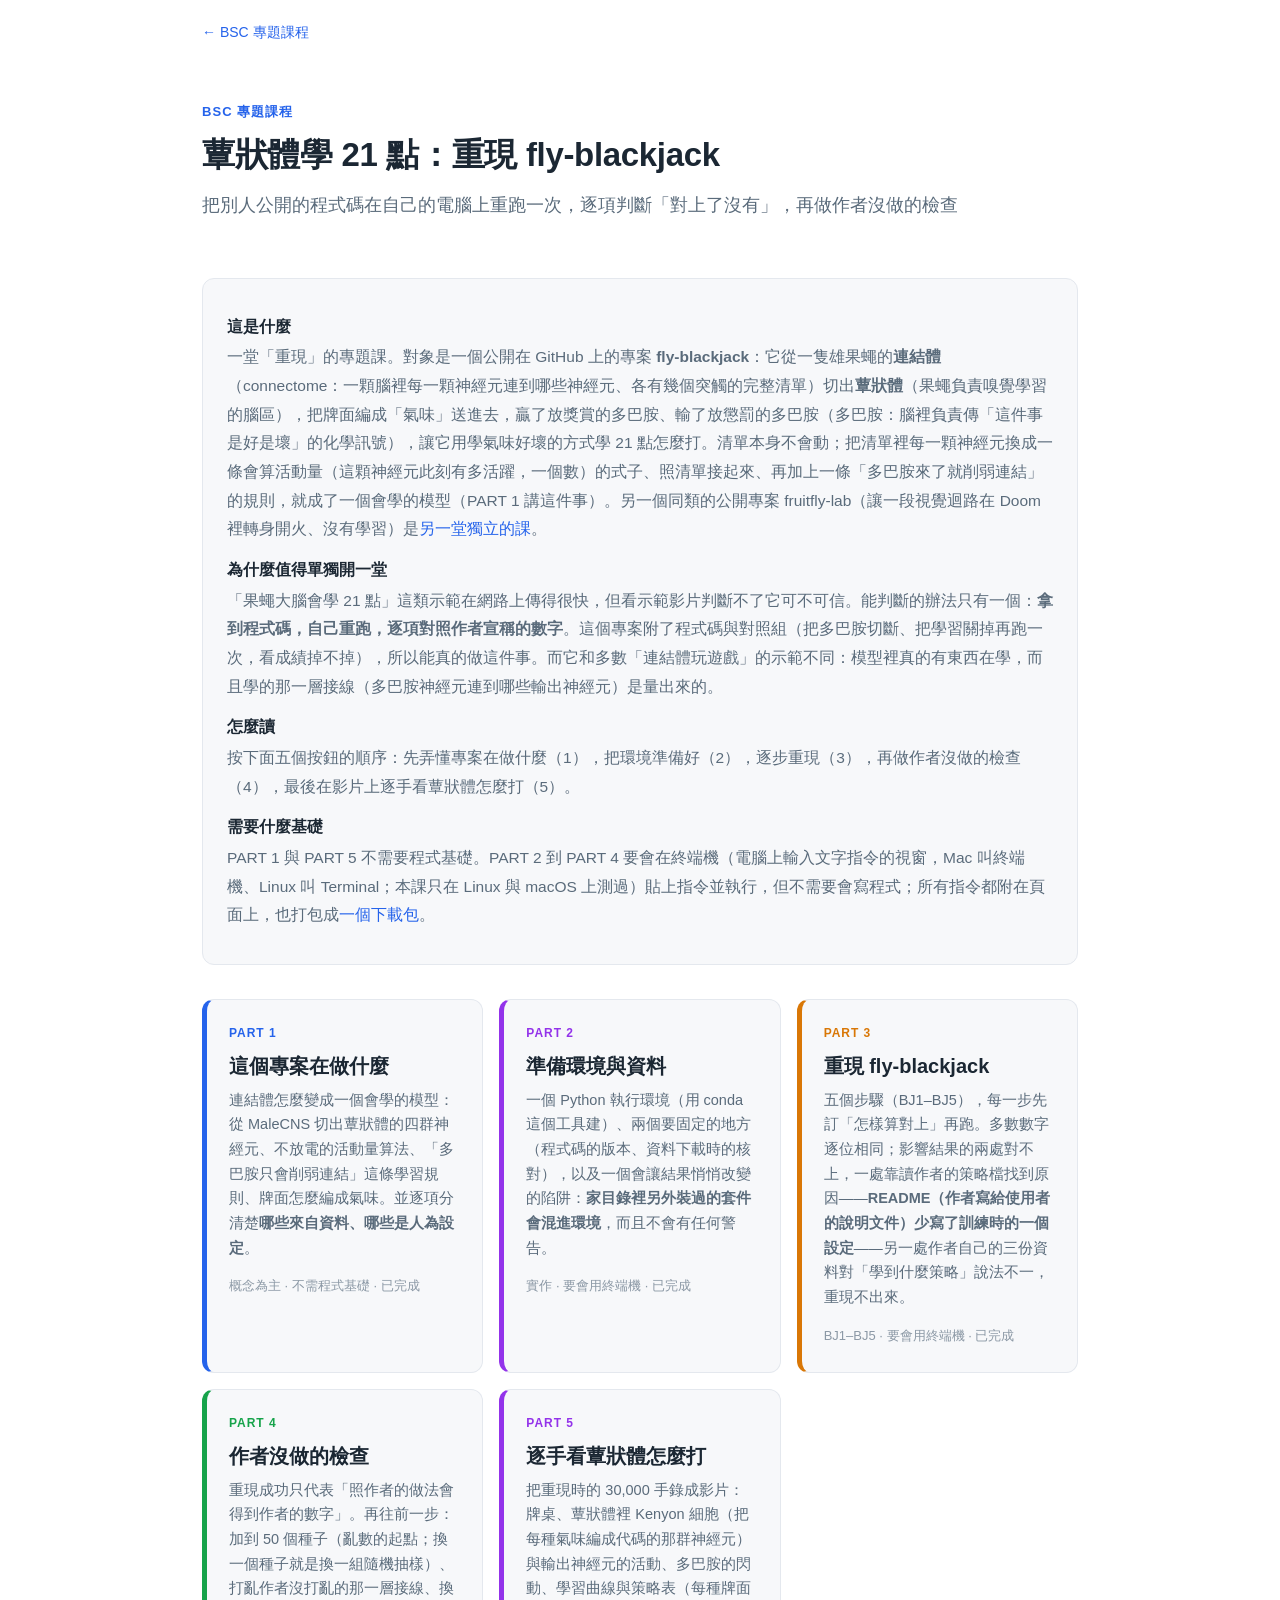
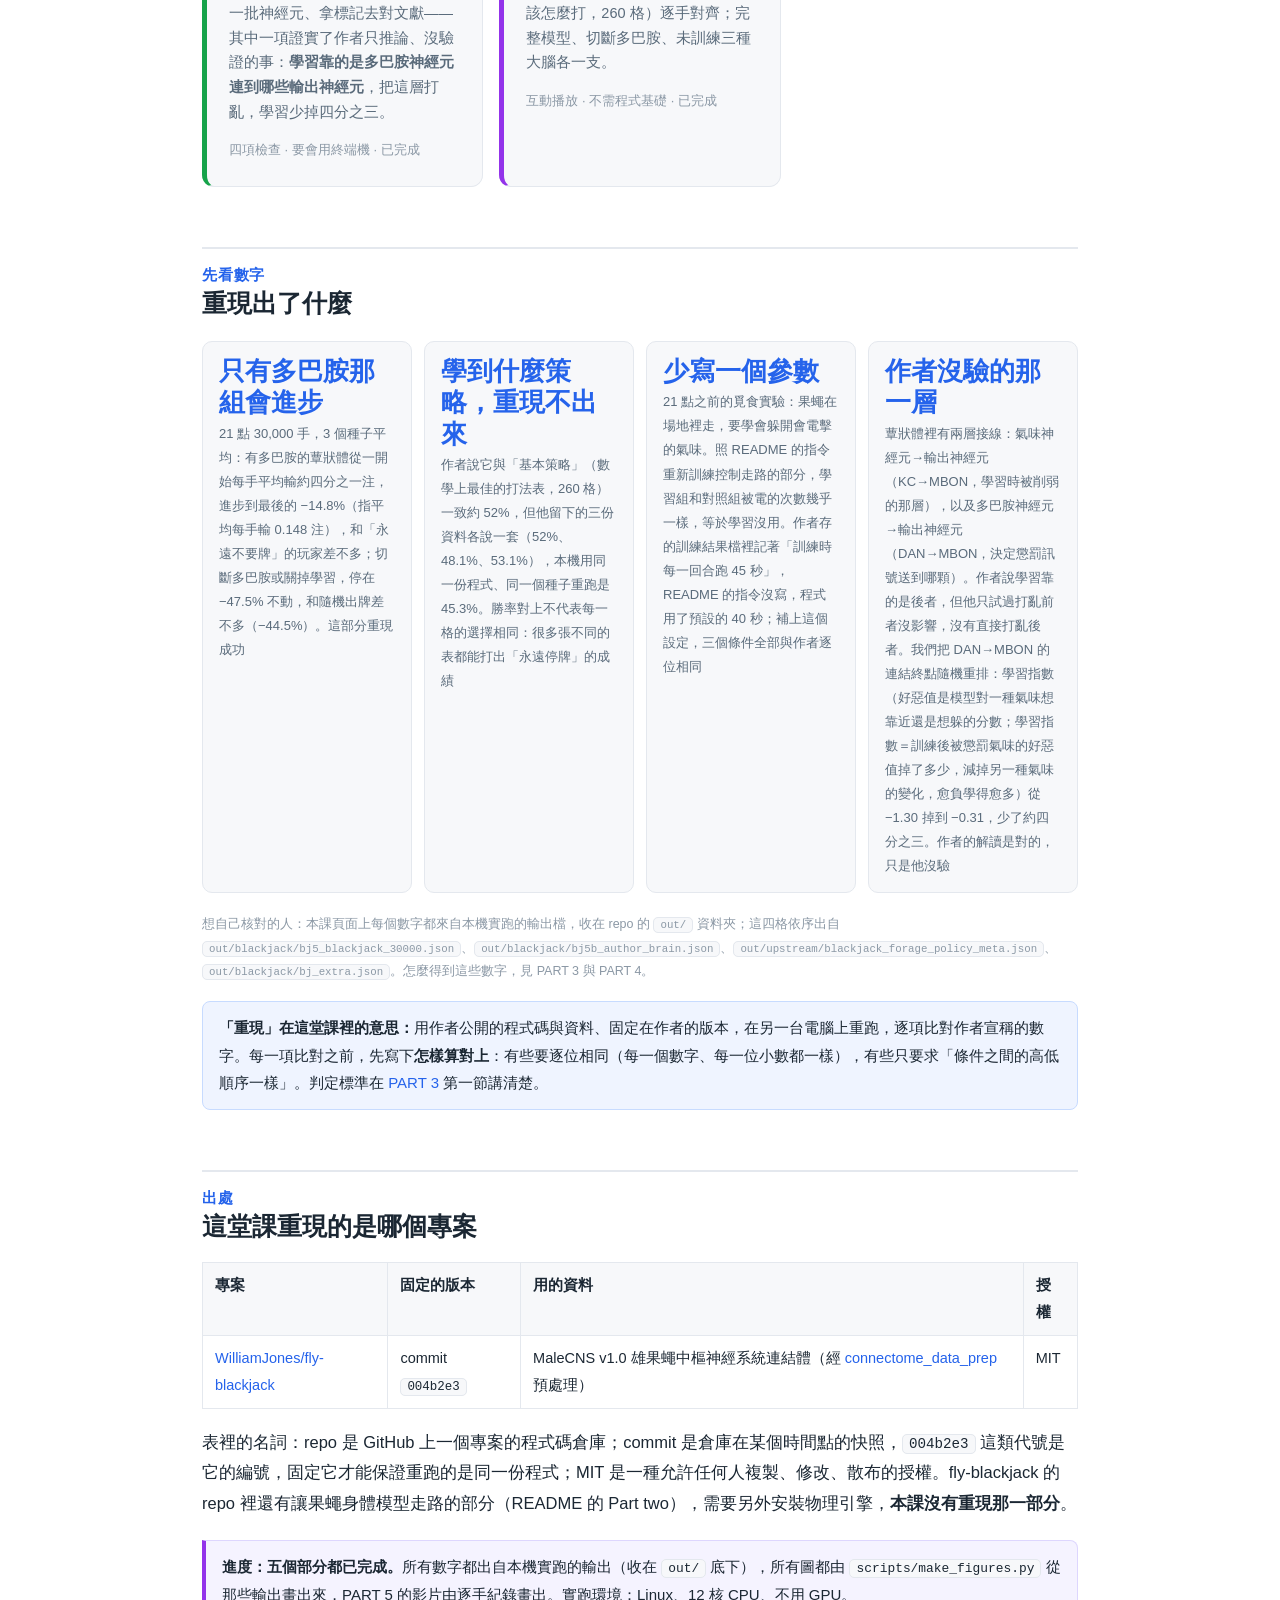
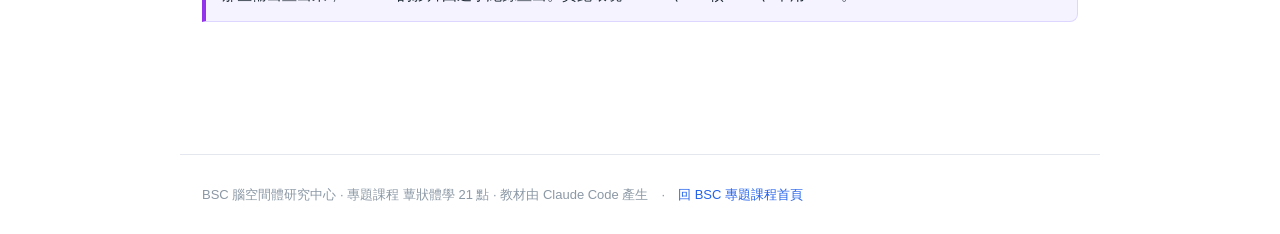
==== index.html @ 907fc1f9 "蕈狀體學 21 點：重現 fly-blackjack（從 bsc-flysimu 拆出的獨立課程，五個 PART、三支影片、下載包與可攜測試） Co-Authored-By: Claude Fable" ====
<!doctype html>
<html lang="zh-Hant">
<head>
<meta charset="utf-8">
<meta name="viewport" content="width=device-width, initial-scale=1">
<title>蕈狀體學 21 點：重現 fly-blackjack｜BSC 專題課程</title>
<link rel="stylesheet" href="assets/flybj.css">
</head>
<body>
<div class="crumb"><a href="https://marginli.github.io/bsc-topics/">← BSC 專題課程</a></div>
<header class="hero">
  <p class="eyebrow">BSC 專題課程</p>
  <h1>蕈狀體學 21 點：重現 fly-blackjack</h1>
  <p class="subtitle">把別人公開的程式碼在自己的電腦上重跑一次，逐項判斷「對上了沒有」，再做作者沒做的檢查</p>
</header>

<div class="wrap">

  <div class="intro"><dl>
    <dt>這是什麼</dt>
    <dd>一堂「重現」的專題課。對象是一個公開在 GitHub 上的專案 <b>fly-blackjack</b>：它從一隻雄果蠅的<b>連結體</b>（connectome：一顆腦裡每一顆神經元連到哪些神經元、各有幾個突觸的完整清單）切出<b>蕈狀體</b>（果蠅負責嗅覺學習的腦區），把牌面編成「氣味」送進去，贏了放獎賞的多巴胺、輸了放懲罰的多巴胺（多巴胺：腦裡負責傳「這件事是好是壞」的化學訊號），讓它用學氣味好壞的方式學 21 點怎麼打。清單本身不會動；把清單裡每一顆神經元換成一條會算活動量（這顆神經元此刻有多活躍，一個數）的式子、照清單接起來、再加上一條「多巴胺來了就削弱連結」的規則，就成了一個會學的模型（PART 1 講這件事）。另一個同類的公開專案 fruitfly-lab（讓一段視覺迴路在 Doom 裡轉身開火、沒有學習）是<a href="https://marginli.github.io/bsc-flysimu/">另一堂獨立的課</a>。</dd>
    <dt>為什麼值得單獨開一堂</dt>
    <dd>「果蠅大腦會學 21 點」這類示範在網路上傳得很快，但看示範影片判斷不了它可不可信。能判斷的辦法只有一個：<b>拿到程式碼，自己重跑，逐項對照作者宣稱的數字</b>。這個專案附了程式碼與對照組（把多巴胺切斷、把學習關掉再跑一次，看成績掉不掉），所以能真的做這件事。而它和多數「連結體玩遊戲」的示範不同：模型裡真的有東西在學，而且學的那一層接線（多巴胺神經元連到哪些輸出神經元）是量出來的。</dd>
    <dt>怎麼讀</dt>
    <dd>按下面五個按鈕的順序：先弄懂專案在做什麼（1），把環境準備好（2），逐步重現（3），再做作者沒做的檢查（4），最後在影片上逐手看蕈狀體怎麼打（5）。</dd>
    <dt>需要什麼基礎</dt>
    <dd>PART 1 與 PART 5 不需要程式基礎。PART 2 到 PART 4 要會在終端機（電腦上輸入文字指令的視窗，Mac 叫終端機、Linux 叫 Terminal；本課只在 Linux 與 macOS 上測過）貼上指令並執行，但不需要會寫程式；所有指令都附在頁面上，也打包成<a href="downloads/flyblackjack-code.zip">一個下載包</a>。</dd>
  </dl></div>

  <div class="btns">
    <a class="btn c1" href="part1-what.html">
      <span class="no">PART 1</span>
      <span class="t">這個專案在做什麼</span>
      <p class="s">連結體怎麼變成一個會學的模型：從 MaleCNS 切出蕈狀體的四群神經元、不放電的活動量算法、「多巴胺只會削弱連結」這條學習規則、牌面怎麼編成氣味。並逐項分清楚<b>哪些來自資料、哪些是人為設定</b>。</p>
      <p class="m">概念為主 · 不需程式基礎 · 已完成</p>
    </a>
    <a class="btn c2" href="part2-setup.html">
      <span class="no">PART 2</span>
      <span class="t">準備環境與資料</span>
      <p class="s">一個 Python 執行環境（用 conda 這個工具建）、兩個要固定的地方（程式碼的版本、資料下載時的核對），以及一個會讓結果悄悄改變的陷阱：<b>家目錄裡另外裝過的套件會混進環境</b>，而且不會有任何警告。</p>
      <p class="m">實作 · 要會用終端機 · 已完成</p>
    </a>
    <a class="btn c4" href="part3-repro.html">
      <span class="no">PART 3</span>
      <span class="t">重現 fly-blackjack</span>
      <p class="s">五個步驟（BJ1–BJ5），每一步先訂「怎樣算對上」再跑。多數數字逐位相同；影響結果的兩處對不上，一處靠讀作者的策略檔找到原因——<b>README（作者寫給使用者的說明文件）少寫了訓練時的一個設定</b>——另一處作者自己的三份資料對「學到什麼策略」說法不一，重現不出來。</p>
      <p class="m">BJ1–BJ5 · 要會用終端機 · 已完成</p>
    </a>
    <a class="btn c3" href="part4-checks.html">
      <span class="no">PART 4</span>
      <span class="t">作者沒做的檢查</span>
      <p class="s">重現成功只代表「照作者的做法會得到作者的數字」。再往前一步：加到 50 個種子（亂數的起點；換一個種子就是換一組隨機抽樣）、打亂作者沒打亂的那一層接線、換一批神經元、拿標記去對文獻——其中一項證實了作者只推論、沒驗證的事：<b>學習靠的是多巴胺神經元連到哪些輸出神經元</b>，把這層打亂，學習少掉四分之三。</p>
      <p class="m">四項檢查 · 要會用終端機 · 已完成</p>
    </a>
    <a class="btn c2" href="part5-demo.html">
      <span class="no">PART 5</span>
      <span class="t">逐手看蕈狀體怎麼打</span>
      <p class="s">把重現時的 30,000 手錄成影片：牌桌、蕈狀體裡 Kenyon 細胞（把每種氣味編成代碼的那群神經元）與輸出神經元的活動、多巴胺的閃動、學習曲線與策略表（每種牌面該怎麼打，260 格）逐手對齊；完整模型、切斷多巴胺、未訓練三種大腦各一支。</p>
      <p class="m">互動播放 · 不需程式基礎 · 已完成</p>
    </a>
  </div>

  <h2><span class="pt">先看數字</span>重現出了什麼</h2>
  <div class="statgrid">
    <div class="stat"><div class="v">只有多巴胺那組會進步</div><div class="k">21 點 30,000 手，3 個種子平均：有多巴胺的蕈狀體從一開始每手平均輸約四分之一注，進步到最後的 −14.8%（指平均每手輸 0.148 注），和「永遠不要牌」的玩家差不多；切斷多巴胺或關掉學習，停在 −47.5% 不動，和隨機出牌差不多（−44.5%）。這部分重現成功</div></div>
    <div class="stat"><div class="v">學到什麼策略，重現不出來</div><div class="k">作者說它與「基本策略」（數學上最佳的打法表，260 格）一致約 52%，但他留下的三份資料各說一套（52%、48.1%、53.1%），本機用同一份程式、同一個種子重跑是 45.3%。勝率對上不代表每一格的選擇相同：很多張不同的表都能打出「永遠停牌」的成績</div></div>
    <div class="stat"><div class="v">少寫一個參數</div><div class="k">21 點之前的覓食實驗：果蠅在場地裡走，要學會躲開會電擊的氣味。照 README 的指令重新訓練控制走路的部分，學習組和對照組被電的次數幾乎一樣，等於學習沒用。作者存的訓練結果檔裡記著「訓練時每一回合跑 45 秒」，README 的指令沒寫，程式用了預設的 40 秒；補上這個設定，三個條件全部與作者逐位相同</div></div>
    <div class="stat"><div class="v">作者沒驗的那一層</div><div class="k">蕈狀體裡有兩層接線：氣味神經元→輸出神經元（KC→MBON，學習時被削弱的那層），以及多巴胺神經元→輸出神經元（DAN→MBON，決定懲罰訊號送到哪顆）。作者說學習靠的是後者，但他只試過打亂前者沒影響，沒有直接打亂後者。我們把 DAN→MBON 的連結終點隨機重排：學習指數（好惡值是模型對一種氣味想靠近還是想躲的分數；學習指數＝訓練後被懲罰氣味的好惡值掉了多少，減掉另一種氣味的變化，愈負學得愈多）從 −1.30 掉到 −0.31，少了約四分之三。作者的解讀是對的，只是他沒驗</div></div>
  </div>

  <p class="figsrc">想自己核對的人：本課頁面上每個數字都來自本機實跑的輸出檔，收在 repo 的 <code>out/</code> 資料夾；這四格依序出自 <code>out/blackjack/bj5_blackjack_30000.json</code>、<code>out/blackjack/bj5b_author_brain.json</code>、<code>out/upstream/blackjack_forage_policy_meta.json</code>、<code>out/blackjack/bj_extra.json</code>。怎麼得到這些數字，見 PART 3 與 PART 4。</p>

  <div class="note">
    <b>「重現」在這堂課裡的意思：</b>用作者公開的程式碼與資料、固定在作者的版本，在另一台電腦上重跑，逐項比對作者宣稱的數字。每一項比對之前，先寫下<b>怎樣算對上</b>：有些要逐位相同（每一個數字、每一位小數都一樣），有些只要求「條件之間的高低順序一樣」。判定標準在 <a href="part3-repro.html#s1">PART 3</a> 第一節講清楚。
  </div>

  <h2><span class="pt">出處</span>這堂課重現的是哪個專案</h2>
  <div class="tblwrap">
  <table>
    <tr><th>專案</th><th>固定的版本</th><th>用的資料</th><th>授權</th></tr>
    <tr><td><a href="https://github.com/WilliamJones/fly-blackjack">WilliamJones/fly-blackjack</a></td><td>commit <code>004b2e3</code></td><td>MaleCNS v1.0 雄果蠅中樞神經系統連結體（經 <a href="https://github.com/YijieYin/connectome_data_prep">connectome_data_prep</a> 預處理）</td><td>MIT</td></tr>
  </table>
  </div>
  <p>表裡的名詞：repo 是 GitHub 上一個專案的程式碼倉庫；commit 是倉庫在某個時間點的快照，<code>004b2e3</code> 這類代號是它的編號，固定它才能保證重跑的是同一份程式；MIT 是一種允許任何人複製、修改、散布的授權。fly-blackjack 的 repo 裡還有讓果蠅身體模型走路的部分（README 的 Part two），需要另外安裝物理引擎，<b>本課沒有重現那一部分</b>。</p>

  <div class="draft">
    <b>進度：五個部分都已完成。</b>所有數字都出自本機實跑的輸出（收在 <code>out/</code> 底下），所有圖都由 <code>scripts/make_figures.py</code> 從那些輸出畫出來，PART 5 的影片由逐手紀錄畫出。實跑環境：Linux、12 核 CPU、不用 GPU。
  </div>

</div>
<div class="foot">BSC 腦空間體研究中心 · 專題課程 蕈狀體學 21 點 · 教材由 Claude Code 產生　·　<a href="https://marginli.github.io/bsc-topics/">回 BSC 專題課程首頁</a></div>
</body>
</html>
---- assets/flybj.css ----
/* 果蠅模擬重現專題共用樣式 — 沿用 VFB／LPU 專題的同一組設計變數（改視覺時三站要一起改，見 hub/README.md） */
:root{
  --ink:#1b2733; --soft:#5a6b7b; --faint:#8b98a5;
  --bg:#ffffff; --panel:#f7f8fa; --border:#e4e8ee;
  --accent:#2563eb; --accent-soft:#eff4ff;
  --maxw:920px; --radius:12px;
  --green:#16a34a; --blue:#2563eb; --purple:#9333ea; --amber:#d97706; --red:#dc2626;
}
*{box-sizing:border-box}
html{scroll-behavior:smooth}
body{
  margin:0; background:var(--bg); color:var(--ink);
  font-family:-apple-system,"Segoe UI","Noto Sans TC","Microsoft JhengHei","PingFang TC",Roboto,Helvetica,Arial,sans-serif;
  line-height:1.85; font-size:16.5px; -webkit-font-smoothing:antialiased;
}
.wrap{max-width:var(--maxw); margin:0 auto; padding:0 22px 110px}
header.hero{max-width:var(--maxw); margin:0 auto; padding:54px 22px 22px}
.eyebrow{color:var(--accent); font-weight:700; font-size:13px; letter-spacing:.08em; text-transform:uppercase; margin:0 0 10px}
h1{font-size:33px; line-height:1.3; margin:0 0 12px; letter-spacing:-.01em; text-wrap:balance}
.subtitle{font-size:18px; color:var(--soft); margin:0 0 8px}
h2{font-size:25px; margin:60px 0 8px; padding-top:16px; border-top:2px solid var(--border); line-height:1.35; text-wrap:balance}
h2 .pt{color:var(--accent); font-size:15px; display:block; font-weight:700; letter-spacing:.05em; margin-bottom:2px}
h3{font-size:19px; margin:36px 0 10px; text-wrap:balance}
h4{font-size:16px; margin:22px 0 6px}
p{margin:12px 0}
a{color:var(--accent); text-decoration:none}
a:hover{text-decoration:underline}
a:focus-visible,summary:focus-visible{outline:2px solid var(--accent); outline-offset:3px; border-radius:4px}
code{background:var(--panel); border:1px solid var(--border); border-radius:5px; padding:1px 6px; font-family:"Cascadia Code",Consolas,Menlo,monospace; font-size:.86em}
pre{background:#0f1622; color:#e6edf3; border-radius:10px; padding:16px 18px; overflow-x:auto; font-size:13.5px; line-height:1.6}
pre code{background:none; border:none; color:inherit; padding:0}
ul,ol{padding-left:22px}
li{margin:7px 0}
blockquote{margin:16px 0; padding:10px 18px; border-left:4px solid var(--accent); background:var(--accent-soft); border-radius:0 8px 8px 0}

/* ── 首頁：三個按鈕 ── */
.intro{background:var(--panel); border:1px solid var(--border); border-radius:var(--radius); padding:18px 24px; font-size:15.5px; margin:26px 0}
.intro dt{font-weight:700; margin-top:12px}
.intro dt:first-child{margin-top:0}
.intro dd{margin:2px 0 0; color:var(--soft)}
.btns{display:grid; gap:16px; margin:34px 0 10px}
@media(min-width:640px){.btns{grid-template-columns:repeat(2,1fr)}}
@media(min-width:940px){.btns{grid-template-columns:repeat(3,1fr)}}
a.btn{
  display:flex; flex-direction:column; gap:8px;
  border:1px solid var(--border); border-left:5px solid var(--accent);
  border-radius:var(--radius); background:var(--panel);
  padding:22px 22px 24px; color:var(--ink); text-decoration:none;
  transition:box-shadow .15s ease, transform .15s ease, background .15s ease;
}
a.btn:hover{background:#fff; box-shadow:0 10px 28px rgba(16,24,40,.10); transform:translateY(-2px); text-decoration:none}
a.btn .no{font-size:12px; font-weight:700; letter-spacing:.08em; color:var(--accent)}
a.btn .t{font-size:20px; font-weight:700; line-height:1.4}
a.btn .s{font-size:14.5px; color:var(--soft); line-height:1.7; margin:0}
a.btn .m{font-size:13px; color:var(--faint); margin:6px 0 0}
a.btn.c2{border-left-color:var(--purple)}
a.btn.c2 .no{color:var(--purple)}
a.btn.c3{border-left-color:var(--green)}
a.btn.c3 .no{color:var(--green)}
a.btn.c4{border-left-color:var(--amber)}
a.btn.c4 .no{color:var(--amber)}
a.btn.c5{border-left-color:var(--red)}
a.btn.c5 .no{color:var(--red)}
a.btn.soon{background:#fbfbfc; border-style:dashed}
a.btn.soon .t{color:var(--soft)}

.statgrid{display:grid; grid-template-columns:repeat(auto-fit,minmax(150px,1fr)); gap:12px; margin:20px 0}
.stat{border:1px solid var(--border); border-radius:10px; padding:14px 16px; background:var(--panel)}
.stat .v{font-size:26px; font-weight:700; color:var(--accent); font-variant-numeric:tabular-nums; line-height:1.2}
.stat .k{font-size:13px; color:var(--soft); margin-top:3px}

.tblwrap{overflow-x:auto; margin:18px 0}
table{border-collapse:collapse; width:100%; font-size:14.5px}
th,td{border:1px solid var(--border); padding:9px 12px; text-align:left; vertical-align:top}
th{background:var(--panel); font-weight:700}

.callout{background:#fffbeb; border:1px solid #fde68a; border-left:4px solid var(--amber); border-radius:0 8px 8px 0; padding:12px 16px; margin:18px 0; font-size:15px}
.note{background:var(--accent-soft); border:1px solid #c7dbff; border-radius:8px; padding:12px 16px; margin:18px 0; font-size:15px}
.danger{background:#fef2f2; border:1px solid #fecaca; border-left:4px solid var(--red); border-radius:0 8px 8px 0; padding:12px 16px; margin:18px 0; font-size:15px}
.fixed{background:rgba(34,197,94,.07); border:1px solid #bbf7d0; border-left:4px solid var(--green); border-radius:0 8px 8px 0; padding:12px 16px; margin:18px 0; font-size:15px}
.fixed b{color:#15803d}
.draft{background:#f5f3ff; border:1px solid #ddd6fe; border-left:4px solid var(--purple); border-radius:0 8px 8px 0; padding:12px 16px; margin:22px 0; font-size:15px}

.crumb{max-width:var(--maxw); margin:0 auto; padding:20px 22px 0; font-size:14px; color:var(--faint)}
.foot{max-width:var(--maxw); margin:0 auto; padding:28px 22px; color:var(--faint); font-size:13px; border-top:1px solid var(--border)}
.pager{display:flex; justify-content:space-between; gap:14px; flex-wrap:wrap; margin:56px 0 0; padding-top:20px; border-top:1px solid var(--border); font-size:15px}

/* 待填內容的佔位段落 */
.todo{border:1px dashed var(--border); border-radius:10px; padding:14px 18px; margin:14px 0; background:#fcfcfd; color:var(--soft); font-size:14.5px}
.todo b{color:var(--ink)}
.todo ul{margin:8px 0 0}
nav.toc{background:var(--panel); border:1px solid var(--border); border-radius:var(--radius); padding:18px 26px; margin:28px 0}
nav.toc h2{border:none; margin:0 0 8px; padding:0; font-size:18px}
nav.toc ol{margin:6px 0 0}
nav.toc a{color:var(--ink)}
@media(prefers-reduced-motion:reduce){html{scroll-behavior:auto} a.btn:hover{transform:none}}

/* ── 圖 ── */
.fig{margin:26px 0}
.fig img{display:block; width:100%; height:auto; border:1px solid var(--border); border-radius:10px; background:#fff}
.fig.narrow img{max-width:330px; margin:0 auto}
.fig figcaption{font-size:14px; color:var(--soft); line-height:1.7; margin-top:11px}
.fig figcaption b{color:var(--ink)}
.figsrc{display:block; margin-top:7px; color:var(--faint); font-size:12.5px}
/* 並排的兩張圖：各自帶說明，窄螢幕自動上下堆疊 */
.figpair{display:grid; gap:18px; margin:26px 0}
@media(min-width:680px){.figpair{grid-template-columns:1fr 1fr}}
.figpair figure{margin:0}
.figpair img{display:block; width:100%; height:auto; border:1px solid var(--border);
  border-radius:10px; background:#fff}
.figpair figcaption{margin-top:10px; font-size:14px; line-height:1.7; color:var(--soft)}
.figpair figcaption b{display:block; color:var(--ink); font-size:15px; margin-bottom:1px}
.figpair .ab{display:inline-block; font-size:11.5px; font-weight:700; letter-spacing:.06em;
  color:var(--accent); background:var(--accent-soft); border-radius:5px;
  padding:1px 8px; margin-bottom:7px}
/* 色塊圖例 */
.key{display:flex; flex-wrap:wrap; gap:9px 20px; margin:16px 0 0; padding:13px 16px;
  list-style:none; font-size:14px; background:var(--panel); border:1px solid var(--border);
  border-radius:9px}
.key li{display:flex; align-items:center; gap:7px; margin:0}
.key i{width:13px; height:13px; border-radius:3px; flex:none}
/* 定義卡 */
.defcard{border:1px solid #c7dbff; background:var(--accent-soft); border-radius:12px; padding:6px 24px 18px; margin:24px 0}
.defcard h4{color:var(--accent); font-size:14px; letter-spacing:.04em; margin:16px 0 4px}
.defcard p{margin:4px 0}
/* 名詞卡 */
.terms{display:grid; gap:12px; margin:20px 0}
@media(min-width:700px){.terms{grid-template-columns:1fr 1fr}}
.term{border:1px solid var(--border); border-radius:10px; padding:13px 17px; background:var(--panel)}
.term .w{font-weight:700; font-size:15.5px}
.term .en{color:var(--faint); font-weight:400; font-size:13.5px; margin-left:5px}
.term p{margin:5px 0 0; font-size:14.5px; color:var(--soft); line-height:1.7}
/* 案例列 */
.cases{display:grid; gap:12px; margin:20px 0}
.case{display:flex; gap:14px; border:1px solid var(--border); border-radius:10px; padding:13px 16px; background:#fff}
.case .badge{flex:none; font-size:12px; font-weight:700; border-radius:999px; padding:3px 11px; height:fit-content; white-space:nowrap}
.case .badge.one{background:rgba(37,99,235,.12); color:#1d4ed8}
.case .badge.two{background:rgba(147,51,234,.12); color:#7e22ce}
.case .badge.hub{background:rgba(217,119,6,.16); color:#b45309}
.case .bd{font-size:14.5px; line-height:1.75}
.case .bd b{display:block; margin-bottom:2px; font-size:15.5px}

/* ── PART 2：流程圖、公式、步驟 ── */
.fig svg{display:block; width:100%; height:auto; border:1px solid var(--border);
  border-radius:10px; background:#fff}
.formula{background:var(--panel); border:1px solid var(--border); border-radius:10px;
  padding:14px 20px; margin:16px 0; font-size:16px; text-align:center;
  font-family:"Cambria Math",Cambria,Georgia,serif; overflow-x:auto}
.formula .sub{font-size:13px; color:var(--soft); font-family:inherit;
  display:block; margin-top:8px; text-align:left}
.plain{border-left:3px solid var(--green); background:rgba(34,197,94,.06);
  border-radius:0 8px 8px 0; padding:11px 16px; margin:16px 0; font-size:15.5px}
.plain b{color:#15803d}
.stepmeta{display:flex; flex-wrap:wrap; gap:8px 20px; margin:6px 0 0; padding:0;
  list-style:none; font-size:13.5px; color:var(--faint)}
.gap{border:1px solid #fde68a; background:#fffbeb; border-radius:10px;
  padding:6px 20px 14px; margin:22px 0}
.gap h4{color:#b45309; margin:14px 0 4px; font-size:15px}
.gap p{margin:4px 0; font-size:15px}
svg text{font-family:-apple-system,"Segoe UI","Noto Sans TC","Microsoft JhengHei",
  "PingFang TC",Roboto,Helvetica,Arial,sans-serif}

/* PART 3：可直接複製的指令框 */
.prompt{border:1px solid #cbd5e1; border-left:5px solid #334155; background:#f8fafc;
  border-radius:10px; padding:16px 20px 18px; margin:14px 0 18px}
.prompt .lbl{font-size:12px; font-weight:700; letter-spacing:.06em; color:#475569; margin:0 0 8px}
.prompt pre{margin:0; padding:0; background:none; border-radius:0; overflow:visible;
  white-space:pre-wrap; word-break:break-word;
  font-family:ui-monospace,SFMono-Regular,Menlo,Consolas,"Noto Sans TC",monospace;
  font-size:14.5px; line-height:1.9; color:#0f172a}
.cmd{border-top:2px solid var(--border); margin:44px 0 0; padding-top:22px}
.cmd h3{margin:0 0 4px}
.cmd .meta{font-size:13px; color:var(--faint); margin:0 0 14px}
.cmd h4{font-size:15px; margin:18px 0 6px; color:var(--ink)}

/* ── PART 5：讀程式 ── */
pre .cm{color:#7f93a8}                                    /* 註解 */
pre .hl{display:block; margin:0 -18px; padding:0 18px 0 15px;
  background:rgba(96,165,250,.20); box-shadow:inset 3px 0 0 #60a5fa}
pre b{color:#fff}
.filecard{display:grid; gap:12px; margin:22px 0}
@media(min-width:760px){.filecard{grid-template-columns:repeat(3,1fr)}}
.filecard .f{border:1px solid var(--border); border-radius:10px; padding:13px 16px; background:var(--panel)}
.filecard .f .nm{font-family:"Cascadia Code",Consolas,Menlo,monospace; font-size:14.5px; font-weight:700}
.filecard .f .role{display:block; font-size:12px; letter-spacing:.06em; color:var(--accent); font-weight:700; margin:7px 0 3px}
.filecard .f p{margin:0; font-size:14px; color:var(--soft); line-height:1.7}
.ask{border:1px solid var(--border); border-left:4px solid var(--accent); background:#fff;
  border-radius:0 10px 10px 0; padding:11px 18px; margin:20px 0}
.ask .q{font-weight:700; font-size:16px; margin:0 0 3px}
.ask p{margin:3px 0; font-size:14.5px; color:var(--soft)}
.lineno{font-family:"Cascadia Code",Consolas,Menlo,monospace; font-size:13px; color:var(--faint); white-space:nowrap}

/* 頁首的前後連結：跟頁尾同一組，只是線畫在下面 */
.pager.top{margin:26px 0 4px; padding:0 0 18px;
  border-top:none; border-bottom:1px solid var(--border); font-size:14.5px}

/* ── VFB 專題新增 ── */
/* 三張並排的視圖：窄螢幕一欄、中等兩欄、寬螢幕三欄 */
@media(min-width:680px){.figpair.three{grid-template-columns:1fr 1fr}}
@media(min-width:900px){.figpair.three{grid-template-columns:repeat(3,1fr)}}
/* 三張圖的長寬比差很多（正視圖扁、側視圖窄長、頂視圖很扁），
   所以給每張一個等高的框、圖在框裡置中——這樣三段圖說會從同一條線開始，
   讀者才不會以為某一張「比較重要」或漏看某一段。 */
.figpair.three figure{display:flex; flex-direction:column}
.figpair.three .imgbox{height:320px; display:flex; align-items:center;
  justify-content:center; border:1px solid var(--border); border-radius:10px;
  background:#fff; padding:8px}
.figpair.three .imgbox img{max-height:100%; width:auto; max-width:100%;
  border:none; border-radius:0}
/* 英文引文：跟中文段落拉開，讓讀者一眼認出這是原文 */
blockquote p[lang="en"]{font-size:15px; line-height:1.75; margin:4px 0}
blockquote .figsrc{margin-top:8px}
.danger p[lang="en"]{font-size:14.5px; line-height:1.7; color:var(--soft); margin:2px 0 8px}

/* .figpair 的圖說：只有開頭那個 <b> 當標題獨佔一行。
   原本的規則對所有 <b> 生效，句子中間一加粗體就會被硬斷行。 */
.figpair figcaption b{display:inline}
.figpair figcaption > b:first-child{display:block; color:var(--ink);
  font-size:15px; margin-bottom:1px}

/* ── PART 8：下載連結 ── */
a.dl{display:inline-block; border:1px solid var(--accent); border-radius:10px;
  padding:11px 20px; margin:6px 0 2px; text-decoration:none; color:var(--accent);
  background:var(--accent-soft); font-size:15px}
a.dl:hover{background:var(--accent); color:#fff}

/* 行內的長路徑（out/fruitfly/...）在手機上要能斷行，否則整頁會橫向捲動；pre 區塊仍然水平捲動 */
:not(pre) > code{overflow-wrap:anywhere}

/* ── 實況節錄：終端機輸出原文（出自 out/ 的 log）── */
.shot{margin:22px 0}
.shot pre{margin:0; font-size:12.8px; line-height:1.55}
.shot figcaption{font-size:14px; color:var(--soft); line-height:1.7; margin-top:9px}
.shot figcaption b{color:var(--ink)}
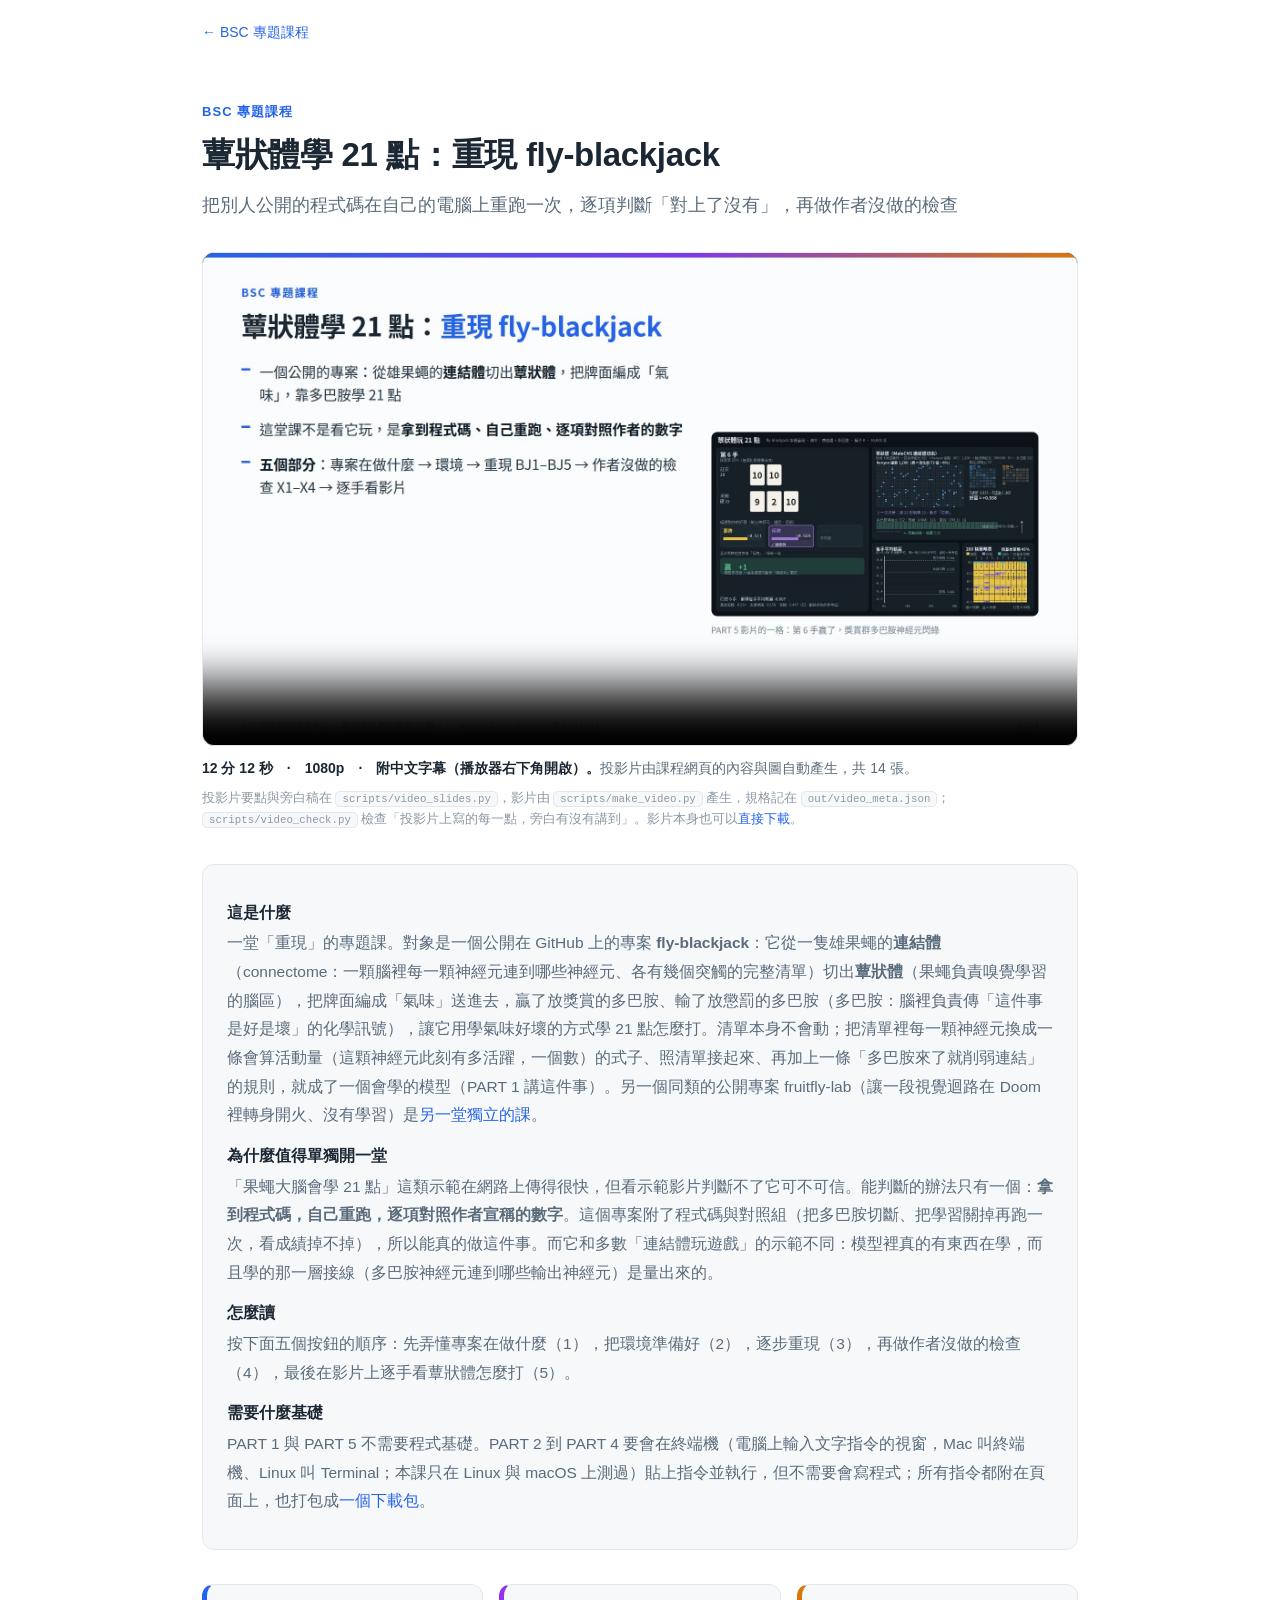
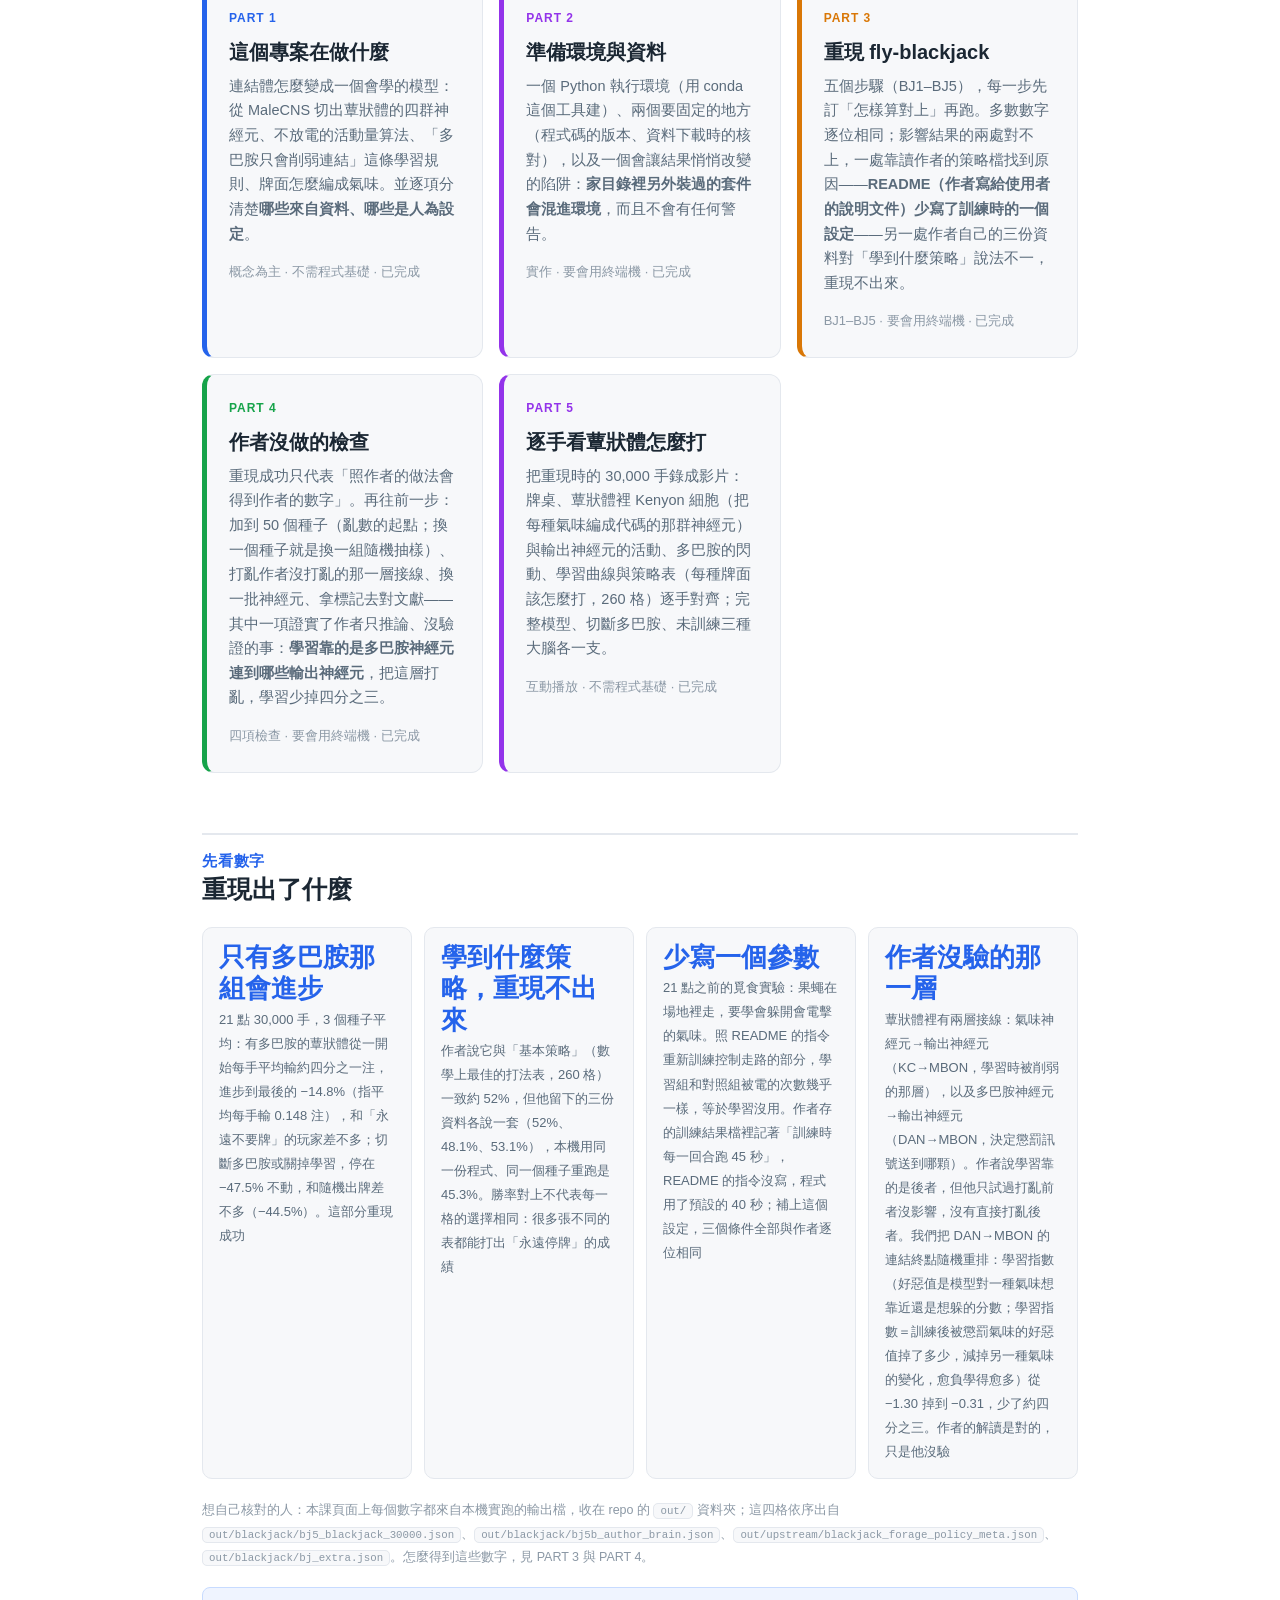
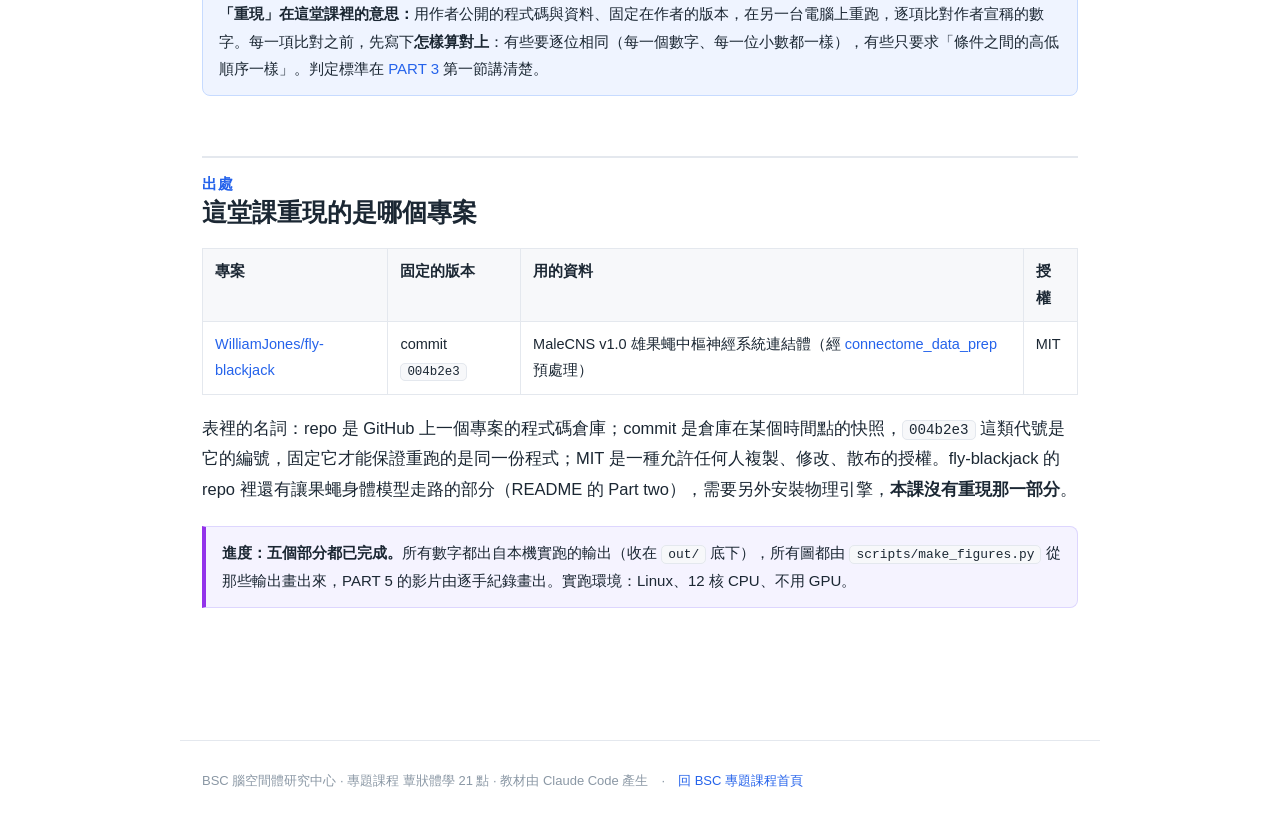
==== commit 31fe66dc: "首頁加 12 分 12 秒說明影片（14 張投影片、字幕、out/video_meta.json）與產生器 Co-Authored-By: Claude Fable 5.1 <noreply@anth" ====
--- a/index.html
+++ b/index.html
@@ -15,6 +15,17 @@
 </header>
 
 <div class="wrap">
+
+  <figure class="fig" style="margin:0 0 34px">
+    <video controls preload="metadata" poster="assets/poster.jpg"
+           style="display:block;width:100%;height:auto;border:1px solid var(--border);border-radius:12px;background:#000">
+      <source src="assets/flybj-overview.mp4" type="video/mp4">
+      <track kind="captions" src="assets/flybj-overview.vtt" srclang="zh-Hant" label="中文字幕" default>
+      你的瀏覽器不支援內嵌影片，<a href="assets/flybj-overview.mp4">可以直接下載這個 MP4</a>。
+    </video>
+    <figcaption><b>12 分 12 秒　·　1080p　·　附中文字幕（播放器右下角開啟）。</b>投影片由課程網頁的內容與圖自動產生，共 14 張。
+    <span class="figsrc">投影片要點與旁白稿在 <code>scripts/video_slides.py</code>，影片由 <code>scripts/make_video.py</code> 產生，規格記在 <code>out/video_meta.json</code>；<code>scripts/video_check.py</code> 檢查「投影片上寫的每一點，旁白有沒有講到」。影片本身也可以<a href="assets/flybj-overview.mp4">直接下載</a>。</span></figcaption>
+  </figure>
 
   <div class="intro"><dl>
     <dt>這是什麼</dt>
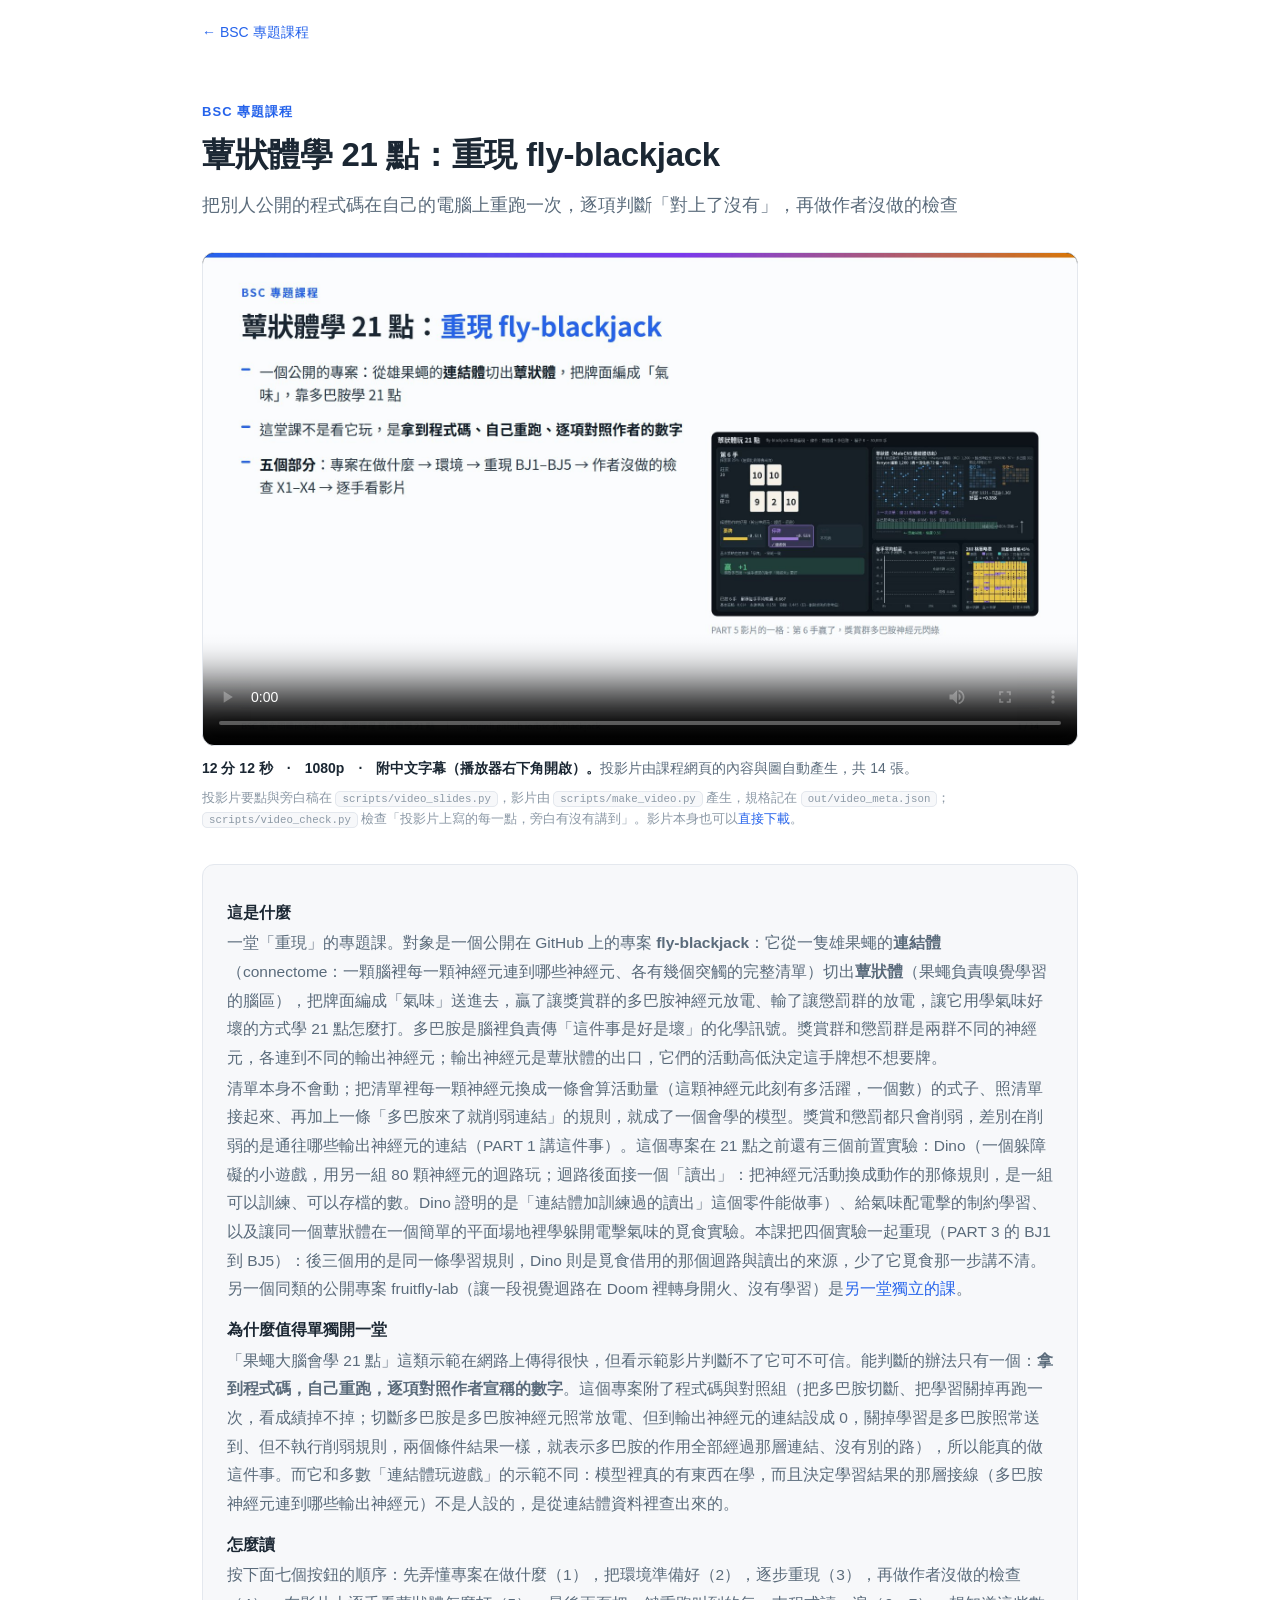
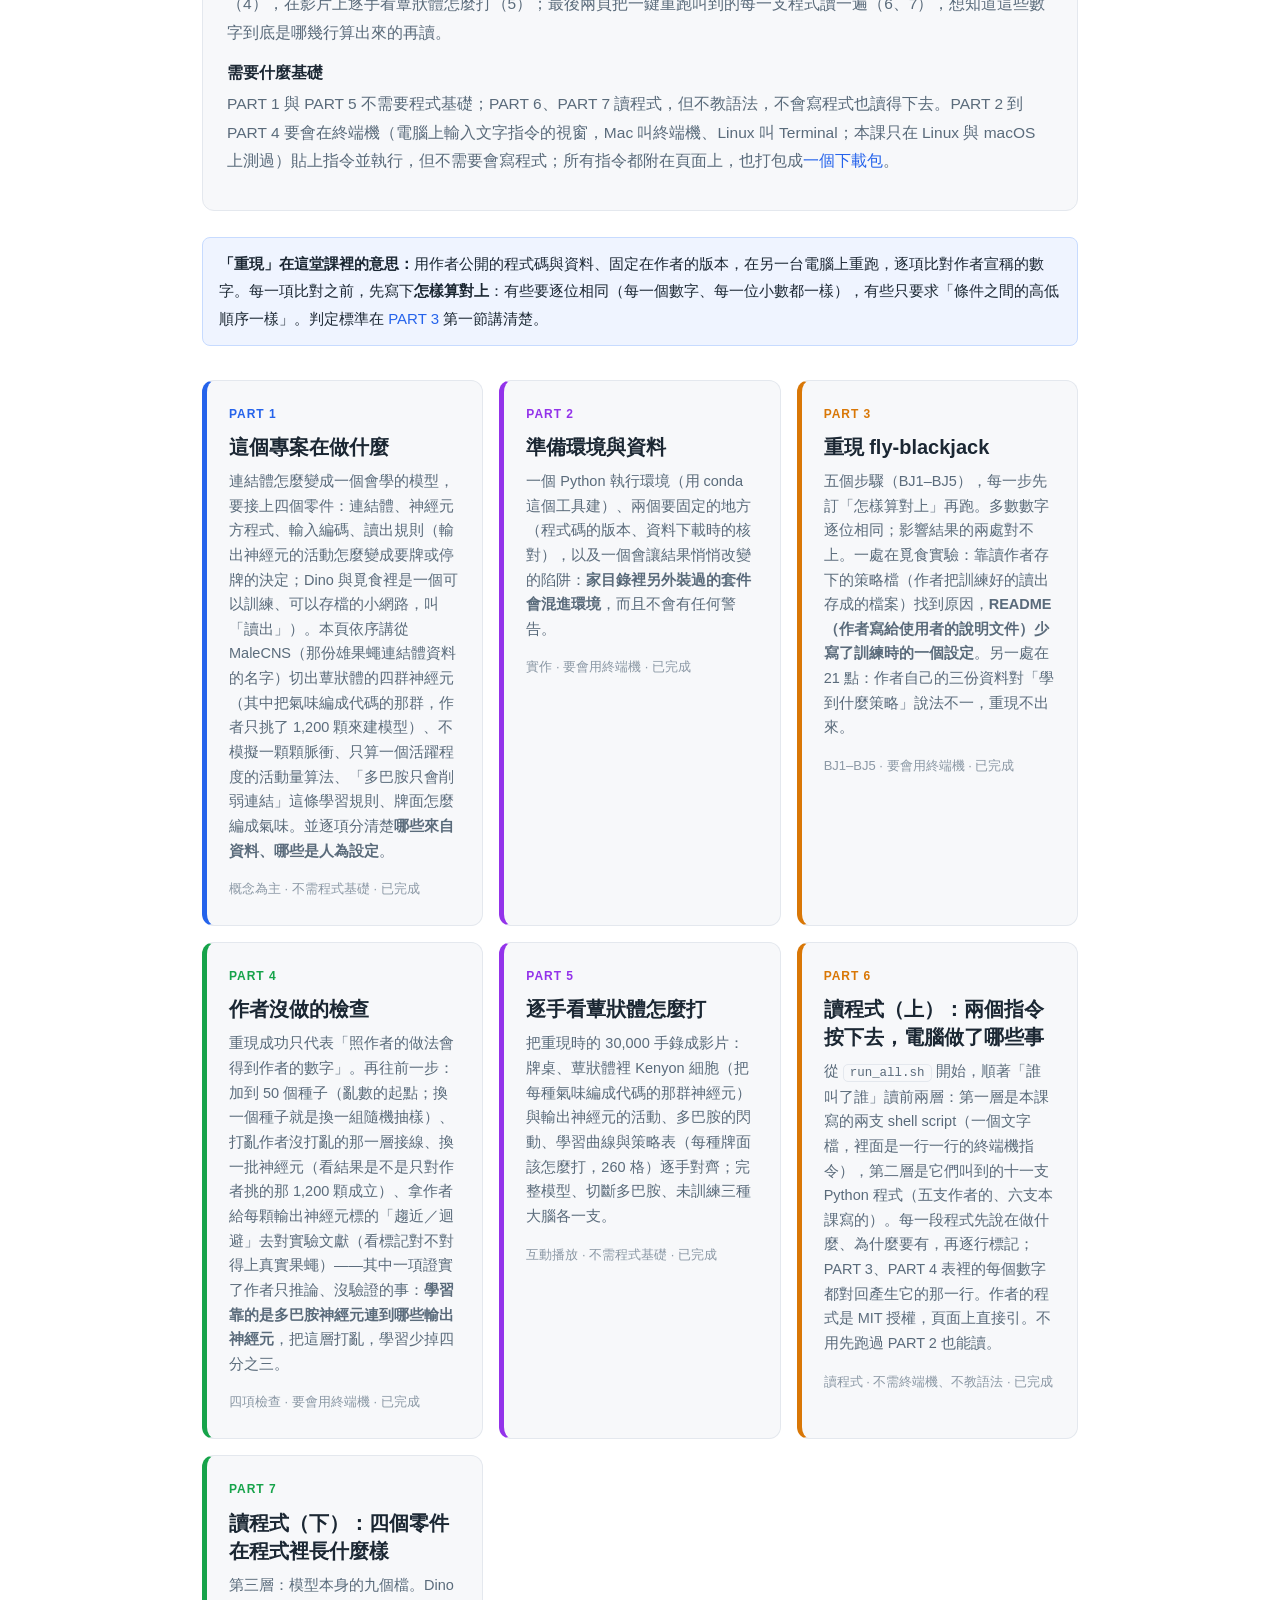
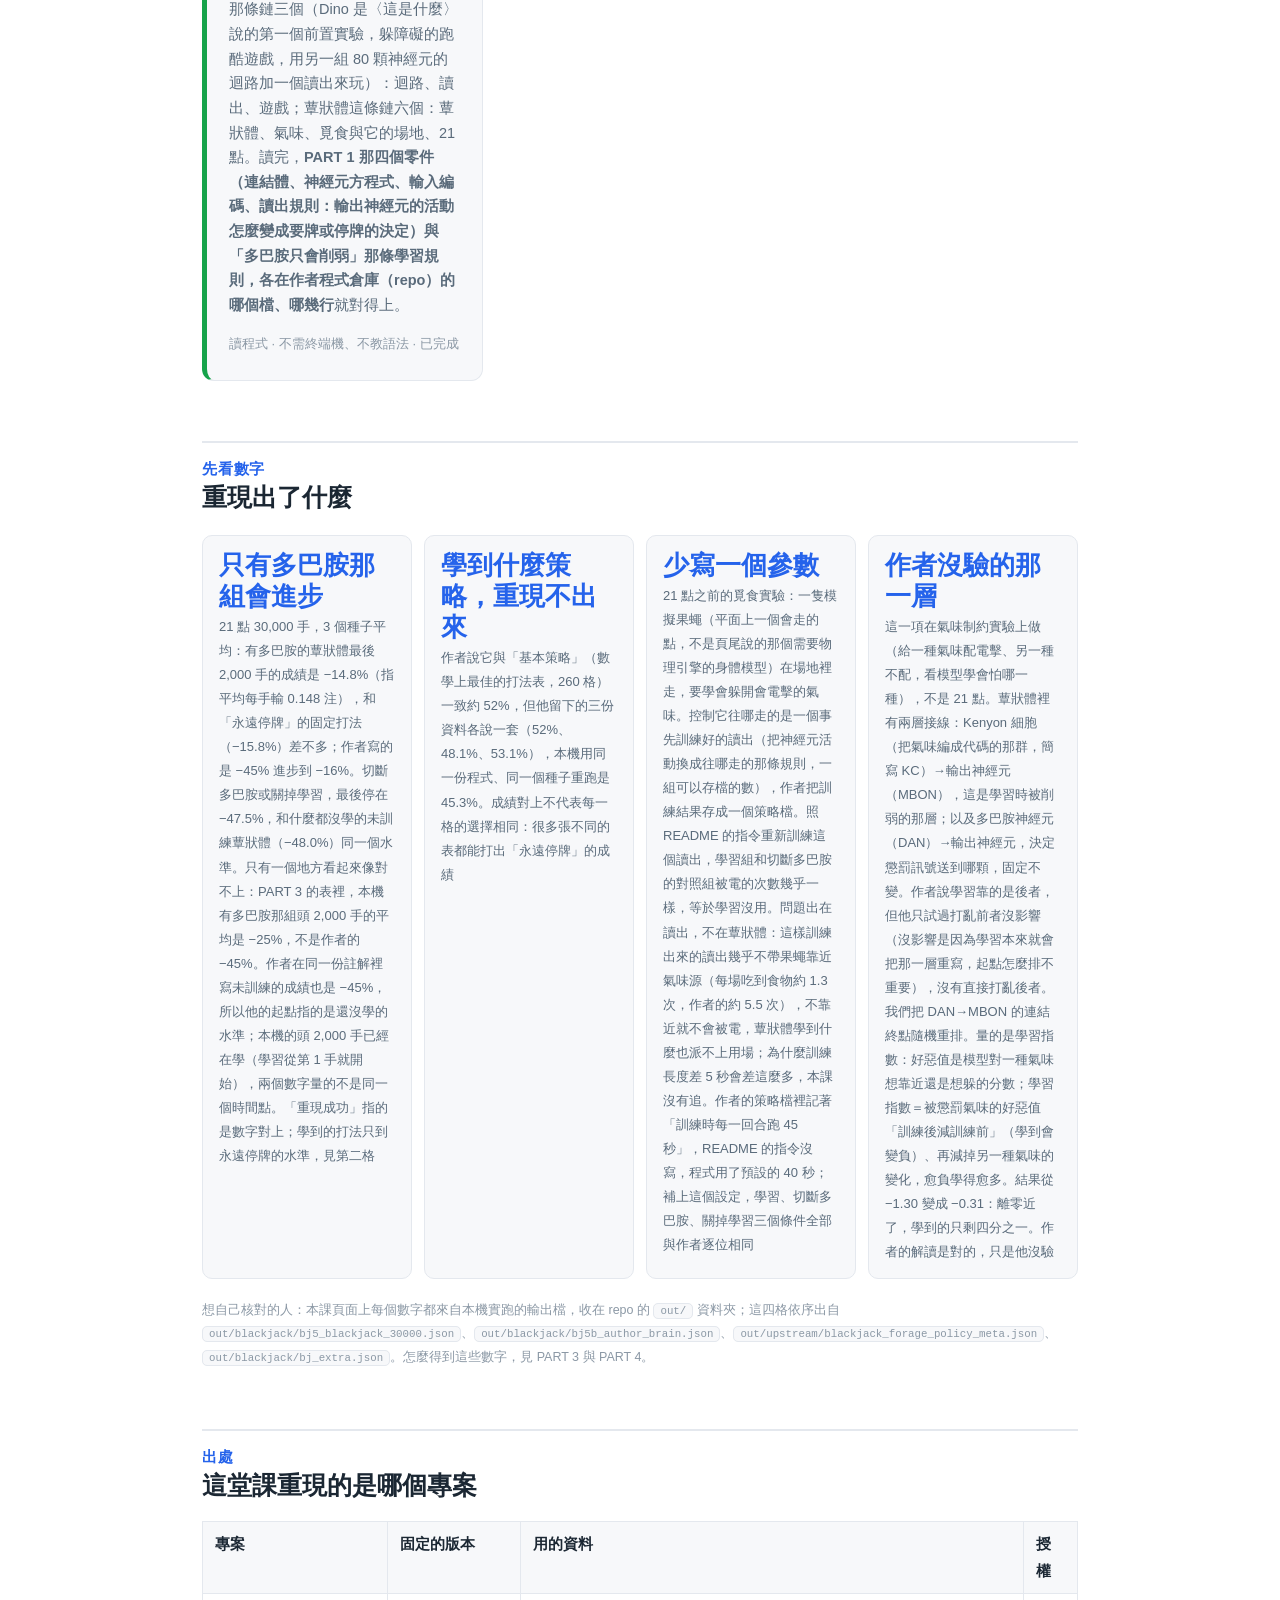
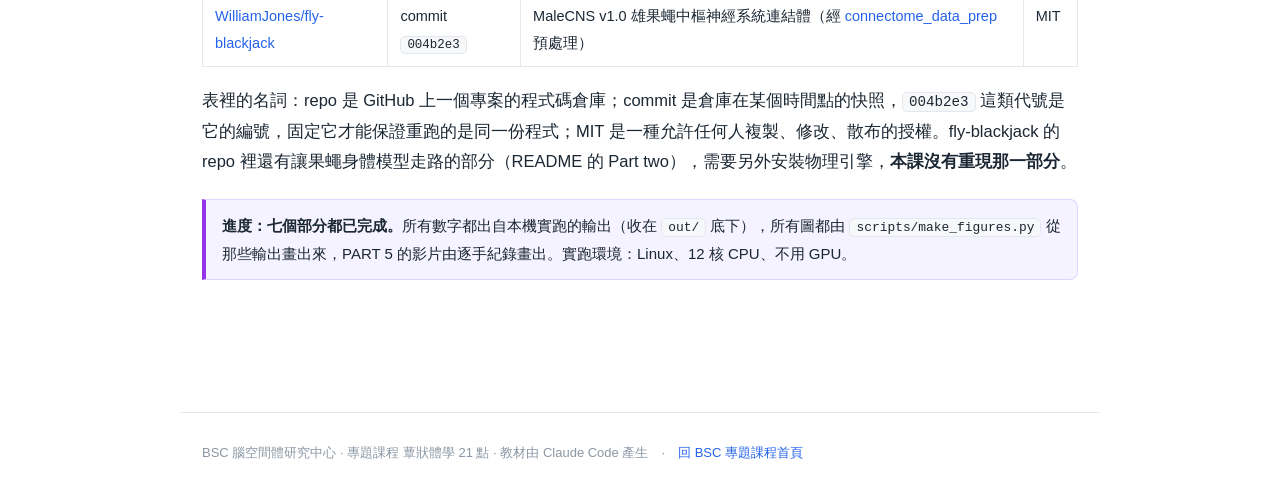
==== commit 008ba2f8: "新增 PART 6、7「讀程式」；首頁、PART 3、PART 5 整頁冷讀 - part6-code.html：第一層（setup_envs.sh、run_all.sh）與第二層（作者的 train" ====
--- a/index.html
+++ b/index.html
@@ -29,20 +29,25 @@
 
   <div class="intro"><dl>
     <dt>這是什麼</dt>
-    <dd>一堂「重現」的專題課。對象是一個公開在 GitHub 上的專案 <b>fly-blackjack</b>：它從一隻雄果蠅的<b>連結體</b>（connectome：一顆腦裡每一顆神經元連到哪些神經元、各有幾個突觸的完整清單）切出<b>蕈狀體</b>（果蠅負責嗅覺學習的腦區），把牌面編成「氣味」送進去，贏了放獎賞的多巴胺、輸了放懲罰的多巴胺（多巴胺：腦裡負責傳「這件事是好是壞」的化學訊號），讓它用學氣味好壞的方式學 21 點怎麼打。清單本身不會動；把清單裡每一顆神經元換成一條會算活動量（這顆神經元此刻有多活躍，一個數）的式子、照清單接起來、再加上一條「多巴胺來了就削弱連結」的規則，就成了一個會學的模型（PART 1 講這件事）。另一個同類的公開專案 fruitfly-lab（讓一段視覺迴路在 Doom 裡轉身開火、沒有學習）是<a href="https://marginli.github.io/bsc-flysimu/">另一堂獨立的課</a>。</dd>
+    <dd>一堂「重現」的專題課。對象是一個公開在 GitHub 上的專案 <b>fly-blackjack</b>：它從一隻雄果蠅的<b>連結體</b>（connectome：一顆腦裡每一顆神經元連到哪些神經元、各有幾個突觸的完整清單）切出<b>蕈狀體</b>（果蠅負責嗅覺學習的腦區），把牌面編成「氣味」送進去，贏了讓獎賞群的多巴胺神經元放電、輸了讓懲罰群的放電，讓它用學氣味好壞的方式學 21 點怎麼打。多巴胺是腦裡負責傳「這件事是好是壞」的化學訊號。獎賞群和懲罰群是兩群不同的神經元，各連到不同的輸出神經元；輸出神經元是蕈狀體的出口，它們的活動高低決定這手牌想不想要牌。</dd>
+    <dd>清單本身不會動；把清單裡每一顆神經元換成一條會算活動量（這顆神經元此刻有多活躍，一個數）的式子、照清單接起來、再加上一條「多巴胺來了就削弱連結」的規則，就成了一個會學的模型。獎賞和懲罰都只會削弱，差別在削弱的是通往哪些輸出神經元的連結（PART 1 講這件事）。這個專案在 21 點之前還有三個前置實驗：Dino（一個躲障礙的小遊戲，用另一組 80 顆神經元的迴路玩；迴路後面接一個「讀出」：把神經元活動換成動作的那條規則，是一組可以訓練、可以存檔的數。Dino 證明的是「連結體加訓練過的讀出」這個零件能做事）、給氣味配電擊的制約學習、以及讓同一個蕈狀體在一個簡單的平面場地裡學躲開電擊氣味的覓食實驗。本課把四個實驗一起重現（PART 3 的 BJ1 到 BJ5）：後三個用的是同一條學習規則，Dino 則是覓食借用的那個迴路與讀出的來源，少了它覓食那一步講不清。另一個同類的公開專案 fruitfly-lab（讓一段視覺迴路在 Doom 裡轉身開火、沒有學習）是<a href="https://marginli.github.io/bsc-flysimu/">另一堂獨立的課</a>。</dd>
     <dt>為什麼值得單獨開一堂</dt>
-    <dd>「果蠅大腦會學 21 點」這類示範在網路上傳得很快，但看示範影片判斷不了它可不可信。能判斷的辦法只有一個：<b>拿到程式碼，自己重跑，逐項對照作者宣稱的數字</b>。這個專案附了程式碼與對照組（把多巴胺切斷、把學習關掉再跑一次，看成績掉不掉），所以能真的做這件事。而它和多數「連結體玩遊戲」的示範不同：模型裡真的有東西在學，而且學的那一層接線（多巴胺神經元連到哪些輸出神經元）是量出來的。</dd>
+    <dd>「果蠅大腦會學 21 點」這類示範在網路上傳得很快，但看示範影片判斷不了它可不可信。能判斷的辦法只有一個：<b>拿到程式碼，自己重跑，逐項對照作者宣稱的數字</b>。這個專案附了程式碼與對照組（把多巴胺切斷、把學習關掉再跑一次，看成績掉不掉；切斷多巴胺是多巴胺神經元照常放電、但到輸出神經元的連結設成 0，關掉學習是多巴胺照常送到、但不執行削弱規則，兩個條件結果一樣，就表示多巴胺的作用全部經過那層連結、沒有別的路），所以能真的做這件事。而它和多數「連結體玩遊戲」的示範不同：模型裡真的有東西在學，而且決定學習結果的那層接線（多巴胺神經元連到哪些輸出神經元）不是人設的，是從連結體資料裡查出來的。</dd>
     <dt>怎麼讀</dt>
-    <dd>按下面五個按鈕的順序：先弄懂專案在做什麼（1），把環境準備好（2），逐步重現（3），再做作者沒做的檢查（4），最後在影片上逐手看蕈狀體怎麼打（5）。</dd>
+    <dd>按下面七個按鈕的順序：先弄懂專案在做什麼（1），把環境準備好（2），逐步重現（3），再做作者沒做的檢查（4），在影片上逐手看蕈狀體怎麼打（5）；最後兩頁把一鍵重跑叫到的每一支程式讀一遍（6、7），想知道這些數字到底是哪幾行算出來的再讀。</dd>
     <dt>需要什麼基礎</dt>
-    <dd>PART 1 與 PART 5 不需要程式基礎。PART 2 到 PART 4 要會在終端機（電腦上輸入文字指令的視窗，Mac 叫終端機、Linux 叫 Terminal；本課只在 Linux 與 macOS 上測過）貼上指令並執行，但不需要會寫程式；所有指令都附在頁面上，也打包成<a href="downloads/flyblackjack-code.zip">一個下載包</a>。</dd>
+    <dd>PART 1 與 PART 5 不需要程式基礎；PART 6、PART 7 讀程式，但不教語法，不會寫程式也讀得下去。PART 2 到 PART 4 要會在終端機（電腦上輸入文字指令的視窗，Mac 叫終端機、Linux 叫 Terminal；本課只在 Linux 與 macOS 上測過）貼上指令並執行，但不需要會寫程式；所有指令都附在頁面上，也打包成<a href="downloads/flyblackjack-code.zip">一個下載包</a>。</dd>
   </dl></div>
+
+  <div class="note">
+    <b>「重現」在這堂課裡的意思：</b>用作者公開的程式碼與資料、固定在作者的版本，在另一台電腦上重跑，逐項比對作者宣稱的數字。每一項比對之前，先寫下<b>怎樣算對上</b>：有些要逐位相同（每一個數字、每一位小數都一樣），有些只要求「條件之間的高低順序一樣」。判定標準在 <a href="part3-repro.html#s1">PART 3</a> 第一節講清楚。
+  </div>
 
   <div class="btns">
     <a class="btn c1" href="part1-what.html">
       <span class="no">PART 1</span>
       <span class="t">這個專案在做什麼</span>
-      <p class="s">連結體怎麼變成一個會學的模型：從 MaleCNS 切出蕈狀體的四群神經元、不放電的活動量算法、「多巴胺只會削弱連結」這條學習規則、牌面怎麼編成氣味。並逐項分清楚<b>哪些來自資料、哪些是人為設定</b>。</p>
+      <p class="s">連結體怎麼變成一個會學的模型，要接上四個零件：連結體、神經元方程式、輸入編碼、讀出規則（輸出神經元的活動怎麼變成要牌或停牌的決定；Dino 與覓食裡是一個可以訓練、可以存檔的小網路，叫「讀出」）。本頁依序講從 MaleCNS（那份雄果蠅連結體資料的名字）切出蕈狀體的四群神經元（其中把氣味編成代碼的那群，作者只挑了 1,200 顆來建模型）、不模擬一顆顆脈衝、只算一個活躍程度的活動量算法、「多巴胺只會削弱連結」這條學習規則、牌面怎麼編成氣味。並逐項分清楚<b>哪些來自資料、哪些是人為設定</b>。</p>
       <p class="m">概念為主 · 不需程式基礎 · 已完成</p>
     </a>
     <a class="btn c2" href="part2-setup.html">
@@ -54,13 +59,13 @@
     <a class="btn c4" href="part3-repro.html">
       <span class="no">PART 3</span>
       <span class="t">重現 fly-blackjack</span>
-      <p class="s">五個步驟（BJ1–BJ5），每一步先訂「怎樣算對上」再跑。多數數字逐位相同；影響結果的兩處對不上，一處靠讀作者的策略檔找到原因——<b>README（作者寫給使用者的說明文件）少寫了訓練時的一個設定</b>——另一處作者自己的三份資料對「學到什麼策略」說法不一，重現不出來。</p>
+      <p class="s">五個步驟（BJ1–BJ5），每一步先訂「怎樣算對上」再跑。多數數字逐位相同；影響結果的兩處對不上。一處在覓食實驗：靠讀作者存下的策略檔（作者把訓練好的讀出存成的檔案）找到原因，<b>README（作者寫給使用者的說明文件）少寫了訓練時的一個設定</b>。另一處在 21 點：作者自己的三份資料對「學到什麼策略」說法不一，重現不出來。</p>
       <p class="m">BJ1–BJ5 · 要會用終端機 · 已完成</p>
     </a>
     <a class="btn c3" href="part4-checks.html">
       <span class="no">PART 4</span>
       <span class="t">作者沒做的檢查</span>
-      <p class="s">重現成功只代表「照作者的做法會得到作者的數字」。再往前一步：加到 50 個種子（亂數的起點；換一個種子就是換一組隨機抽樣）、打亂作者沒打亂的那一層接線、換一批神經元、拿標記去對文獻——其中一項證實了作者只推論、沒驗證的事：<b>學習靠的是多巴胺神經元連到哪些輸出神經元</b>，把這層打亂，學習少掉四分之三。</p>
+      <p class="s">重現成功只代表「照作者的做法會得到作者的數字」。再往前一步：加到 50 個種子（亂數的起點；換一個種子就是換一組隨機抽樣）、打亂作者沒打亂的那一層接線、換一批神經元（看結果是不是只對作者挑的那 1,200 顆成立）、拿作者給每顆輸出神經元標的「趨近／迴避」去對實驗文獻（看標記對不對得上真實果蠅）——其中一項證實了作者只推論、沒驗證的事：<b>學習靠的是多巴胺神經元連到哪些輸出神經元</b>，把這層打亂，學習少掉四分之三。</p>
       <p class="m">四項檢查 · 要會用終端機 · 已完成</p>
     </a>
     <a class="btn c2" href="part5-demo.html">
@@ -69,21 +74,30 @@
       <p class="s">把重現時的 30,000 手錄成影片：牌桌、蕈狀體裡 Kenyon 細胞（把每種氣味編成代碼的那群神經元）與輸出神經元的活動、多巴胺的閃動、學習曲線與策略表（每種牌面該怎麼打，260 格）逐手對齊；完整模型、切斷多巴胺、未訓練三種大腦各一支。</p>
       <p class="m">互動播放 · 不需程式基礎 · 已完成</p>
     </a>
+    <a class="btn c4" href="part6-code.html">
+      <span class="no">PART 6</span>
+      <span class="t">讀程式（上）：兩個指令按下去，電腦做了哪些事</span>
+      <p class="s">從 <code>run_all.sh</code> 開始，順著「誰叫了誰」讀前兩層：第一層是本課寫的兩支 shell script（一個文字檔，裡面是一行一行的終端機指令），第二層是它們叫到的十一支 Python 程式（五支作者的、六支本課寫的）。每一段程式先說在做什麼、為什麼要有，再逐行標記；PART 3、PART 4 表裡的每個數字都對回產生它的那一行。作者的程式是 MIT 授權，頁面上直接引。不用先跑過 PART 2 也能讀。</p>
+      <p class="m">讀程式 · 不需終端機、不教語法 · 已完成</p>
+    </a>
+    <a class="btn c3" href="part7-model.html">
+      <span class="no">PART 7</span>
+      <span class="t">讀程式（下）：四個零件在程式裡長什麼樣</span>
+      <p class="s">第三層：模型本身的九個檔。Dino 那條鏈三個（Dino 是〈這是什麼〉說的第一個前置實驗，躲障礙的跑酷遊戲，用另一組 80 顆神經元的迴路加一個讀出來玩）：迴路、讀出、遊戲；蕈狀體這條鏈六個：蕈狀體、氣味、覓食與它的場地、21 點。讀完，<b>PART 1 那四個零件（連結體、神經元方程式、輸入編碼、讀出規則：輸出神經元的活動怎麼變成要牌或停牌的決定）與「多巴胺只會削弱」那條學習規則，各在作者程式倉庫（repo）的哪個檔、哪幾行</b>就對得上。</p>
+      <p class="m">讀程式 · 不需終端機、不教語法 · 已完成</p>
+    </a>
   </div>
 
   <h2><span class="pt">先看數字</span>重現出了什麼</h2>
   <div class="statgrid">
-    <div class="stat"><div class="v">只有多巴胺那組會進步</div><div class="k">21 點 30,000 手，3 個種子平均：有多巴胺的蕈狀體從一開始每手平均輸約四分之一注，進步到最後的 −14.8%（指平均每手輸 0.148 注），和「永遠不要牌」的玩家差不多；切斷多巴胺或關掉學習，停在 −47.5% 不動，和隨機出牌差不多（−44.5%）。這部分重現成功</div></div>
-    <div class="stat"><div class="v">學到什麼策略，重現不出來</div><div class="k">作者說它與「基本策略」（數學上最佳的打法表，260 格）一致約 52%，但他留下的三份資料各說一套（52%、48.1%、53.1%），本機用同一份程式、同一個種子重跑是 45.3%。勝率對上不代表每一格的選擇相同：很多張不同的表都能打出「永遠停牌」的成績</div></div>
-    <div class="stat"><div class="v">少寫一個參數</div><div class="k">21 點之前的覓食實驗：果蠅在場地裡走，要學會躲開會電擊的氣味。照 README 的指令重新訓練控制走路的部分，學習組和對照組被電的次數幾乎一樣，等於學習沒用。作者存的訓練結果檔裡記著「訓練時每一回合跑 45 秒」，README 的指令沒寫，程式用了預設的 40 秒；補上這個設定，三個條件全部與作者逐位相同</div></div>
-    <div class="stat"><div class="v">作者沒驗的那一層</div><div class="k">蕈狀體裡有兩層接線：氣味神經元→輸出神經元（KC→MBON，學習時被削弱的那層），以及多巴胺神經元→輸出神經元（DAN→MBON，決定懲罰訊號送到哪顆）。作者說學習靠的是後者，但他只試過打亂前者沒影響，沒有直接打亂後者。我們把 DAN→MBON 的連結終點隨機重排：學習指數（好惡值是模型對一種氣味想靠近還是想躲的分數；學習指數＝訓練後被懲罰氣味的好惡值掉了多少，減掉另一種氣味的變化，愈負學得愈多）從 −1.30 掉到 −0.31，少了約四分之三。作者的解讀是對的，只是他沒驗</div></div>
+    <div class="stat"><div class="v">只有多巴胺那組會進步</div><div class="k">21 點 30,000 手，3 個種子平均：有多巴胺的蕈狀體最後 2,000 手的成績是 −14.8%（指平均每手輸 0.148 注），和「永遠停牌」的固定打法（−15.8%）差不多；作者寫的是 −45% 進步到 −16%。切斷多巴胺或關掉學習，最後停在 −47.5%，和什麼都沒學的未訓練蕈狀體（−48.0%）同一個水準。只有一個地方看起來像對不上：PART 3 的表裡，本機有多巴胺那組頭 2,000 手的平均是 −25%，不是作者的 −45%。作者在同一份註解裡寫未訓練的成績也是 −45%，所以他的起點指的是還沒學的水準；本機的頭 2,000 手已經在學（學習從第 1 手就開始），兩個數字量的不是同一個時間點。「重現成功」指的是數字對上；學到的打法只到永遠停牌的水準，見第二格</div></div>
+    <div class="stat"><div class="v">學到什麼策略，重現不出來</div><div class="k">作者說它與「基本策略」（數學上最佳的打法表，260 格）一致約 52%，但他留下的三份資料各說一套（52%、48.1%、53.1%），本機用同一份程式、同一個種子重跑是 45.3%。成績對上不代表每一格的選擇相同：很多張不同的表都能打出「永遠停牌」的成績</div></div>
+    <div class="stat"><div class="v">少寫一個參數</div><div class="k">21 點之前的覓食實驗：一隻模擬果蠅（平面上一個會走的點，不是頁尾說的那個需要物理引擎的身體模型）在場地裡走，要學會躲開會電擊的氣味。控制它往哪走的是一個事先訓練好的讀出（把神經元活動換成往哪走的那條規則，一組可以存檔的數），作者把訓練結果存成一個策略檔。照 README 的指令重新訓練這個讀出，學習組和切斷多巴胺的對照組被電的次數幾乎一樣，等於學習沒用。問題出在讀出，不在蕈狀體：這樣訓練出來的讀出幾乎不帶果蠅靠近氣味源（每場吃到食物約 1.3 次，作者的約 5.5 次），不靠近就不會被電，蕈狀體學到什麼也派不上用場；為什麼訓練長度差 5 秒會差這麼多，本課沒有追。作者的策略檔裡記著「訓練時每一回合跑 45 秒」，README 的指令沒寫，程式用了預設的 40 秒；補上這個設定，學習、切斷多巴胺、關掉學習三個條件全部與作者逐位相同</div></div>
+    <div class="stat"><div class="v">作者沒驗的那一層</div><div class="k">這一項在氣味制約實驗上做（給一種氣味配電擊、另一種不配，看模型學會怕哪一種），不是 21 點。蕈狀體裡有兩層接線：Kenyon 細胞（把氣味編成代碼的那群，簡寫 KC）→輸出神經元（MBON），這是學習時被削弱的那層；以及多巴胺神經元（DAN）→輸出神經元，決定懲罰訊號送到哪顆，固定不變。作者說學習靠的是後者，但他只試過打亂前者沒影響（沒影響是因為學習本來就會把那一層重寫，起點怎麼排不重要），沒有直接打亂後者。我們把 DAN→MBON 的連結終點隨機重排。量的是學習指數：好惡值是模型對一種氣味想靠近還是想躲的分數；學習指數＝被懲罰氣味的好惡值「訓練後減訓練前」（學到會變負）、再減掉另一種氣味的變化，愈負學得愈多。結果從 −1.30 變成 −0.31：離零近了，學到的只剩四分之一。作者的解讀是對的，只是他沒驗</div></div>
   </div>
 
   <p class="figsrc">想自己核對的人：本課頁面上每個數字都來自本機實跑的輸出檔，收在 repo 的 <code>out/</code> 資料夾；這四格依序出自 <code>out/blackjack/bj5_blackjack_30000.json</code>、<code>out/blackjack/bj5b_author_brain.json</code>、<code>out/upstream/blackjack_forage_policy_meta.json</code>、<code>out/blackjack/bj_extra.json</code>。怎麼得到這些數字，見 PART 3 與 PART 4。</p>
 
-  <div class="note">
-    <b>「重現」在這堂課裡的意思：</b>用作者公開的程式碼與資料、固定在作者的版本，在另一台電腦上重跑，逐項比對作者宣稱的數字。每一項比對之前，先寫下<b>怎樣算對上</b>：有些要逐位相同（每一個數字、每一位小數都一樣），有些只要求「條件之間的高低順序一樣」。判定標準在 <a href="part3-repro.html#s1">PART 3</a> 第一節講清楚。
-  </div>
 
   <h2><span class="pt">出處</span>這堂課重現的是哪個專案</h2>
   <div class="tblwrap">
@@ -95,7 +109,7 @@
   <p>表裡的名詞：repo 是 GitHub 上一個專案的程式碼倉庫；commit 是倉庫在某個時間點的快照，<code>004b2e3</code> 這類代號是它的編號，固定它才能保證重跑的是同一份程式；MIT 是一種允許任何人複製、修改、散布的授權。fly-blackjack 的 repo 裡還有讓果蠅身體模型走路的部分（README 的 Part two），需要另外安裝物理引擎，<b>本課沒有重現那一部分</b>。</p>
 
   <div class="draft">
-    <b>進度：五個部分都已完成。</b>所有數字都出自本機實跑的輸出（收在 <code>out/</code> 底下），所有圖都由 <code>scripts/make_figures.py</code> 從那些輸出畫出來，PART 5 的影片由逐手紀錄畫出。實跑環境：Linux、12 核 CPU、不用 GPU。
+    <b>進度：七個部分都已完成。</b>所有數字都出自本機實跑的輸出（收在 <code>out/</code> 底下），所有圖都由 <code>scripts/make_figures.py</code> 從那些輸出畫出來，PART 5 的影片由逐手紀錄畫出。實跑環境：Linux、12 核 CPU、不用 GPU。
   </div>
 
 </div>
--- a/assets/flybj.css
+++ b/assets/flybj.css
@@ -232,3 +232,15 @@
 .shot pre{margin:0; font-size:12.8px; line-height:1.55}
 .shot figcaption{font-size:14px; color:var(--soft); line-height:1.7; margin-top:9px}
 .shot figcaption b{color:var(--ink)}
+
+/* ── PART 6、PART 7：讀程式（程式區塊由 scripts/make_code.py 產生） ── */
+figure.code{margin:14px 0 22px}
+pre.code{font-size:13px; line-height:1.55; padding-left:12px}
+pre.code .ln{display:inline-block; width:3ch; text-align:right; color:#5c6f85; user-select:none}
+pre.code .mk{display:inline-block; width:2ch; margin:0 6px 0 8px; text-align:center; color:#fbbf24; font-weight:700; user-select:none}
+pre.code .hl{margin:0 -18px 0 -12px; padding:0 18px 0 12px}
+figure.code figcaption.figsrc{margin-top:6px}
+.layer{display:inline-block; white-space:nowrap; font-size:12px; font-weight:700; letter-spacing:.06em; color:#fff; background:var(--accent); border-radius:999px; padding:2px 10px; margin-right:6px; vertical-align:middle}
+.walk{margin:10px 0 18px; padding-left:0; list-style:none}
+.walk li{margin:6px 0; padding-left:2.4em; text-indent:-2.4em; font-size:15px; line-height:1.75}
+.walk li b.l{display:inline-block; min-width:2.1em; text-indent:0; color:var(--accent); font-family:"Cascadia Code",Consolas,Menlo,monospace; font-size:13px}
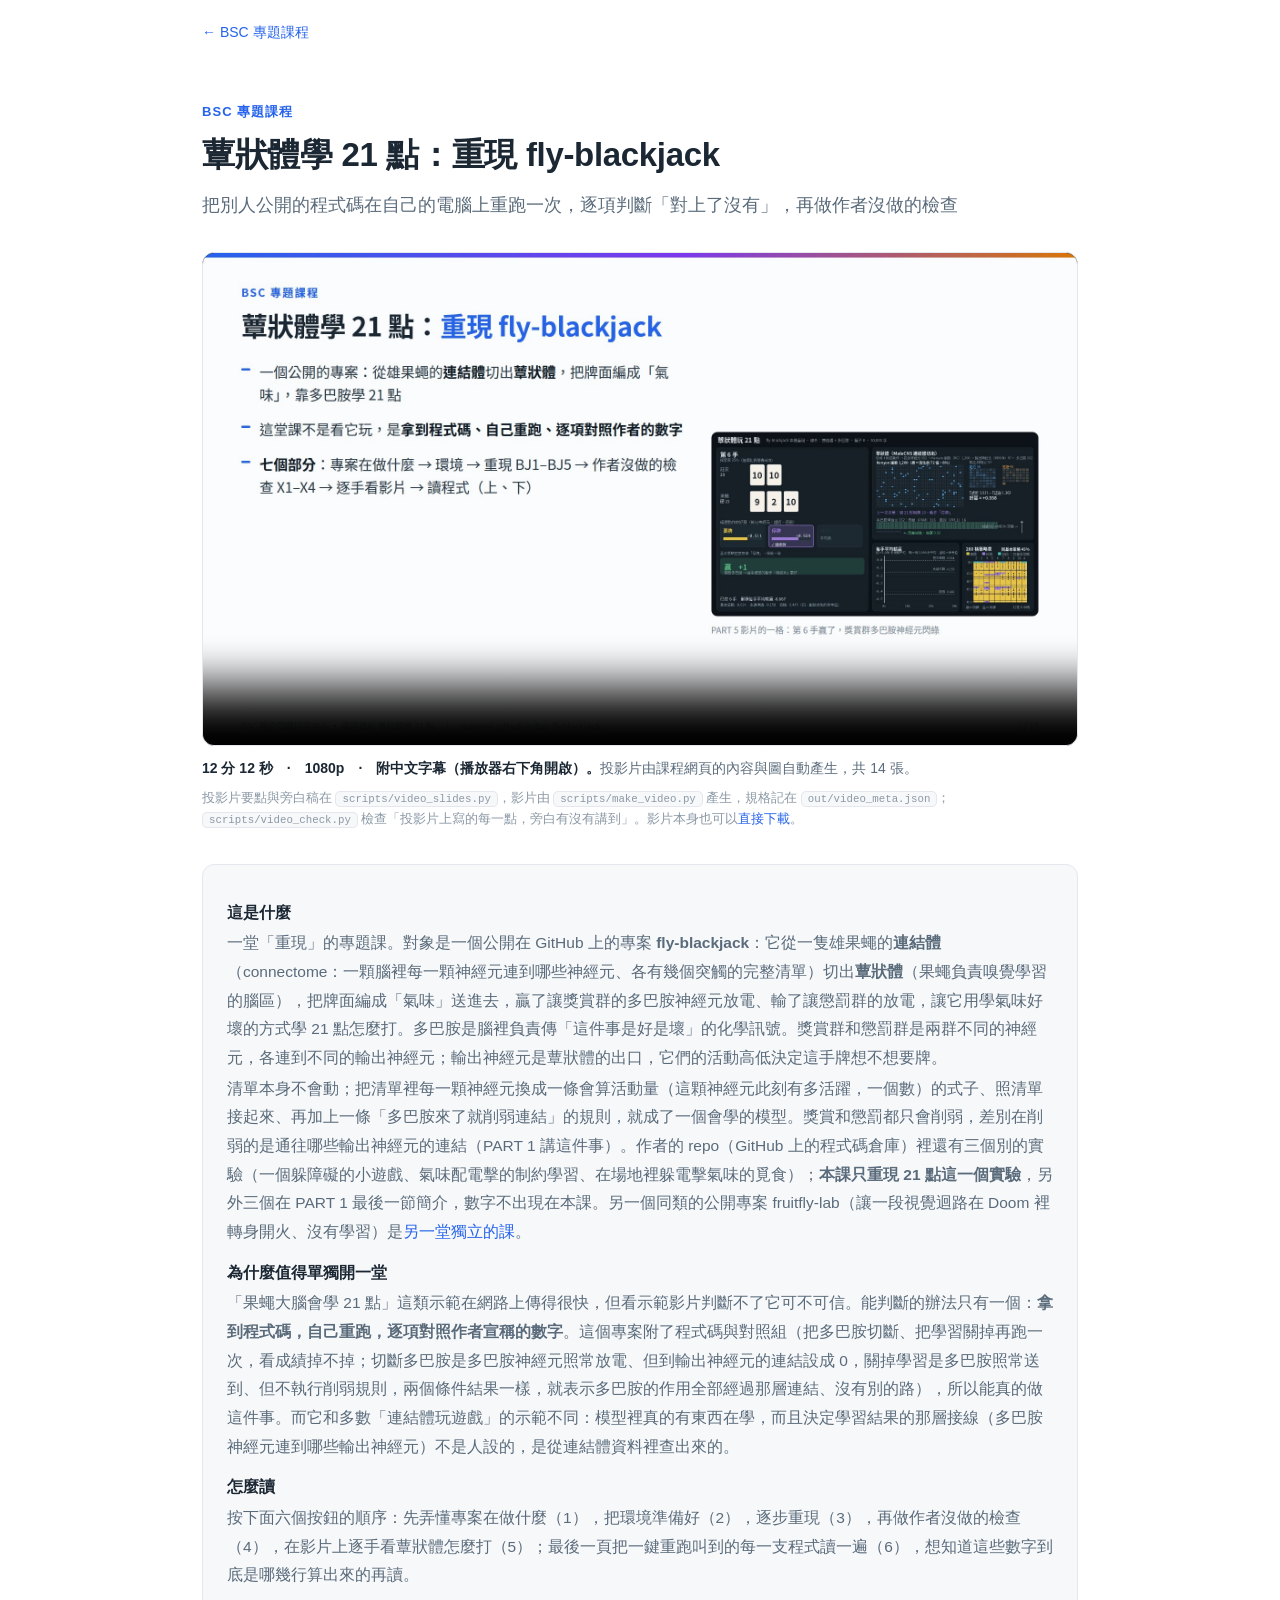
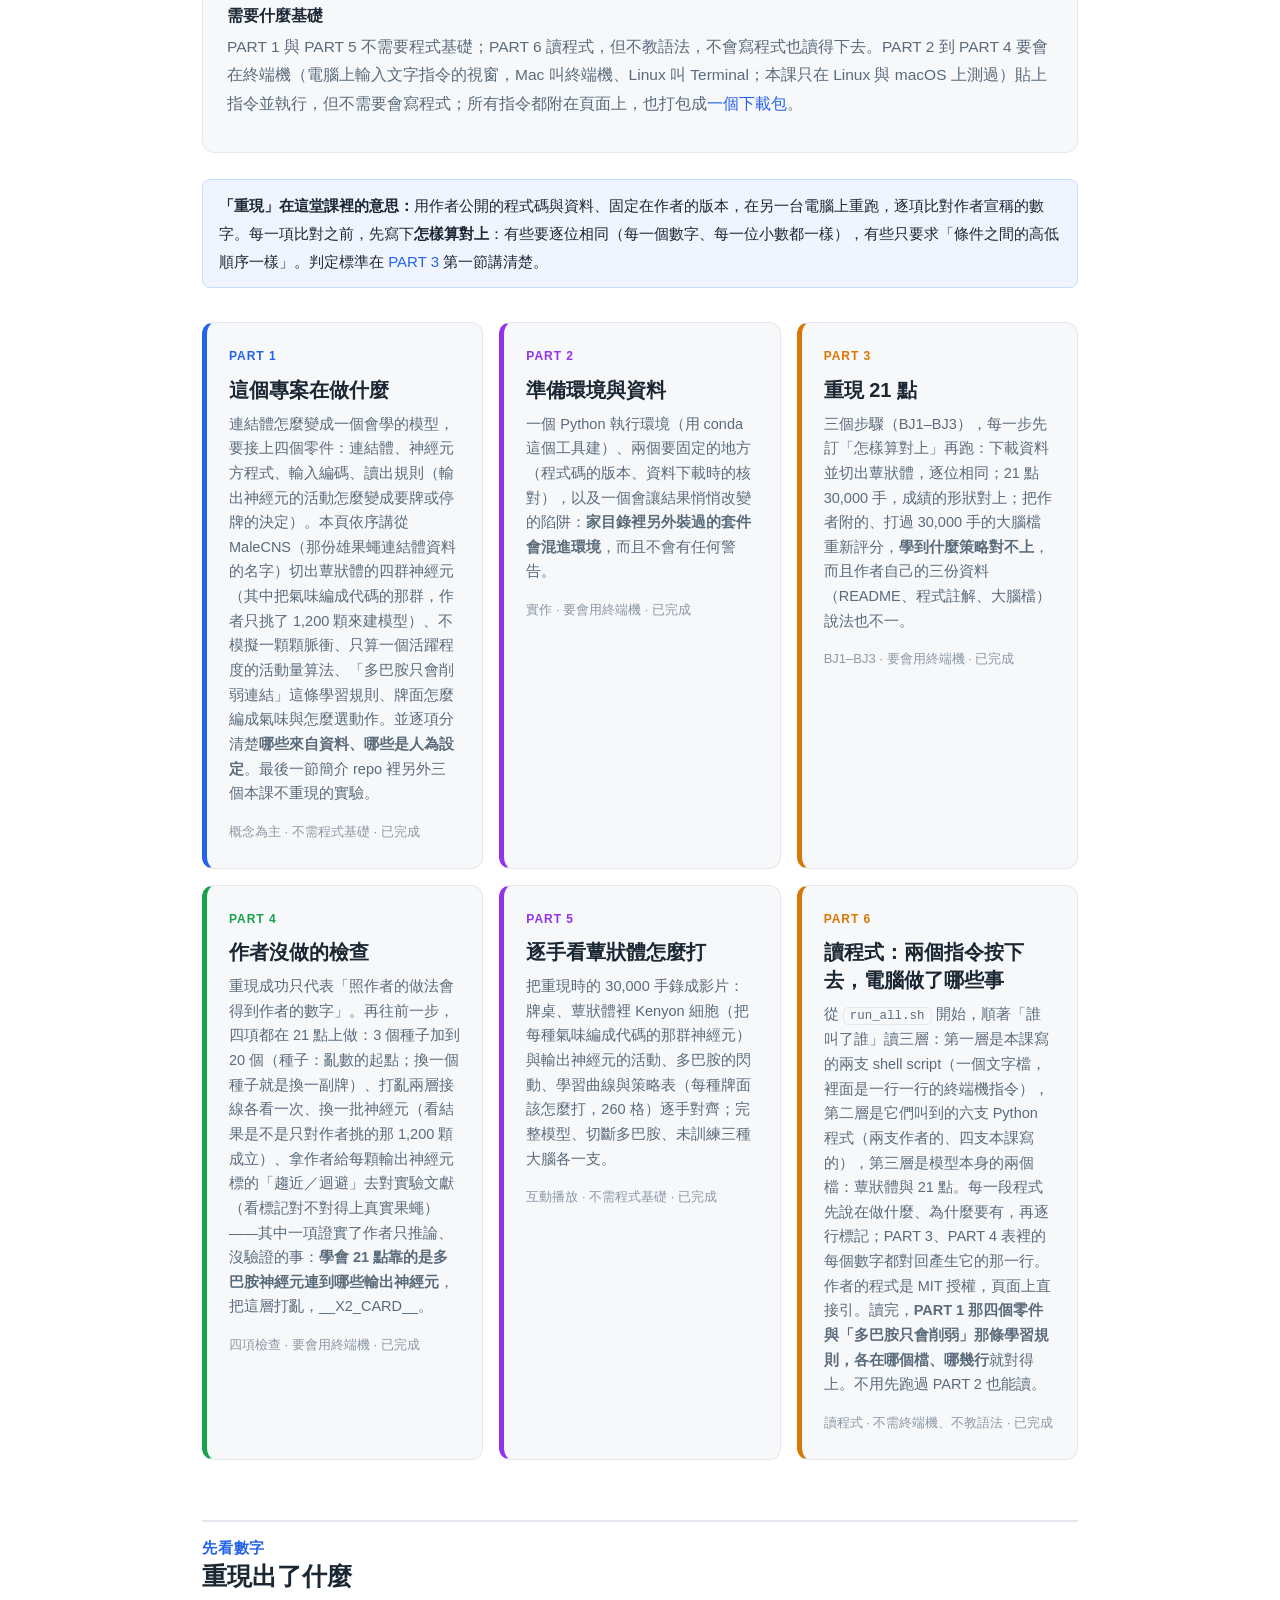
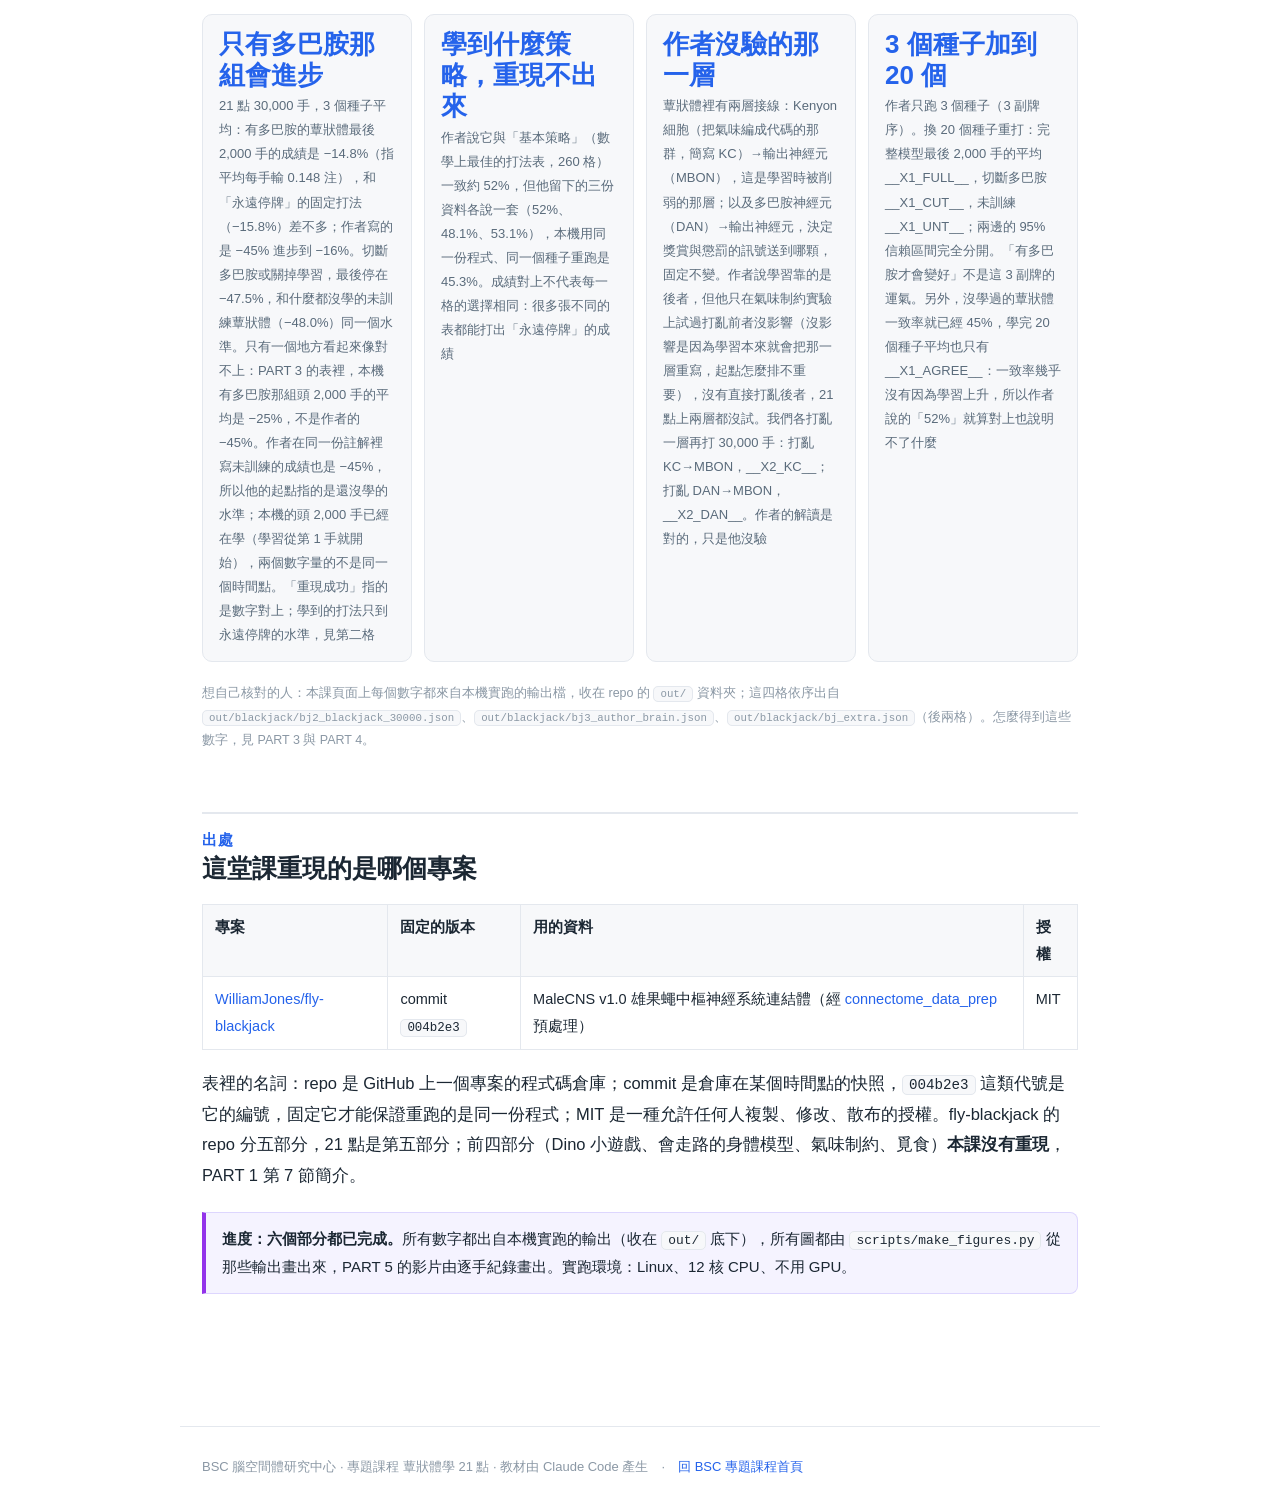
==== commit a0afcdbb: "【進行中】改成只講 21 點：下載包、PART 1/2/3/5/6、首頁改寫，PART 4 與數字未完成 詳見 _notes/修正紀錄.md「進行中」一節。main 與線上版不受影響。  Co-Aut" ====
--- a/index.html
+++ b/index.html
@@ -30,13 +30,13 @@
   <div class="intro"><dl>
     <dt>這是什麼</dt>
     <dd>一堂「重現」的專題課。對象是一個公開在 GitHub 上的專案 <b>fly-blackjack</b>：它從一隻雄果蠅的<b>連結體</b>（connectome：一顆腦裡每一顆神經元連到哪些神經元、各有幾個突觸的完整清單）切出<b>蕈狀體</b>（果蠅負責嗅覺學習的腦區），把牌面編成「氣味」送進去，贏了讓獎賞群的多巴胺神經元放電、輸了讓懲罰群的放電，讓它用學氣味好壞的方式學 21 點怎麼打。多巴胺是腦裡負責傳「這件事是好是壞」的化學訊號。獎賞群和懲罰群是兩群不同的神經元，各連到不同的輸出神經元；輸出神經元是蕈狀體的出口，它們的活動高低決定這手牌想不想要牌。</dd>
-    <dd>清單本身不會動；把清單裡每一顆神經元換成一條會算活動量（這顆神經元此刻有多活躍，一個數）的式子、照清單接起來、再加上一條「多巴胺來了就削弱連結」的規則，就成了一個會學的模型。獎賞和懲罰都只會削弱，差別在削弱的是通往哪些輸出神經元的連結（PART 1 講這件事）。這個專案在 21 點之前還有三個前置實驗：Dino（一個躲障礙的小遊戲，用另一組 80 顆神經元的迴路玩；迴路後面接一個「讀出」：把神經元活動換成動作的那條規則，是一組可以訓練、可以存檔的數。Dino 證明的是「連結體加訓練過的讀出」這個零件能做事）、給氣味配電擊的制約學習、以及讓同一個蕈狀體在一個簡單的平面場地裡學躲開電擊氣味的覓食實驗。本課把四個實驗一起重現（PART 3 的 BJ1 到 BJ5）：後三個用的是同一條學習規則，Dino 則是覓食借用的那個迴路與讀出的來源，少了它覓食那一步講不清。另一個同類的公開專案 fruitfly-lab（讓一段視覺迴路在 Doom 裡轉身開火、沒有學習）是<a href="https://marginli.github.io/bsc-flysimu/">另一堂獨立的課</a>。</dd>
+    <dd>清單本身不會動；把清單裡每一顆神經元換成一條會算活動量（這顆神經元此刻有多活躍，一個數）的式子、照清單接起來、再加上一條「多巴胺來了就削弱連結」的規則，就成了一個會學的模型。獎賞和懲罰都只會削弱，差別在削弱的是通往哪些輸出神經元的連結（PART 1 講這件事）。作者的 repo（GitHub 上的程式碼倉庫）裡還有三個別的實驗（一個躲障礙的小遊戲、氣味配電擊的制約學習、在場地裡躲電擊氣味的覓食）；<b>本課只重現 21 點這一個實驗</b>，另外三個在 PART 1 最後一節簡介，數字不出現在本課。另一個同類的公開專案 fruitfly-lab（讓一段視覺迴路在 Doom 裡轉身開火、沒有學習）是<a href="https://marginli.github.io/bsc-flysimu/">另一堂獨立的課</a>。</dd>
     <dt>為什麼值得單獨開一堂</dt>
     <dd>「果蠅大腦會學 21 點」這類示範在網路上傳得很快，但看示範影片判斷不了它可不可信。能判斷的辦法只有一個：<b>拿到程式碼，自己重跑，逐項對照作者宣稱的數字</b>。這個專案附了程式碼與對照組（把多巴胺切斷、把學習關掉再跑一次，看成績掉不掉；切斷多巴胺是多巴胺神經元照常放電、但到輸出神經元的連結設成 0，關掉學習是多巴胺照常送到、但不執行削弱規則，兩個條件結果一樣，就表示多巴胺的作用全部經過那層連結、沒有別的路），所以能真的做這件事。而它和多數「連結體玩遊戲」的示範不同：模型裡真的有東西在學，而且決定學習結果的那層接線（多巴胺神經元連到哪些輸出神經元）不是人設的，是從連結體資料裡查出來的。</dd>
     <dt>怎麼讀</dt>
-    <dd>按下面七個按鈕的順序：先弄懂專案在做什麼（1），把環境準備好（2），逐步重現（3），再做作者沒做的檢查（4），在影片上逐手看蕈狀體怎麼打（5）；最後兩頁把一鍵重跑叫到的每一支程式讀一遍（6、7），想知道這些數字到底是哪幾行算出來的再讀。</dd>
+    <dd>按下面六個按鈕的順序：先弄懂專案在做什麼（1），把環境準備好（2），逐步重現（3），再做作者沒做的檢查（4），在影片上逐手看蕈狀體怎麼打（5）；最後一頁把一鍵重跑叫到的每一支程式讀一遍（6），想知道這些數字到底是哪幾行算出來的再讀。</dd>
     <dt>需要什麼基礎</dt>
-    <dd>PART 1 與 PART 5 不需要程式基礎；PART 6、PART 7 讀程式，但不教語法，不會寫程式也讀得下去。PART 2 到 PART 4 要會在終端機（電腦上輸入文字指令的視窗，Mac 叫終端機、Linux 叫 Terminal；本課只在 Linux 與 macOS 上測過）貼上指令並執行，但不需要會寫程式；所有指令都附在頁面上，也打包成<a href="downloads/flyblackjack-code.zip">一個下載包</a>。</dd>
+    <dd>PART 1 與 PART 5 不需要程式基礎；PART 6 讀程式，但不教語法，不會寫程式也讀得下去。PART 2 到 PART 4 要會在終端機（電腦上輸入文字指令的視窗，Mac 叫終端機、Linux 叫 Terminal；本課只在 Linux 與 macOS 上測過）貼上指令並執行，但不需要會寫程式；所有指令都附在頁面上，也打包成<a href="downloads/flyblackjack-code.zip">一個下載包</a>。</dd>
   </dl></div>
 
   <div class="note">
@@ -47,7 +47,7 @@
     <a class="btn c1" href="part1-what.html">
       <span class="no">PART 1</span>
       <span class="t">這個專案在做什麼</span>
-      <p class="s">連結體怎麼變成一個會學的模型，要接上四個零件：連結體、神經元方程式、輸入編碼、讀出規則（輸出神經元的活動怎麼變成要牌或停牌的決定；Dino 與覓食裡是一個可以訓練、可以存檔的小網路，叫「讀出」）。本頁依序講從 MaleCNS（那份雄果蠅連結體資料的名字）切出蕈狀體的四群神經元（其中把氣味編成代碼的那群，作者只挑了 1,200 顆來建模型）、不模擬一顆顆脈衝、只算一個活躍程度的活動量算法、「多巴胺只會削弱連結」這條學習規則、牌面怎麼編成氣味。並逐項分清楚<b>哪些來自資料、哪些是人為設定</b>。</p>
+      <p class="s">連結體怎麼變成一個會學的模型，要接上四個零件：連結體、神經元方程式、輸入編碼、讀出規則（輸出神經元的活動怎麼變成要牌或停牌的決定）。本頁依序講從 MaleCNS（那份雄果蠅連結體資料的名字）切出蕈狀體的四群神經元（其中把氣味編成代碼的那群，作者只挑了 1,200 顆來建模型）、不模擬一顆顆脈衝、只算一個活躍程度的活動量算法、「多巴胺只會削弱連結」這條學習規則、牌面怎麼編成氣味與怎麼選動作。並逐項分清楚<b>哪些來自資料、哪些是人為設定</b>。最後一節簡介 repo 裡另外三個本課不重現的實驗。</p>
       <p class="m">概念為主 · 不需程式基礎 · 已完成</p>
     </a>
     <a class="btn c2" href="part2-setup.html">
@@ -58,14 +58,14 @@
     </a>
     <a class="btn c4" href="part3-repro.html">
       <span class="no">PART 3</span>
-      <span class="t">重現 fly-blackjack</span>
-      <p class="s">五個步驟（BJ1–BJ5），每一步先訂「怎樣算對上」再跑。多數數字逐位相同；影響結果的兩處對不上。一處在覓食實驗：靠讀作者存下的策略檔（作者把訓練好的讀出存成的檔案）找到原因，<b>README（作者寫給使用者的說明文件）少寫了訓練時的一個設定</b>。另一處在 21 點：作者自己的三份資料對「學到什麼策略」說法不一，重現不出來。</p>
-      <p class="m">BJ1–BJ5 · 要會用終端機 · 已完成</p>
+      <span class="t">重現 21 點</span>
+      <p class="s">三個步驟（BJ1–BJ3），每一步先訂「怎樣算對上」再跑：下載資料並切出蕈狀體，逐位相同；21 點 30,000 手，成績的形狀對上；把作者附的、打過 30,000 手的大腦檔重新評分，<b>學到什麼策略對不上</b>，而且作者自己的三份資料（README、程式註解、大腦檔）說法也不一。</p>
+      <p class="m">BJ1–BJ3 · 要會用終端機 · 已完成</p>
     </a>
     <a class="btn c3" href="part4-checks.html">
       <span class="no">PART 4</span>
       <span class="t">作者沒做的檢查</span>
-      <p class="s">重現成功只代表「照作者的做法會得到作者的數字」。再往前一步：加到 50 個種子（亂數的起點；換一個種子就是換一組隨機抽樣）、打亂作者沒打亂的那一層接線、換一批神經元（看結果是不是只對作者挑的那 1,200 顆成立）、拿作者給每顆輸出神經元標的「趨近／迴避」去對實驗文獻（看標記對不對得上真實果蠅）——其中一項證實了作者只推論、沒驗證的事：<b>學習靠的是多巴胺神經元連到哪些輸出神經元</b>，把這層打亂，學習少掉四分之三。</p>
+      <p class="s">重現成功只代表「照作者的做法會得到作者的數字」。再往前一步，四項都在 21 點上做：3 個種子加到 20 個（種子：亂數的起點；換一個種子就是換一副牌）、打亂兩層接線各看一次、換一批神經元（看結果是不是只對作者挑的那 1,200 顆成立）、拿作者給每顆輸出神經元標的「趨近／迴避」去對實驗文獻（看標記對不對得上真實果蠅）——其中一項證實了作者只推論、沒驗證的事：<b>學會 21 點靠的是多巴胺神經元連到哪些輸出神經元</b>，把這層打亂，__X2_CARD__。</p>
       <p class="m">四項檢查 · 要會用終端機 · 已完成</p>
     </a>
     <a class="btn c2" href="part5-demo.html">
@@ -76,14 +76,8 @@
     </a>
     <a class="btn c4" href="part6-code.html">
       <span class="no">PART 6</span>
-      <span class="t">讀程式（上）：兩個指令按下去，電腦做了哪些事</span>
-      <p class="s">從 <code>run_all.sh</code> 開始，順著「誰叫了誰」讀前兩層：第一層是本課寫的兩支 shell script（一個文字檔，裡面是一行一行的終端機指令），第二層是它們叫到的十一支 Python 程式（五支作者的、六支本課寫的）。每一段程式先說在做什麼、為什麼要有，再逐行標記；PART 3、PART 4 表裡的每個數字都對回產生它的那一行。作者的程式是 MIT 授權，頁面上直接引。不用先跑過 PART 2 也能讀。</p>
-      <p class="m">讀程式 · 不需終端機、不教語法 · 已完成</p>
-    </a>
-    <a class="btn c3" href="part7-model.html">
-      <span class="no">PART 7</span>
-      <span class="t">讀程式（下）：四個零件在程式裡長什麼樣</span>
-      <p class="s">第三層：模型本身的九個檔。Dino 那條鏈三個（Dino 是〈這是什麼〉說的第一個前置實驗，躲障礙的跑酷遊戲，用另一組 80 顆神經元的迴路加一個讀出來玩）：迴路、讀出、遊戲；蕈狀體這條鏈六個：蕈狀體、氣味、覓食與它的場地、21 點。讀完，<b>PART 1 那四個零件（連結體、神經元方程式、輸入編碼、讀出規則：輸出神經元的活動怎麼變成要牌或停牌的決定）與「多巴胺只會削弱」那條學習規則，各在作者程式倉庫（repo）的哪個檔、哪幾行</b>就對得上。</p>
+      <span class="t">讀程式：兩個指令按下去，電腦做了哪些事</span>
+      <p class="s">從 <code>run_all.sh</code> 開始，順著「誰叫了誰」讀三層：第一層是本課寫的兩支 shell script（一個文字檔，裡面是一行一行的終端機指令），第二層是它們叫到的六支 Python 程式（兩支作者的、四支本課寫的），第三層是模型本身的兩個檔：蕈狀體與 21 點。每一段程式先說在做什麼、為什麼要有，再逐行標記；PART 3、PART 4 表裡的每個數字都對回產生它的那一行。作者的程式是 MIT 授權，頁面上直接引。讀完，<b>PART 1 那四個零件與「多巴胺只會削弱」那條學習規則，各在哪個檔、哪幾行</b>就對得上。不用先跑過 PART 2 也能讀。</p>
       <p class="m">讀程式 · 不需終端機、不教語法 · 已完成</p>
     </a>
   </div>
@@ -92,11 +86,11 @@
   <div class="statgrid">
     <div class="stat"><div class="v">只有多巴胺那組會進步</div><div class="k">21 點 30,000 手，3 個種子平均：有多巴胺的蕈狀體最後 2,000 手的成績是 −14.8%（指平均每手輸 0.148 注），和「永遠停牌」的固定打法（−15.8%）差不多；作者寫的是 −45% 進步到 −16%。切斷多巴胺或關掉學習，最後停在 −47.5%，和什麼都沒學的未訓練蕈狀體（−48.0%）同一個水準。只有一個地方看起來像對不上：PART 3 的表裡，本機有多巴胺那組頭 2,000 手的平均是 −25%，不是作者的 −45%。作者在同一份註解裡寫未訓練的成績也是 −45%，所以他的起點指的是還沒學的水準；本機的頭 2,000 手已經在學（學習從第 1 手就開始），兩個數字量的不是同一個時間點。「重現成功」指的是數字對上；學到的打法只到永遠停牌的水準，見第二格</div></div>
     <div class="stat"><div class="v">學到什麼策略，重現不出來</div><div class="k">作者說它與「基本策略」（數學上最佳的打法表，260 格）一致約 52%，但他留下的三份資料各說一套（52%、48.1%、53.1%），本機用同一份程式、同一個種子重跑是 45.3%。成績對上不代表每一格的選擇相同：很多張不同的表都能打出「永遠停牌」的成績</div></div>
-    <div class="stat"><div class="v">少寫一個參數</div><div class="k">21 點之前的覓食實驗：一隻模擬果蠅（平面上一個會走的點，不是頁尾說的那個需要物理引擎的身體模型）在場地裡走，要學會躲開會電擊的氣味。控制它往哪走的是一個事先訓練好的讀出（把神經元活動換成往哪走的那條規則，一組可以存檔的數），作者把訓練結果存成一個策略檔。照 README 的指令重新訓練這個讀出，學習組和切斷多巴胺的對照組被電的次數幾乎一樣，等於學習沒用。問題出在讀出，不在蕈狀體：這樣訓練出來的讀出幾乎不帶果蠅靠近氣味源（每場吃到食物約 1.3 次，作者的約 5.5 次），不靠近就不會被電，蕈狀體學到什麼也派不上用場；為什麼訓練長度差 5 秒會差這麼多，本課沒有追。作者的策略檔裡記著「訓練時每一回合跑 45 秒」，README 的指令沒寫，程式用了預設的 40 秒；補上這個設定，學習、切斷多巴胺、關掉學習三個條件全部與作者逐位相同</div></div>
-    <div class="stat"><div class="v">作者沒驗的那一層</div><div class="k">這一項在氣味制約實驗上做（給一種氣味配電擊、另一種不配，看模型學會怕哪一種），不是 21 點。蕈狀體裡有兩層接線：Kenyon 細胞（把氣味編成代碼的那群，簡寫 KC）→輸出神經元（MBON），這是學習時被削弱的那層；以及多巴胺神經元（DAN）→輸出神經元，決定懲罰訊號送到哪顆，固定不變。作者說學習靠的是後者，但他只試過打亂前者沒影響（沒影響是因為學習本來就會把那一層重寫，起點怎麼排不重要），沒有直接打亂後者。我們把 DAN→MBON 的連結終點隨機重排。量的是學習指數：好惡值是模型對一種氣味想靠近還是想躲的分數；學習指數＝被懲罰氣味的好惡值「訓練後減訓練前」（學到會變負）、再減掉另一種氣味的變化，愈負學得愈多。結果從 −1.30 變成 −0.31：離零近了，學到的只剩四分之一。作者的解讀是對的，只是他沒驗</div></div>
+    <div class="stat"><div class="v">作者沒驗的那一層</div><div class="k">蕈狀體裡有兩層接線：Kenyon 細胞（把氣味編成代碼的那群，簡寫 KC）→輸出神經元（MBON），這是學習時被削弱的那層；以及多巴胺神經元（DAN）→輸出神經元，決定獎賞與懲罰的訊號送到哪顆，固定不變。作者說學習靠的是後者，但他只在氣味制約實驗上試過打亂前者沒影響（沒影響是因為學習本來就會把那一層重寫，起點怎麼排不重要），沒有直接打亂後者，21 點上兩層都沒試。我們各打亂一層再打 30,000 手：打亂 KC→MBON，__X2_KC__；打亂 DAN→MBON，__X2_DAN__。作者的解讀是對的，只是他沒驗</div></div>
+    <div class="stat"><div class="v">3 個種子加到 20 個</div><div class="k">作者只跑 3 個種子（3 副牌序）。換 20 個種子重打：完整模型最後 2,000 手的平均 __X1_FULL__，切斷多巴胺 __X1_CUT__，未訓練 __X1_UNT__；兩邊的 95% 信賴區間完全分開。「有多巴胺才會變好」不是這 3 副牌的運氣。另外，沒學過的蕈狀體一致率就已經 45%，學完 20 個種子平均也只有 __X1_AGREE__：一致率幾乎沒有因為學習上升，所以作者說的「52%」就算對上也說明不了什麼</div></div>
   </div>
 
-  <p class="figsrc">想自己核對的人：本課頁面上每個數字都來自本機實跑的輸出檔，收在 repo 的 <code>out/</code> 資料夾；這四格依序出自 <code>out/blackjack/bj5_blackjack_30000.json</code>、<code>out/blackjack/bj5b_author_brain.json</code>、<code>out/upstream/blackjack_forage_policy_meta.json</code>、<code>out/blackjack/bj_extra.json</code>。怎麼得到這些數字，見 PART 3 與 PART 4。</p>
+  <p class="figsrc">想自己核對的人：本課頁面上每個數字都來自本機實跑的輸出檔，收在 repo 的 <code>out/</code> 資料夾；這四格依序出自 <code>out/blackjack/bj2_blackjack_30000.json</code>、<code>out/blackjack/bj3_author_brain.json</code>、<code>out/blackjack/bj_extra.json</code>（後兩格）。怎麼得到這些數字，見 PART 3 與 PART 4。</p>
 
 
   <h2><span class="pt">出處</span>這堂課重現的是哪個專案</h2>
@@ -106,10 +100,10 @@
     <tr><td><a href="https://github.com/WilliamJones/fly-blackjack">WilliamJones/fly-blackjack</a></td><td>commit <code>004b2e3</code></td><td>MaleCNS v1.0 雄果蠅中樞神經系統連結體（經 <a href="https://github.com/YijieYin/connectome_data_prep">connectome_data_prep</a> 預處理）</td><td>MIT</td></tr>
   </table>
   </div>
-  <p>表裡的名詞：repo 是 GitHub 上一個專案的程式碼倉庫；commit 是倉庫在某個時間點的快照，<code>004b2e3</code> 這類代號是它的編號，固定它才能保證重跑的是同一份程式；MIT 是一種允許任何人複製、修改、散布的授權。fly-blackjack 的 repo 裡還有讓果蠅身體模型走路的部分（README 的 Part two），需要另外安裝物理引擎，<b>本課沒有重現那一部分</b>。</p>
+  <p>表裡的名詞：repo 是 GitHub 上一個專案的程式碼倉庫；commit 是倉庫在某個時間點的快照，<code>004b2e3</code> 這類代號是它的編號，固定它才能保證重跑的是同一份程式；MIT 是一種允許任何人複製、修改、散布的授權。fly-blackjack 的 repo 分五部分，21 點是第五部分；前四部分（Dino 小遊戲、會走路的身體模型、氣味制約、覓食）<b>本課沒有重現</b>，PART 1 第 7 節簡介。</p>
 
   <div class="draft">
-    <b>進度：七個部分都已完成。</b>所有數字都出自本機實跑的輸出（收在 <code>out/</code> 底下），所有圖都由 <code>scripts/make_figures.py</code> 從那些輸出畫出來，PART 5 的影片由逐手紀錄畫出。實跑環境：Linux、12 核 CPU、不用 GPU。
+    <b>進度：六個部分都已完成。</b>所有數字都出自本機實跑的輸出（收在 <code>out/</code> 底下），所有圖都由 <code>scripts/make_figures.py</code> 從那些輸出畫出來，PART 5 的影片由逐手紀錄畫出。實跑環境：Linux、12 核 CPU、不用 GPU。
   </div>
 
 </div>
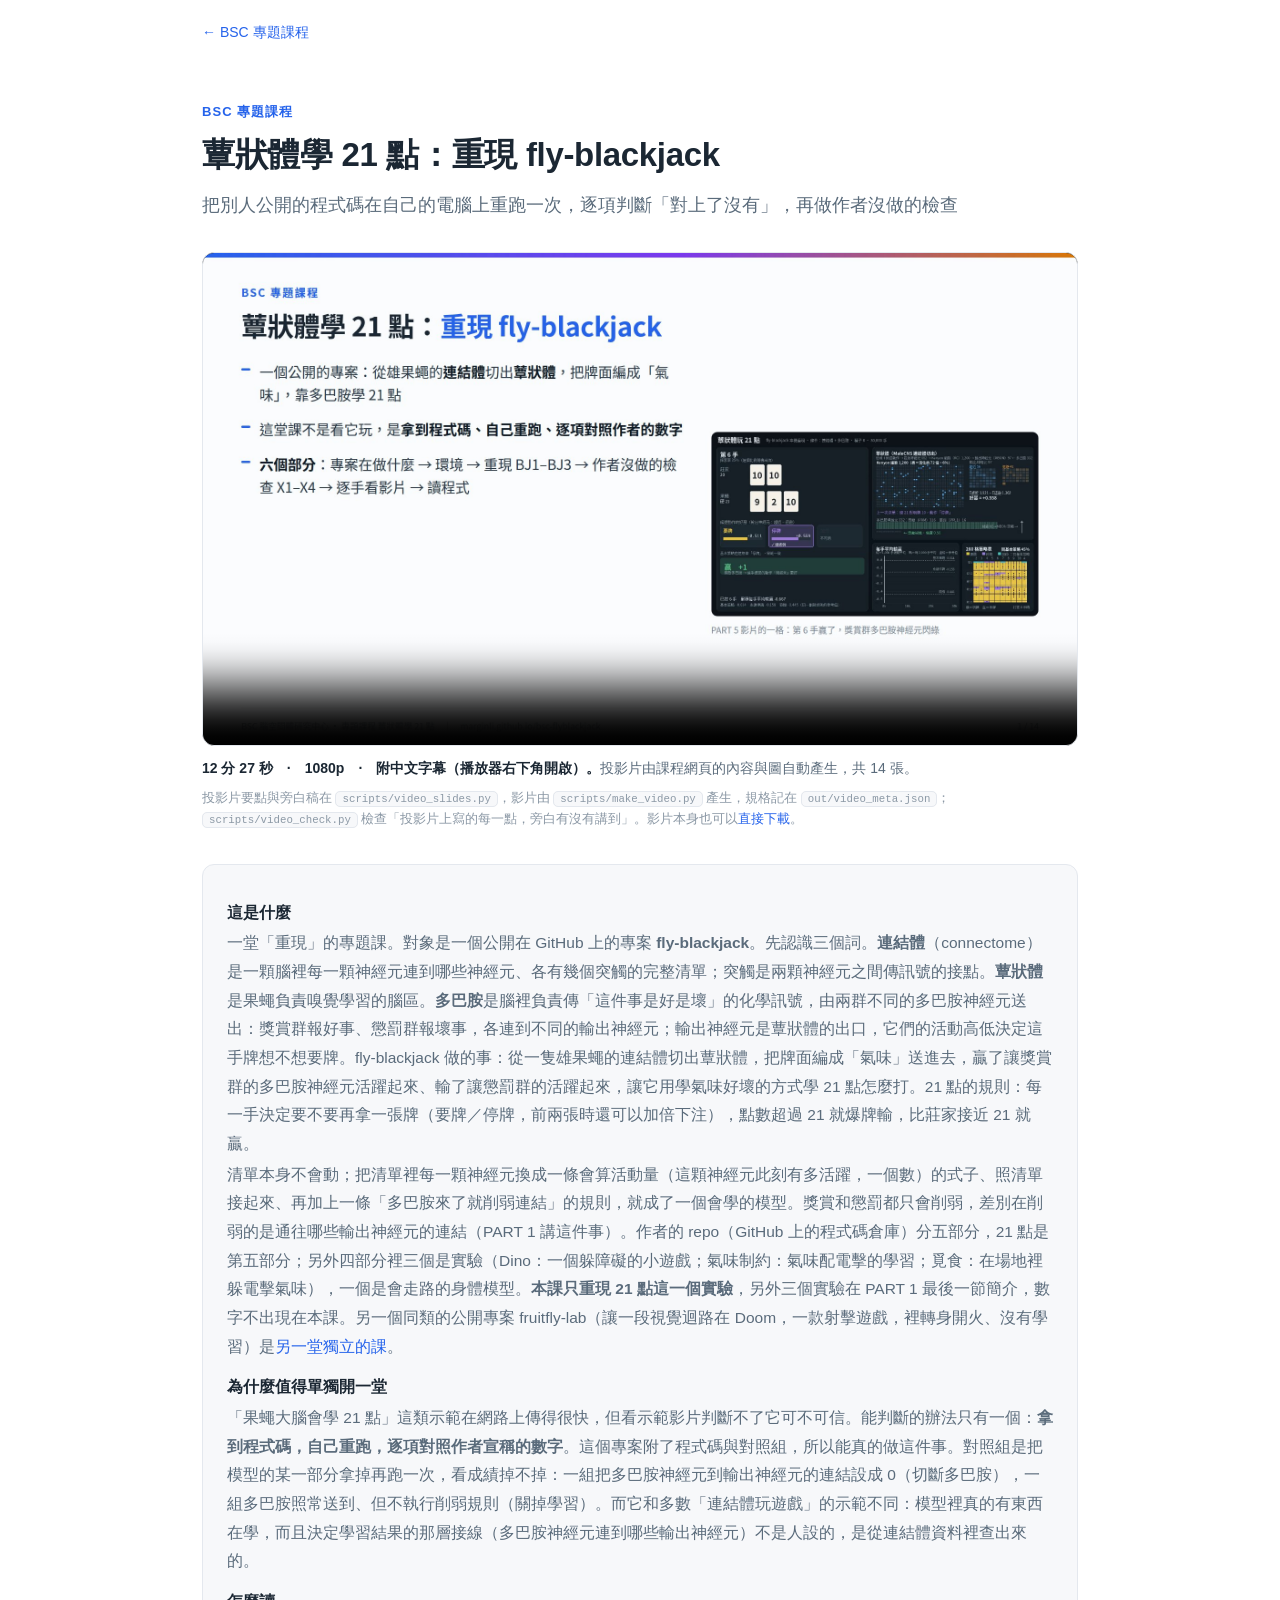
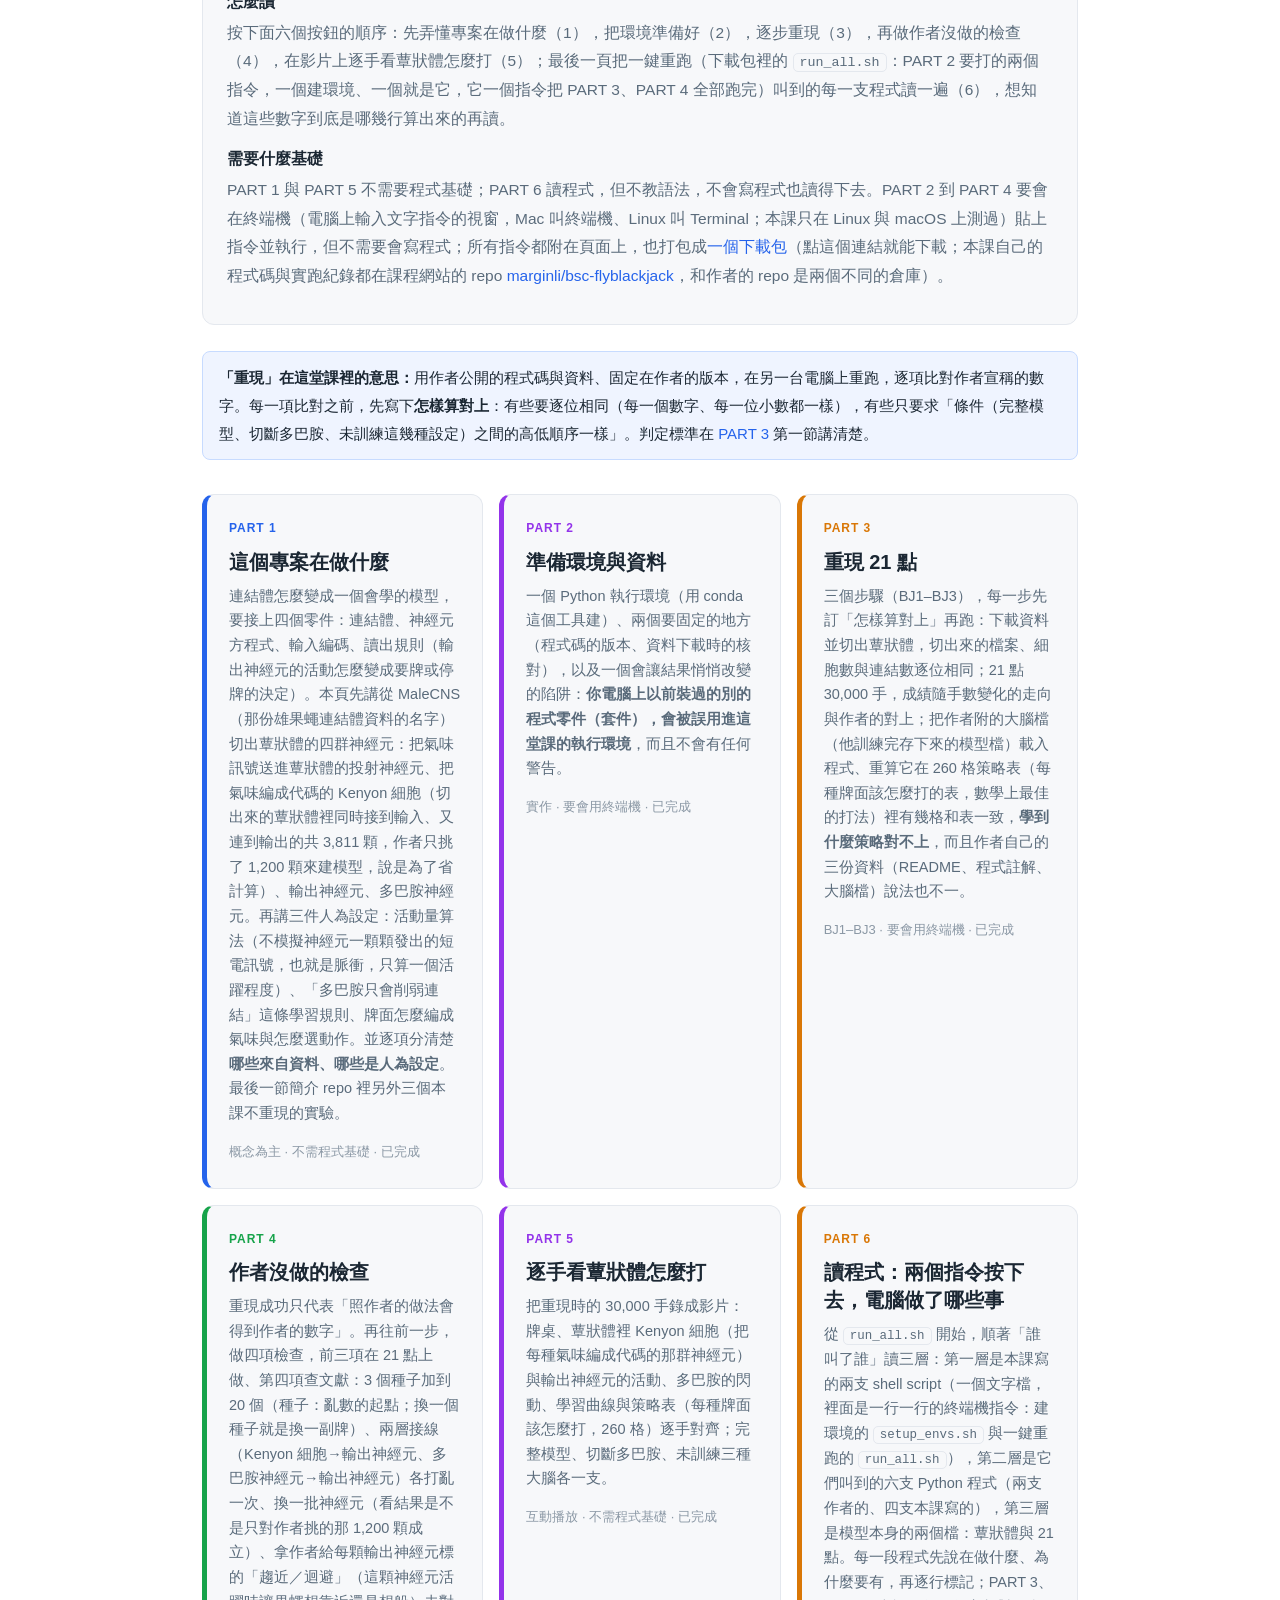
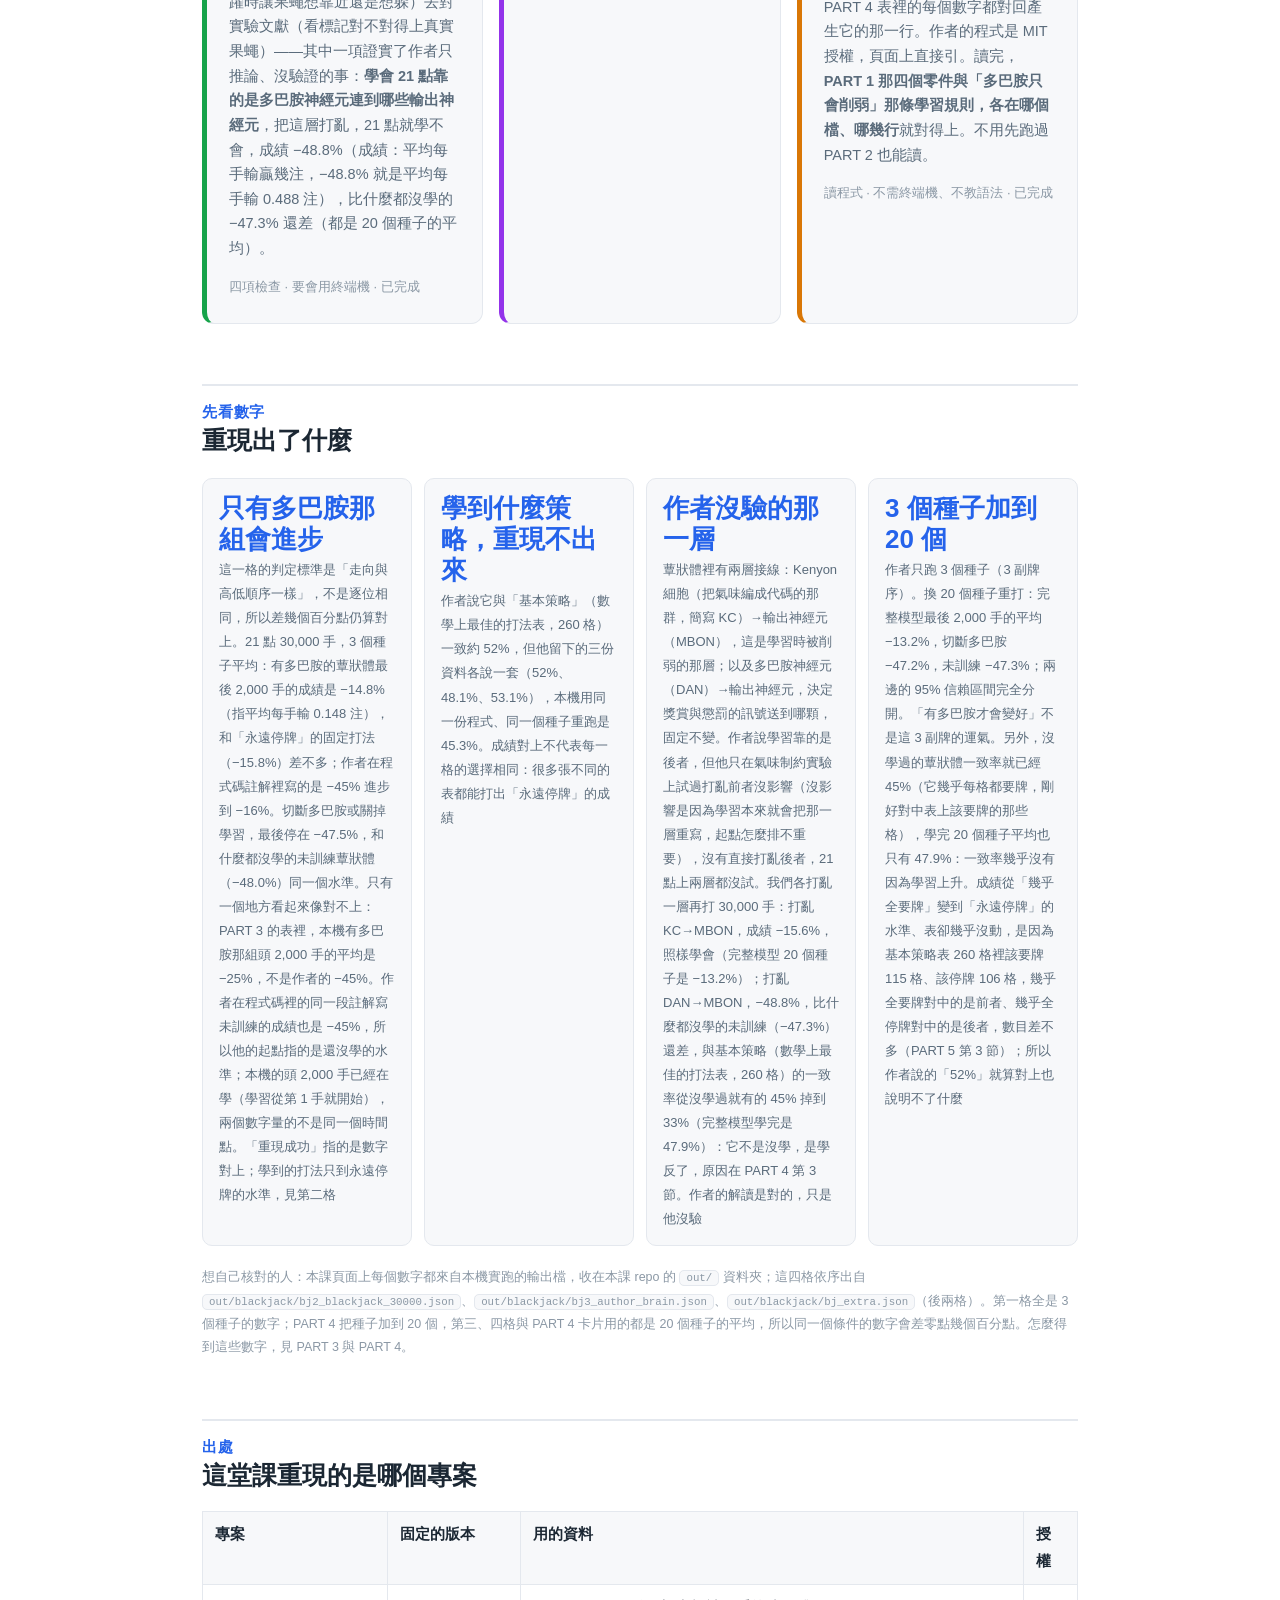
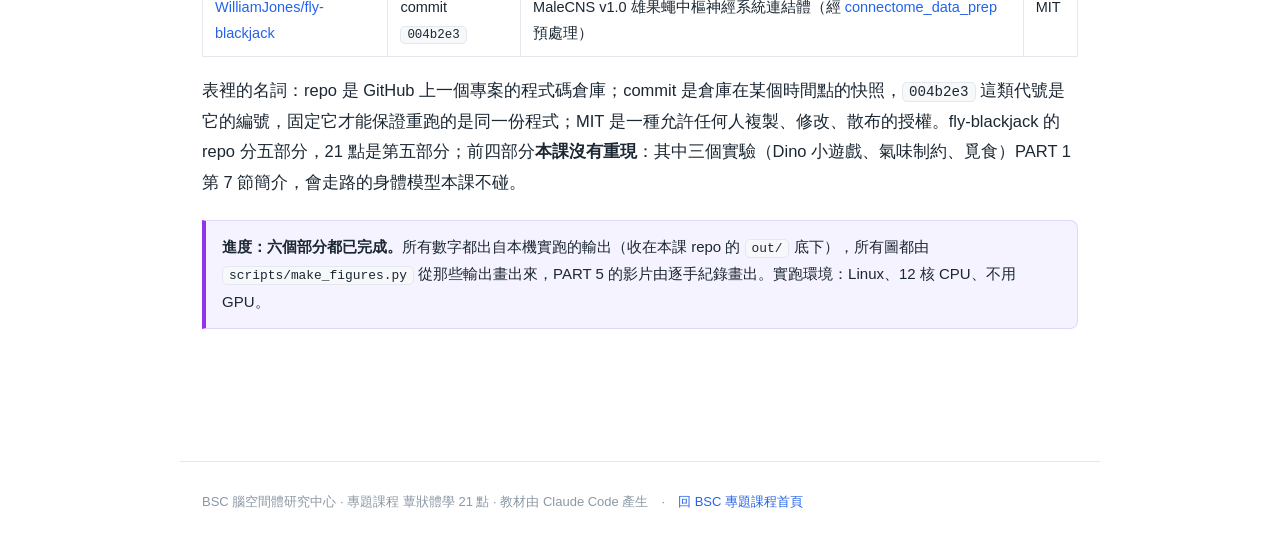
==== commit 4b4db155: "【進行中】只講 21 點：PART 4 重寫、圖、下載包、可攜測試、影片重做；首頁與 PART 1/3/4/5 冷讀三輪 Co-Authored-By: Claude Fable 5.1 <norep" ====
--- a/index.html
+++ b/index.html
@@ -23,49 +23,49 @@
       <track kind="captions" src="assets/flybj-overview.vtt" srclang="zh-Hant" label="中文字幕" default>
       你的瀏覽器不支援內嵌影片，<a href="assets/flybj-overview.mp4">可以直接下載這個 MP4</a>。
     </video>
-    <figcaption><b>12 分 12 秒　·　1080p　·　附中文字幕（播放器右下角開啟）。</b>投影片由課程網頁的內容與圖自動產生，共 14 張。
+    <figcaption><b>12 分 27 秒　·　1080p　·　附中文字幕（播放器右下角開啟）。</b>投影片由課程網頁的內容與圖自動產生，共 14 張。
     <span class="figsrc">投影片要點與旁白稿在 <code>scripts/video_slides.py</code>，影片由 <code>scripts/make_video.py</code> 產生，規格記在 <code>out/video_meta.json</code>；<code>scripts/video_check.py</code> 檢查「投影片上寫的每一點，旁白有沒有講到」。影片本身也可以<a href="assets/flybj-overview.mp4">直接下載</a>。</span></figcaption>
   </figure>
 
   <div class="intro"><dl>
     <dt>這是什麼</dt>
-    <dd>一堂「重現」的專題課。對象是一個公開在 GitHub 上的專案 <b>fly-blackjack</b>：它從一隻雄果蠅的<b>連結體</b>（connectome：一顆腦裡每一顆神經元連到哪些神經元、各有幾個突觸的完整清單）切出<b>蕈狀體</b>（果蠅負責嗅覺學習的腦區），把牌面編成「氣味」送進去，贏了讓獎賞群的多巴胺神經元放電、輸了讓懲罰群的放電，讓它用學氣味好壞的方式學 21 點怎麼打。多巴胺是腦裡負責傳「這件事是好是壞」的化學訊號。獎賞群和懲罰群是兩群不同的神經元，各連到不同的輸出神經元；輸出神經元是蕈狀體的出口，它們的活動高低決定這手牌想不想要牌。</dd>
-    <dd>清單本身不會動；把清單裡每一顆神經元換成一條會算活動量（這顆神經元此刻有多活躍，一個數）的式子、照清單接起來、再加上一條「多巴胺來了就削弱連結」的規則，就成了一個會學的模型。獎賞和懲罰都只會削弱，差別在削弱的是通往哪些輸出神經元的連結（PART 1 講這件事）。作者的 repo（GitHub 上的程式碼倉庫）裡還有三個別的實驗（一個躲障礙的小遊戲、氣味配電擊的制約學習、在場地裡躲電擊氣味的覓食）；<b>本課只重現 21 點這一個實驗</b>，另外三個在 PART 1 最後一節簡介，數字不出現在本課。另一個同類的公開專案 fruitfly-lab（讓一段視覺迴路在 Doom 裡轉身開火、沒有學習）是<a href="https://marginli.github.io/bsc-flysimu/">另一堂獨立的課</a>。</dd>
+    <dd>一堂「重現」的專題課。對象是一個公開在 GitHub 上的專案 <b>fly-blackjack</b>。先認識三個詞。<b>連結體</b>（connectome）是一顆腦裡每一顆神經元連到哪些神經元、各有幾個突觸的完整清單；突觸是兩顆神經元之間傳訊號的接點。<b>蕈狀體</b>是果蠅負責嗅覺學習的腦區。<b>多巴胺</b>是腦裡負責傳「這件事是好是壞」的化學訊號，由兩群不同的多巴胺神經元送出：獎賞群報好事、懲罰群報壞事，各連到不同的輸出神經元；輸出神經元是蕈狀體的出口，它們的活動高低決定這手牌想不想要牌。fly-blackjack 做的事：從一隻雄果蠅的連結體切出蕈狀體，把牌面編成「氣味」送進去，贏了讓獎賞群的多巴胺神經元活躍起來、輸了讓懲罰群的活躍起來，讓它用學氣味好壞的方式學 21 點怎麼打。21 點的規則：每一手決定要不要再拿一張牌（要牌／停牌，前兩張時還可以加倍下注），點數超過 21 就爆牌輸，比莊家接近 21 就贏。</dd>
+    <dd>清單本身不會動；把清單裡每一顆神經元換成一條會算活動量（這顆神經元此刻有多活躍，一個數）的式子、照清單接起來、再加上一條「多巴胺來了就削弱連結」的規則，就成了一個會學的模型。獎賞和懲罰都只會削弱，差別在削弱的是通往哪些輸出神經元的連結（PART 1 講這件事）。作者的 repo（GitHub 上的程式碼倉庫）分五部分，21 點是第五部分；另外四部分裡三個是實驗（Dino：一個躲障礙的小遊戲；氣味制約：氣味配電擊的學習；覓食：在場地裡躲電擊氣味），一個是會走路的身體模型。<b>本課只重現 21 點這一個實驗</b>，另外三個實驗在 PART 1 最後一節簡介，數字不出現在本課。另一個同類的公開專案 fruitfly-lab（讓一段視覺迴路在 Doom，一款射擊遊戲，裡轉身開火、沒有學習）是<a href="https://marginli.github.io/bsc-flysimu/">另一堂獨立的課</a>。</dd>
     <dt>為什麼值得單獨開一堂</dt>
-    <dd>「果蠅大腦會學 21 點」這類示範在網路上傳得很快，但看示範影片判斷不了它可不可信。能判斷的辦法只有一個：<b>拿到程式碼，自己重跑，逐項對照作者宣稱的數字</b>。這個專案附了程式碼與對照組（把多巴胺切斷、把學習關掉再跑一次，看成績掉不掉；切斷多巴胺是多巴胺神經元照常放電、但到輸出神經元的連結設成 0，關掉學習是多巴胺照常送到、但不執行削弱規則，兩個條件結果一樣，就表示多巴胺的作用全部經過那層連結、沒有別的路），所以能真的做這件事。而它和多數「連結體玩遊戲」的示範不同：模型裡真的有東西在學，而且決定學習結果的那層接線（多巴胺神經元連到哪些輸出神經元）不是人設的，是從連結體資料裡查出來的。</dd>
+    <dd>「果蠅大腦會學 21 點」這類示範在網路上傳得很快，但看示範影片判斷不了它可不可信。能判斷的辦法只有一個：<b>拿到程式碼，自己重跑，逐項對照作者宣稱的數字</b>。這個專案附了程式碼與對照組，所以能真的做這件事。對照組是把模型的某一部分拿掉再跑一次，看成績掉不掉：一組把多巴胺神經元到輸出神經元的連結設成 0（切斷多巴胺），一組多巴胺照常送到、但不執行削弱規則（關掉學習）。而它和多數「連結體玩遊戲」的示範不同：模型裡真的有東西在學，而且決定學習結果的那層接線（多巴胺神經元連到哪些輸出神經元）不是人設的，是從連結體資料裡查出來的。</dd>
     <dt>怎麼讀</dt>
-    <dd>按下面六個按鈕的順序：先弄懂專案在做什麼（1），把環境準備好（2），逐步重現（3），再做作者沒做的檢查（4），在影片上逐手看蕈狀體怎麼打（5）；最後一頁把一鍵重跑叫到的每一支程式讀一遍（6），想知道這些數字到底是哪幾行算出來的再讀。</dd>
+    <dd>按下面六個按鈕的順序：先弄懂專案在做什麼（1），把環境準備好（2），逐步重現（3），再做作者沒做的檢查（4），在影片上逐手看蕈狀體怎麼打（5）；最後一頁把一鍵重跑（下載包裡的 <code>run_all.sh</code>：PART 2 要打的兩個指令，一個建環境、一個就是它，它一個指令把 PART 3、PART 4 全部跑完）叫到的每一支程式讀一遍（6），想知道這些數字到底是哪幾行算出來的再讀。</dd>
     <dt>需要什麼基礎</dt>
-    <dd>PART 1 與 PART 5 不需要程式基礎；PART 6 讀程式，但不教語法，不會寫程式也讀得下去。PART 2 到 PART 4 要會在終端機（電腦上輸入文字指令的視窗，Mac 叫終端機、Linux 叫 Terminal；本課只在 Linux 與 macOS 上測過）貼上指令並執行，但不需要會寫程式；所有指令都附在頁面上，也打包成<a href="downloads/flyblackjack-code.zip">一個下載包</a>。</dd>
+    <dd>PART 1 與 PART 5 不需要程式基礎；PART 6 讀程式，但不教語法，不會寫程式也讀得下去。PART 2 到 PART 4 要會在終端機（電腦上輸入文字指令的視窗，Mac 叫終端機、Linux 叫 Terminal；本課只在 Linux 與 macOS 上測過）貼上指令並執行，但不需要會寫程式；所有指令都附在頁面上，也打包成<a href="downloads/flyblackjack-code.zip">一個下載包</a>（點這個連結就能下載；本課自己的程式碼與實跑紀錄都在課程網站的 repo <a href="https://github.com/marginli/bsc-flyblackjack">marginli/bsc-flyblackjack</a>，和作者的 repo 是兩個不同的倉庫）。</dd>
   </dl></div>
 
   <div class="note">
-    <b>「重現」在這堂課裡的意思：</b>用作者公開的程式碼與資料、固定在作者的版本，在另一台電腦上重跑，逐項比對作者宣稱的數字。每一項比對之前，先寫下<b>怎樣算對上</b>：有些要逐位相同（每一個數字、每一位小數都一樣），有些只要求「條件之間的高低順序一樣」。判定標準在 <a href="part3-repro.html#s1">PART 3</a> 第一節講清楚。
+    <b>「重現」在這堂課裡的意思：</b>用作者公開的程式碼與資料、固定在作者的版本，在另一台電腦上重跑，逐項比對作者宣稱的數字。每一項比對之前，先寫下<b>怎樣算對上</b>：有些要逐位相同（每一個數字、每一位小數都一樣），有些只要求「條件（完整模型、切斷多巴胺、未訓練這幾種設定）之間的高低順序一樣」。判定標準在 <a href="part3-repro.html#s1">PART 3</a> 第一節講清楚。
   </div>
 
   <div class="btns">
     <a class="btn c1" href="part1-what.html">
       <span class="no">PART 1</span>
       <span class="t">這個專案在做什麼</span>
-      <p class="s">連結體怎麼變成一個會學的模型，要接上四個零件：連結體、神經元方程式、輸入編碼、讀出規則（輸出神經元的活動怎麼變成要牌或停牌的決定）。本頁依序講從 MaleCNS（那份雄果蠅連結體資料的名字）切出蕈狀體的四群神經元（其中把氣味編成代碼的那群，作者只挑了 1,200 顆來建模型）、不模擬一顆顆脈衝、只算一個活躍程度的活動量算法、「多巴胺只會削弱連結」這條學習規則、牌面怎麼編成氣味與怎麼選動作。並逐項分清楚<b>哪些來自資料、哪些是人為設定</b>。最後一節簡介 repo 裡另外三個本課不重現的實驗。</p>
+      <p class="s">連結體怎麼變成一個會學的模型，要接上四個零件：連結體、神經元方程式、輸入編碼、讀出規則（輸出神經元的活動怎麼變成要牌或停牌的決定）。本頁先講從 MaleCNS（那份雄果蠅連結體資料的名字）切出蕈狀體的四群神經元：把氣味訊號送進蕈狀體的投射神經元、把氣味編成代碼的 Kenyon 細胞（切出來的蕈狀體裡同時接到輸入、又連到輸出的共 3,811 顆，作者只挑了 1,200 顆來建模型，說是為了省計算）、輸出神經元、多巴胺神經元。再講三件人為設定：活動量算法（不模擬神經元一顆顆發出的短電訊號，也就是脈衝，只算一個活躍程度）、「多巴胺只會削弱連結」這條學習規則、牌面怎麼編成氣味與怎麼選動作。並逐項分清楚<b>哪些來自資料、哪些是人為設定</b>。最後一節簡介 repo 裡另外三個本課不重現的實驗。</p>
       <p class="m">概念為主 · 不需程式基礎 · 已完成</p>
     </a>
     <a class="btn c2" href="part2-setup.html">
       <span class="no">PART 2</span>
       <span class="t">準備環境與資料</span>
-      <p class="s">一個 Python 執行環境（用 conda 這個工具建）、兩個要固定的地方（程式碼的版本、資料下載時的核對），以及一個會讓結果悄悄改變的陷阱：<b>家目錄裡另外裝過的套件會混進環境</b>，而且不會有任何警告。</p>
+      <p class="s">一個 Python 執行環境（用 conda 這個工具建）、兩個要固定的地方（程式碼的版本、資料下載時的核對），以及一個會讓結果悄悄改變的陷阱：<b>你電腦上以前裝過的別的程式零件（套件），會被誤用進這堂課的執行環境</b>，而且不會有任何警告。</p>
       <p class="m">實作 · 要會用終端機 · 已完成</p>
     </a>
     <a class="btn c4" href="part3-repro.html">
       <span class="no">PART 3</span>
       <span class="t">重現 21 點</span>
-      <p class="s">三個步驟（BJ1–BJ3），每一步先訂「怎樣算對上」再跑：下載資料並切出蕈狀體，逐位相同；21 點 30,000 手，成績的形狀對上；把作者附的、打過 30,000 手的大腦檔重新評分，<b>學到什麼策略對不上</b>，而且作者自己的三份資料（README、程式註解、大腦檔）說法也不一。</p>
+      <p class="s">三個步驟（BJ1–BJ3），每一步先訂「怎樣算對上」再跑：下載資料並切出蕈狀體，切出來的檔案、細胞數與連結數逐位相同；21 點 30,000 手，成績隨手數變化的走向與作者的對上；把作者附的大腦檔（他訓練完存下來的模型檔）載入程式、重算它在 260 格策略表（每種牌面該怎麼打的表，數學上最佳的打法）裡有幾格和表一致，<b>學到什麼策略對不上</b>，而且作者自己的三份資料（README、程式註解、大腦檔）說法也不一。</p>
       <p class="m">BJ1–BJ3 · 要會用終端機 · 已完成</p>
     </a>
     <a class="btn c3" href="part4-checks.html">
       <span class="no">PART 4</span>
       <span class="t">作者沒做的檢查</span>
-      <p class="s">重現成功只代表「照作者的做法會得到作者的數字」。再往前一步，四項都在 21 點上做：3 個種子加到 20 個（種子：亂數的起點；換一個種子就是換一副牌）、打亂兩層接線各看一次、換一批神經元（看結果是不是只對作者挑的那 1,200 顆成立）、拿作者給每顆輸出神經元標的「趨近／迴避」去對實驗文獻（看標記對不對得上真實果蠅）——其中一項證實了作者只推論、沒驗證的事：<b>學會 21 點靠的是多巴胺神經元連到哪些輸出神經元</b>，把這層打亂，__X2_CARD__。</p>
+      <p class="s">重現成功只代表「照作者的做法會得到作者的數字」。再往前一步，做四項檢查，前三項在 21 點上做、第四項查文獻：3 個種子加到 20 個（種子：亂數的起點；換一個種子就是換一副牌）、兩層接線（Kenyon 細胞→輸出神經元、多巴胺神經元→輸出神經元）各打亂一次、換一批神經元（看結果是不是只對作者挑的那 1,200 顆成立）、拿作者給每顆輸出神經元標的「趨近／迴避」（這顆神經元活躍時讓果蠅想靠近還是想躲）去對實驗文獻（看標記對不對得上真實果蠅）——其中一項證實了作者只推論、沒驗證的事：<b>學會 21 點靠的是多巴胺神經元連到哪些輸出神經元</b>，把這層打亂，21 點就學不會，成績 −48.8%（成績：平均每手輸贏幾注，−48.8% 就是平均每手輸 0.488 注），比什麼都沒學的 −47.3% 還差（都是 20 個種子的平均）。</p>
       <p class="m">四項檢查 · 要會用終端機 · 已完成</p>
     </a>
     <a class="btn c2" href="part5-demo.html">
@@ -77,20 +77,20 @@
     <a class="btn c4" href="part6-code.html">
       <span class="no">PART 6</span>
       <span class="t">讀程式：兩個指令按下去，電腦做了哪些事</span>
-      <p class="s">從 <code>run_all.sh</code> 開始，順著「誰叫了誰」讀三層：第一層是本課寫的兩支 shell script（一個文字檔，裡面是一行一行的終端機指令），第二層是它們叫到的六支 Python 程式（兩支作者的、四支本課寫的），第三層是模型本身的兩個檔：蕈狀體與 21 點。每一段程式先說在做什麼、為什麼要有，再逐行標記；PART 3、PART 4 表裡的每個數字都對回產生它的那一行。作者的程式是 MIT 授權，頁面上直接引。讀完，<b>PART 1 那四個零件與「多巴胺只會削弱」那條學習規則，各在哪個檔、哪幾行</b>就對得上。不用先跑過 PART 2 也能讀。</p>
+      <p class="s">從 <code>run_all.sh</code> 開始，順著「誰叫了誰」讀三層：第一層是本課寫的兩支 shell script（一個文字檔，裡面是一行一行的終端機指令：建環境的 <code>setup_envs.sh</code> 與一鍵重跑的 <code>run_all.sh</code>），第二層是它們叫到的六支 Python 程式（兩支作者的、四支本課寫的），第三層是模型本身的兩個檔：蕈狀體與 21 點。每一段程式先說在做什麼、為什麼要有，再逐行標記；PART 3、PART 4 表裡的每個數字都對回產生它的那一行。作者的程式是 MIT 授權，頁面上直接引。讀完，<b>PART 1 那四個零件與「多巴胺只會削弱」那條學習規則，各在哪個檔、哪幾行</b>就對得上。不用先跑過 PART 2 也能讀。</p>
       <p class="m">讀程式 · 不需終端機、不教語法 · 已完成</p>
     </a>
   </div>
 
   <h2><span class="pt">先看數字</span>重現出了什麼</h2>
   <div class="statgrid">
-    <div class="stat"><div class="v">只有多巴胺那組會進步</div><div class="k">21 點 30,000 手，3 個種子平均：有多巴胺的蕈狀體最後 2,000 手的成績是 −14.8%（指平均每手輸 0.148 注），和「永遠停牌」的固定打法（−15.8%）差不多；作者寫的是 −45% 進步到 −16%。切斷多巴胺或關掉學習，最後停在 −47.5%，和什麼都沒學的未訓練蕈狀體（−48.0%）同一個水準。只有一個地方看起來像對不上：PART 3 的表裡，本機有多巴胺那組頭 2,000 手的平均是 −25%，不是作者的 −45%。作者在同一份註解裡寫未訓練的成績也是 −45%，所以他的起點指的是還沒學的水準；本機的頭 2,000 手已經在學（學習從第 1 手就開始），兩個數字量的不是同一個時間點。「重現成功」指的是數字對上；學到的打法只到永遠停牌的水準，見第二格</div></div>
+    <div class="stat"><div class="v">只有多巴胺那組會進步</div><div class="k">這一格的判定標準是「走向與高低順序一樣」，不是逐位相同，所以差幾個百分點仍算對上。21 點 30,000 手，3 個種子平均：有多巴胺的蕈狀體最後 2,000 手的成績是 −14.8%（指平均每手輸 0.148 注），和「永遠停牌」的固定打法（−15.8%）差不多；作者在程式碼註解裡寫的是 −45% 進步到 −16%。切斷多巴胺或關掉學習，最後停在 −47.5%，和什麼都沒學的未訓練蕈狀體（−48.0%）同一個水準。只有一個地方看起來像對不上：PART 3 的表裡，本機有多巴胺那組頭 2,000 手的平均是 −25%，不是作者的 −45%。作者在程式碼裡的同一段註解寫未訓練的成績也是 −45%，所以他的起點指的是還沒學的水準；本機的頭 2,000 手已經在學（學習從第 1 手就開始），兩個數字量的不是同一個時間點。「重現成功」指的是數字對上；學到的打法只到永遠停牌的水準，見第二格</div></div>
     <div class="stat"><div class="v">學到什麼策略，重現不出來</div><div class="k">作者說它與「基本策略」（數學上最佳的打法表，260 格）一致約 52%，但他留下的三份資料各說一套（52%、48.1%、53.1%），本機用同一份程式、同一個種子重跑是 45.3%。成績對上不代表每一格的選擇相同：很多張不同的表都能打出「永遠停牌」的成績</div></div>
-    <div class="stat"><div class="v">作者沒驗的那一層</div><div class="k">蕈狀體裡有兩層接線：Kenyon 細胞（把氣味編成代碼的那群，簡寫 KC）→輸出神經元（MBON），這是學習時被削弱的那層；以及多巴胺神經元（DAN）→輸出神經元，決定獎賞與懲罰的訊號送到哪顆，固定不變。作者說學習靠的是後者，但他只在氣味制約實驗上試過打亂前者沒影響（沒影響是因為學習本來就會把那一層重寫，起點怎麼排不重要），沒有直接打亂後者，21 點上兩層都沒試。我們各打亂一層再打 30,000 手：打亂 KC→MBON，__X2_KC__；打亂 DAN→MBON，__X2_DAN__。作者的解讀是對的，只是他沒驗</div></div>
-    <div class="stat"><div class="v">3 個種子加到 20 個</div><div class="k">作者只跑 3 個種子（3 副牌序）。換 20 個種子重打：完整模型最後 2,000 手的平均 __X1_FULL__，切斷多巴胺 __X1_CUT__，未訓練 __X1_UNT__；兩邊的 95% 信賴區間完全分開。「有多巴胺才會變好」不是這 3 副牌的運氣。另外，沒學過的蕈狀體一致率就已經 45%，學完 20 個種子平均也只有 __X1_AGREE__：一致率幾乎沒有因為學習上升，所以作者說的「52%」就算對上也說明不了什麼</div></div>
+    <div class="stat"><div class="v">作者沒驗的那一層</div><div class="k">蕈狀體裡有兩層接線：Kenyon 細胞（把氣味編成代碼的那群，簡寫 KC）→輸出神經元（MBON），這是學習時被削弱的那層；以及多巴胺神經元（DAN）→輸出神經元，決定獎賞與懲罰的訊號送到哪顆，固定不變。作者說學習靠的是後者，但他只在氣味制約實驗上試過打亂前者沒影響（沒影響是因為學習本來就會把那一層重寫，起點怎麼排不重要），沒有直接打亂後者，21 點上兩層都沒試。我們各打亂一層再打 30,000 手：打亂 KC→MBON，成績 −15.6%，照樣學會（完整模型 20 個種子是 −13.2%）；打亂 DAN→MBON，−48.8%，比什麼都沒學的未訓練（−47.3%）還差，與基本策略（數學上最佳的打法表，260 格）的一致率從沒學過就有的 45% 掉到 33%（完整模型學完是 47.9%）：它不是沒學，是學反了，原因在 PART 4 第 3 節。作者的解讀是對的，只是他沒驗</div></div>
+    <div class="stat"><div class="v">3 個種子加到 20 個</div><div class="k">作者只跑 3 個種子（3 副牌序）。換 20 個種子重打：完整模型最後 2,000 手的平均 −13.2%，切斷多巴胺 −47.2%，未訓練 −47.3%；兩邊的 95% 信賴區間完全分開。「有多巴胺才會變好」不是這 3 副牌的運氣。另外，沒學過的蕈狀體一致率就已經 45%（它幾乎每格都要牌，剛好對中表上該要牌的那些格），學完 20 個種子平均也只有 47.9%：一致率幾乎沒有因為學習上升。成績從「幾乎全要牌」變到「永遠停牌」的水準、表卻幾乎沒動，是因為基本策略表 260 格裡該要牌 115 格、該停牌 106 格，幾乎全要牌對中的是前者、幾乎全停牌對中的是後者，數目差不多（PART 5 第 3 節）；所以作者說的「52%」就算對上也說明不了什麼</div></div>
   </div>
 
-  <p class="figsrc">想自己核對的人：本課頁面上每個數字都來自本機實跑的輸出檔，收在 repo 的 <code>out/</code> 資料夾；這四格依序出自 <code>out/blackjack/bj2_blackjack_30000.json</code>、<code>out/blackjack/bj3_author_brain.json</code>、<code>out/blackjack/bj_extra.json</code>（後兩格）。怎麼得到這些數字，見 PART 3 與 PART 4。</p>
+  <p class="figsrc">想自己核對的人：本課頁面上每個數字都來自本機實跑的輸出檔，收在本課 repo 的 <code>out/</code> 資料夾；這四格依序出自 <code>out/blackjack/bj2_blackjack_30000.json</code>、<code>out/blackjack/bj3_author_brain.json</code>、<code>out/blackjack/bj_extra.json</code>（後兩格）。第一格全是 3 個種子的數字；PART 4 把種子加到 20 個，第三、四格與 PART 4 卡片用的都是 20 個種子的平均，所以同一個條件的數字會差零點幾個百分點。怎麼得到這些數字，見 PART 3 與 PART 4。</p>
 
 
   <h2><span class="pt">出處</span>這堂課重現的是哪個專案</h2>
@@ -100,10 +100,10 @@
     <tr><td><a href="https://github.com/WilliamJones/fly-blackjack">WilliamJones/fly-blackjack</a></td><td>commit <code>004b2e3</code></td><td>MaleCNS v1.0 雄果蠅中樞神經系統連結體（經 <a href="https://github.com/YijieYin/connectome_data_prep">connectome_data_prep</a> 預處理）</td><td>MIT</td></tr>
   </table>
   </div>
-  <p>表裡的名詞：repo 是 GitHub 上一個專案的程式碼倉庫；commit 是倉庫在某個時間點的快照，<code>004b2e3</code> 這類代號是它的編號，固定它才能保證重跑的是同一份程式；MIT 是一種允許任何人複製、修改、散布的授權。fly-blackjack 的 repo 分五部分，21 點是第五部分；前四部分（Dino 小遊戲、會走路的身體模型、氣味制約、覓食）<b>本課沒有重現</b>，PART 1 第 7 節簡介。</p>
+  <p>表裡的名詞：repo 是 GitHub 上一個專案的程式碼倉庫；commit 是倉庫在某個時間點的快照，<code>004b2e3</code> 這類代號是它的編號，固定它才能保證重跑的是同一份程式；MIT 是一種允許任何人複製、修改、散布的授權。fly-blackjack 的 repo 分五部分，21 點是第五部分；前四部分<b>本課沒有重現</b>：其中三個實驗（Dino 小遊戲、氣味制約、覓食）PART 1 第 7 節簡介，會走路的身體模型本課不碰。</p>
 
   <div class="draft">
-    <b>進度：六個部分都已完成。</b>所有數字都出自本機實跑的輸出（收在 <code>out/</code> 底下），所有圖都由 <code>scripts/make_figures.py</code> 從那些輸出畫出來，PART 5 的影片由逐手紀錄畫出。實跑環境：Linux、12 核 CPU、不用 GPU。
+    <b>進度：六個部分都已完成。</b>所有數字都出自本機實跑的輸出（收在本課 repo 的 <code>out/</code> 底下），所有圖都由 <code>scripts/make_figures.py</code> 從那些輸出畫出來，PART 5 的影片由逐手紀錄畫出。實跑環境：Linux、12 核 CPU、不用 GPU。
   </div>
 
 </div>
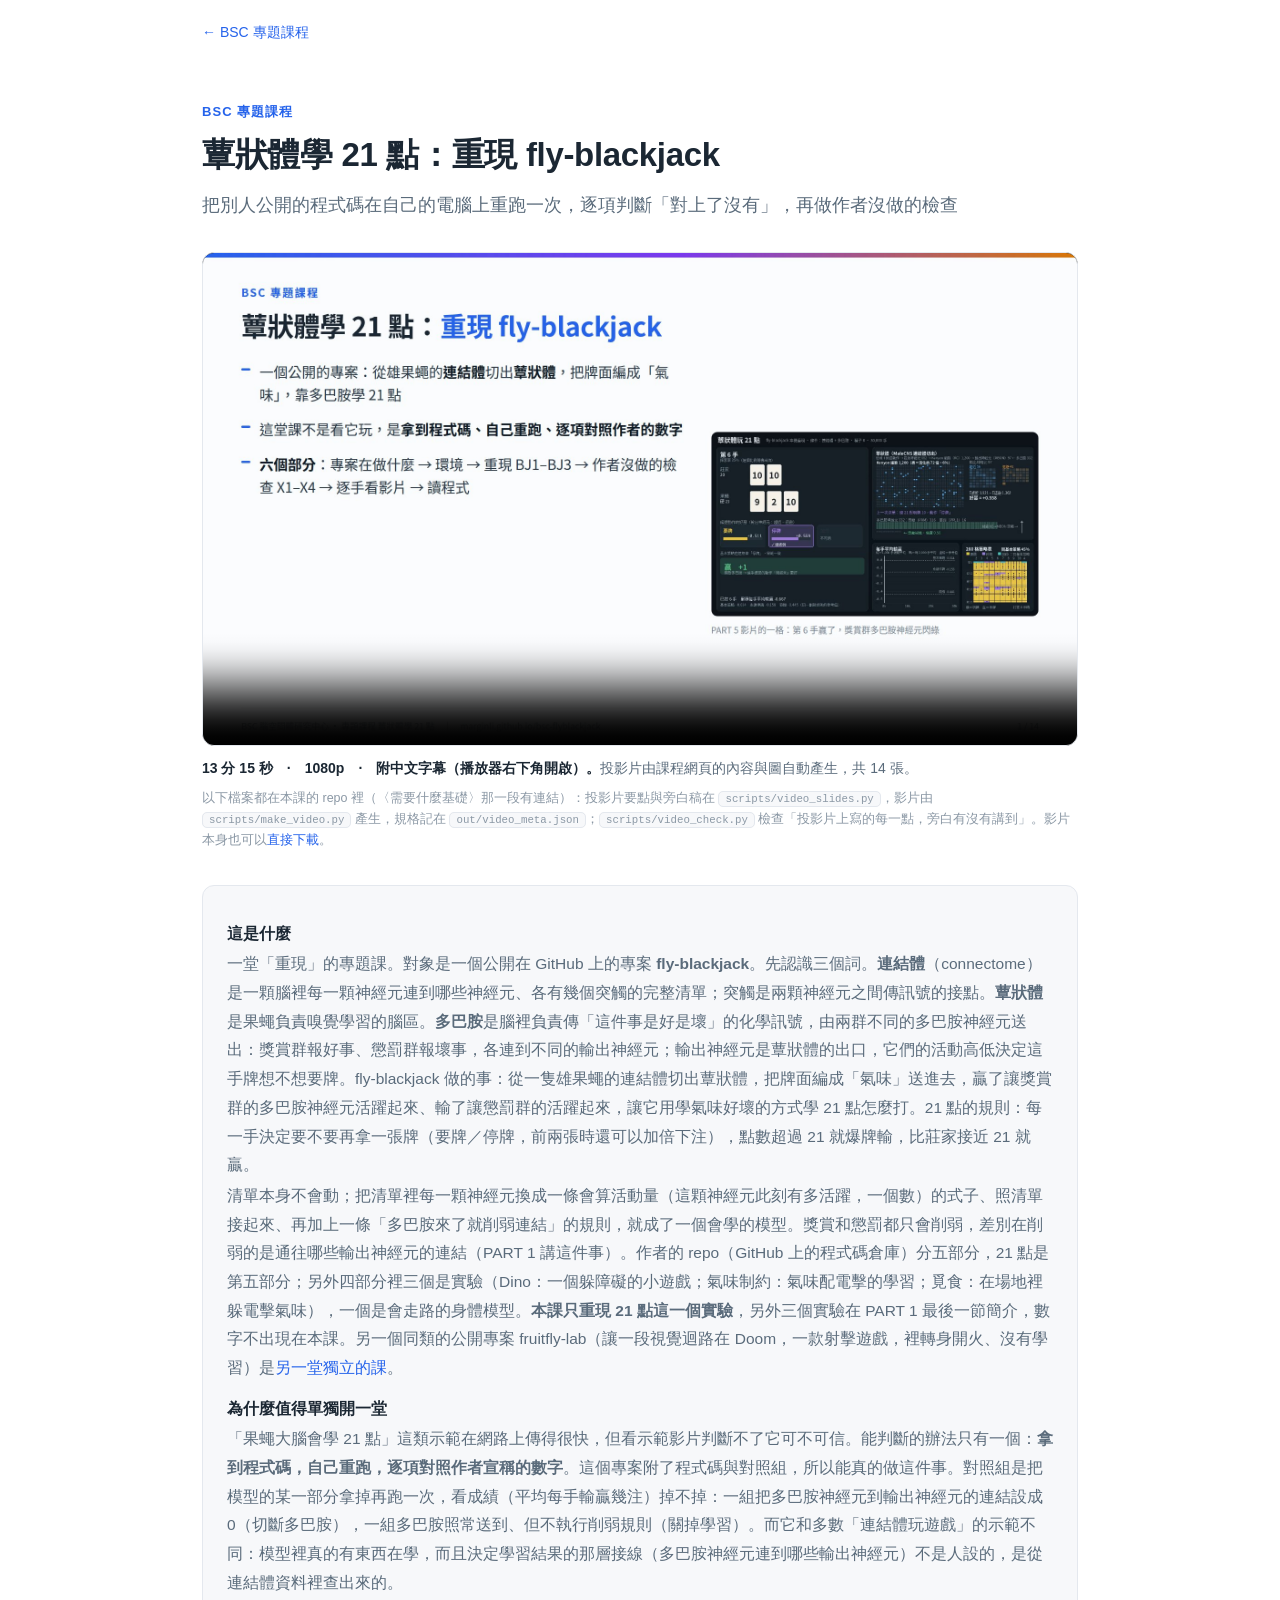
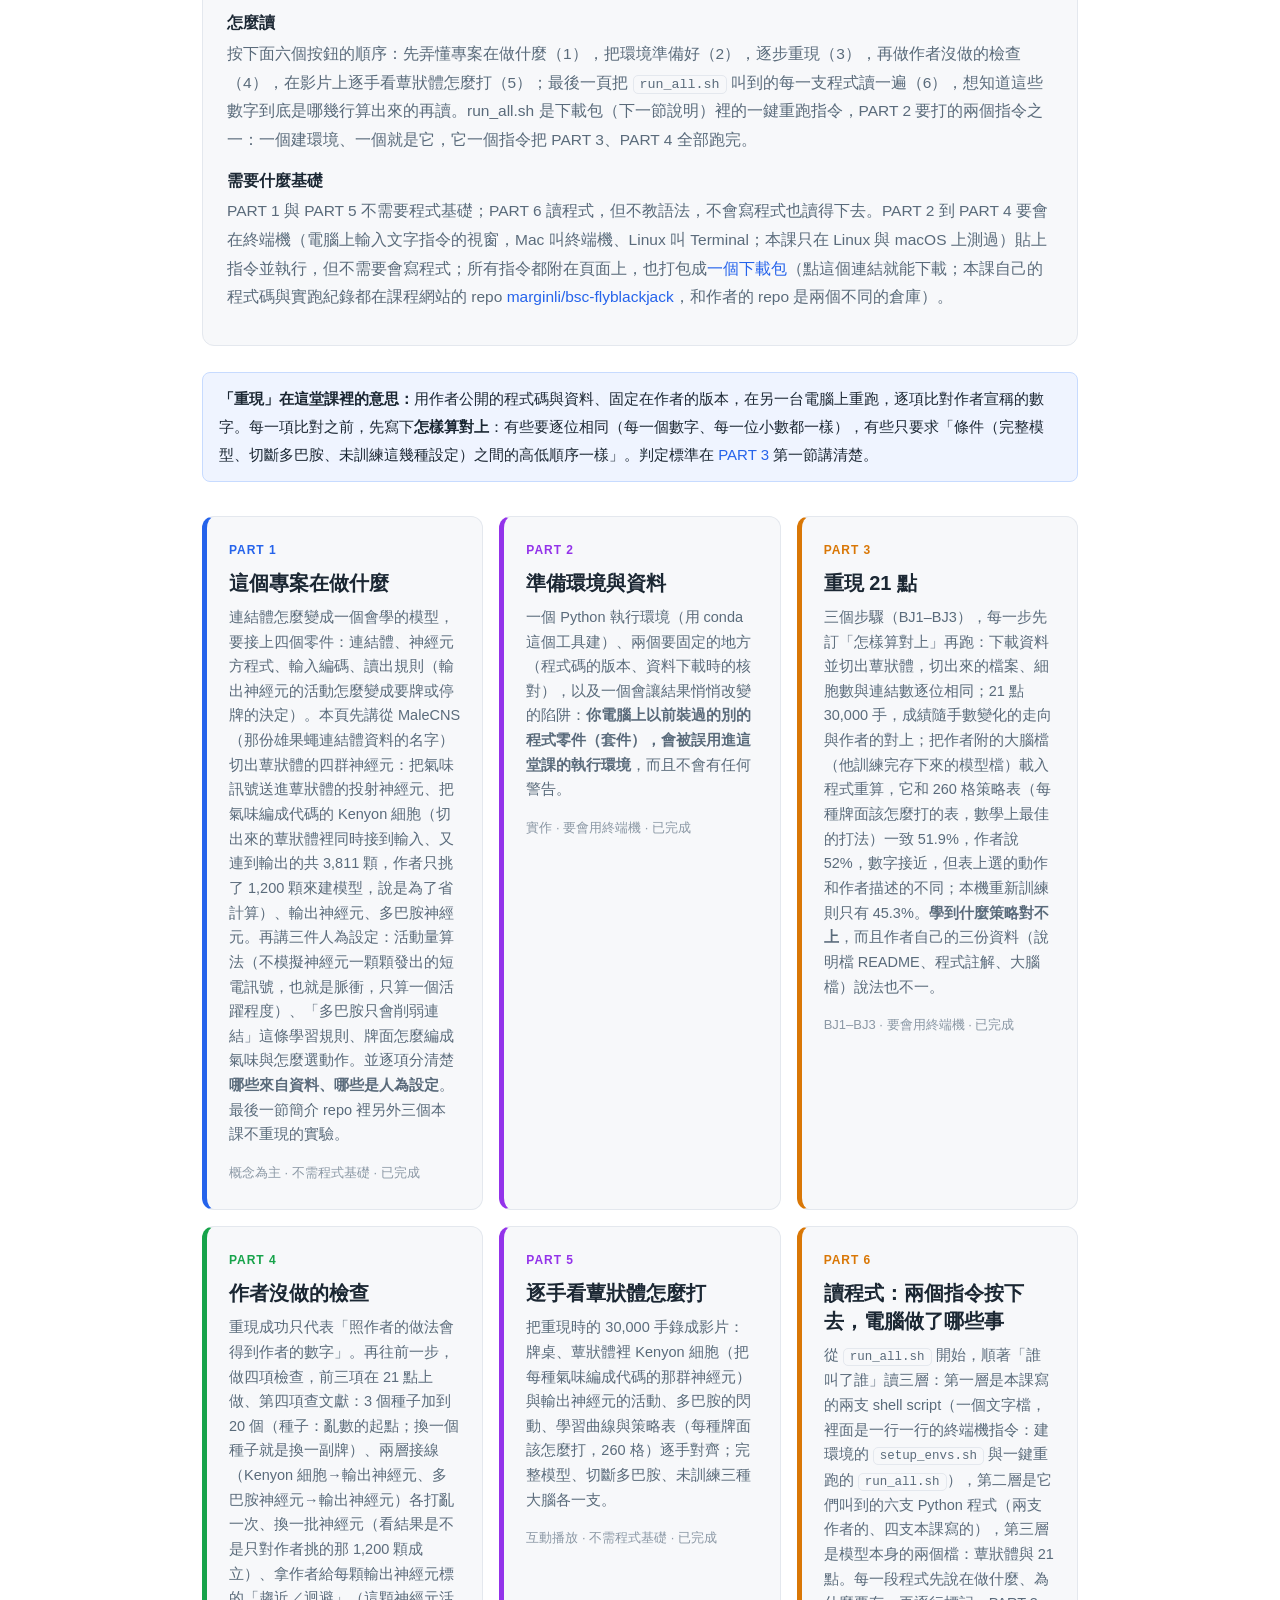
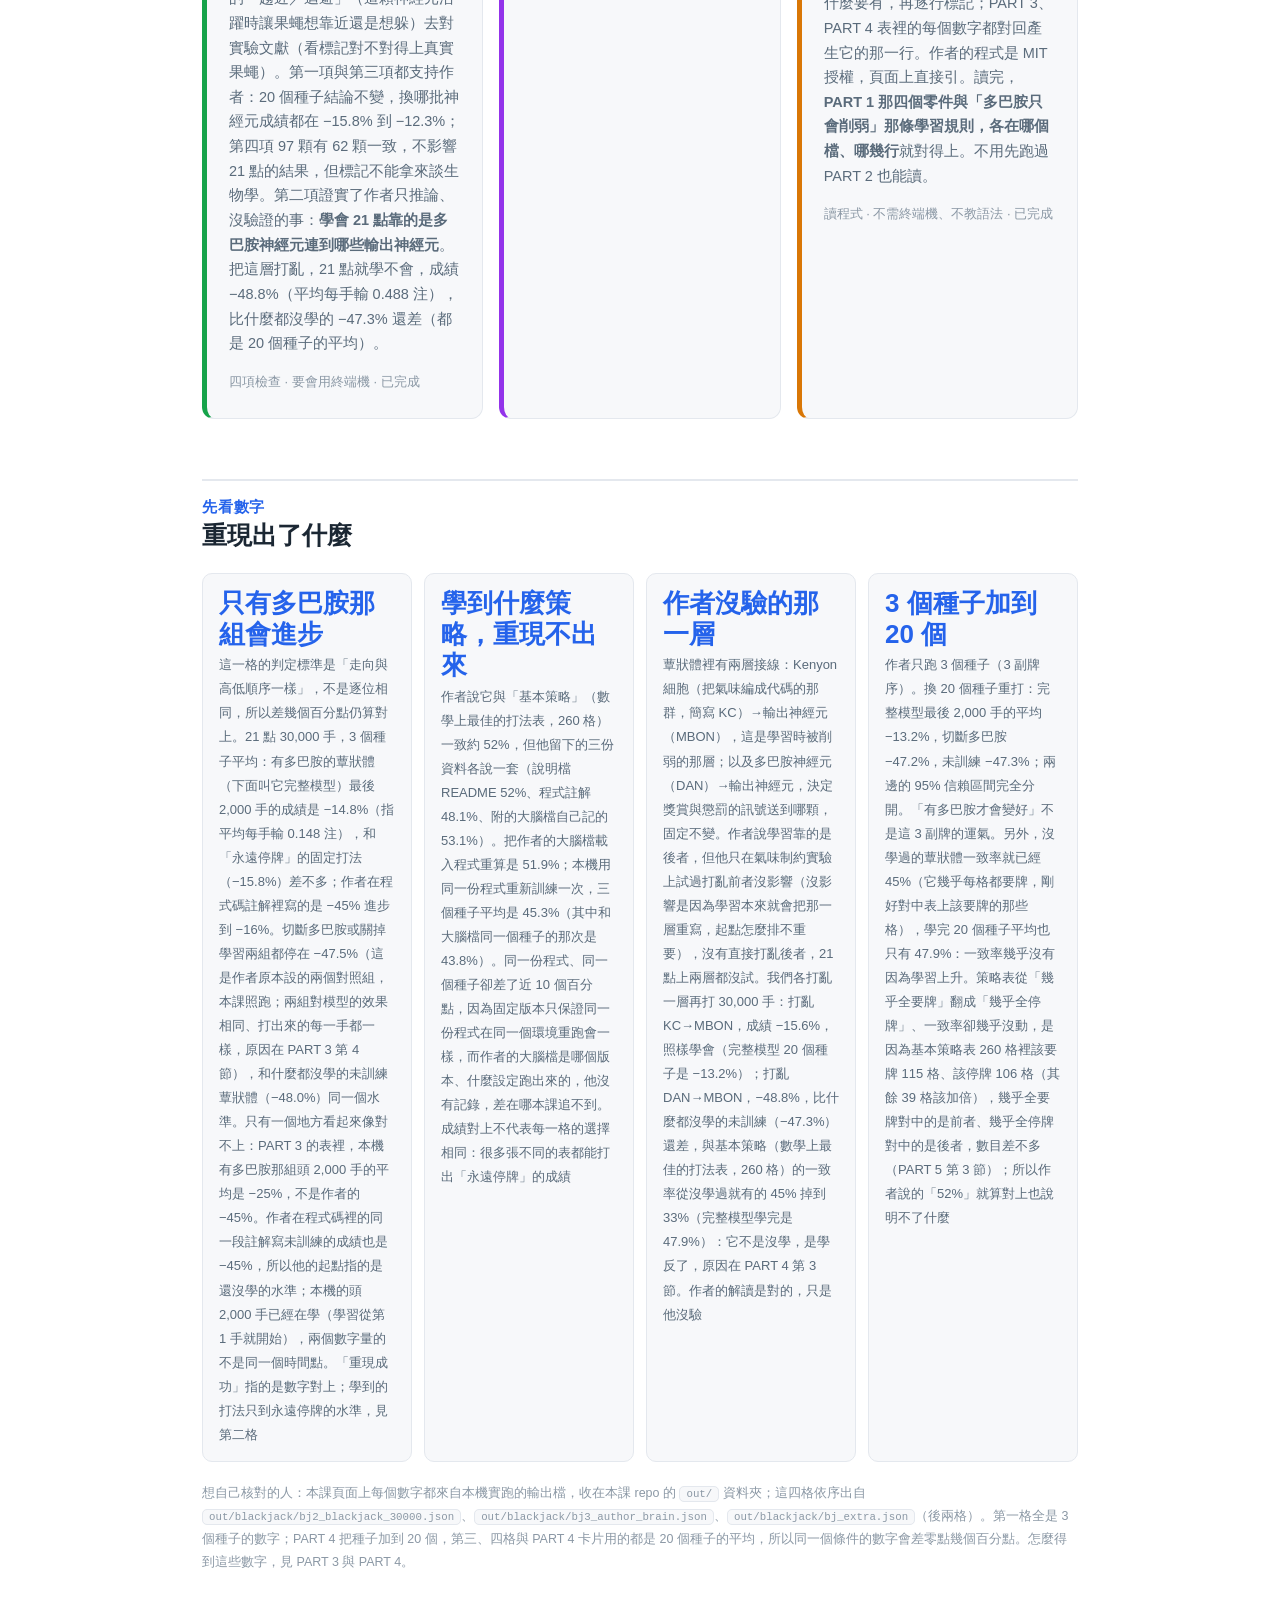
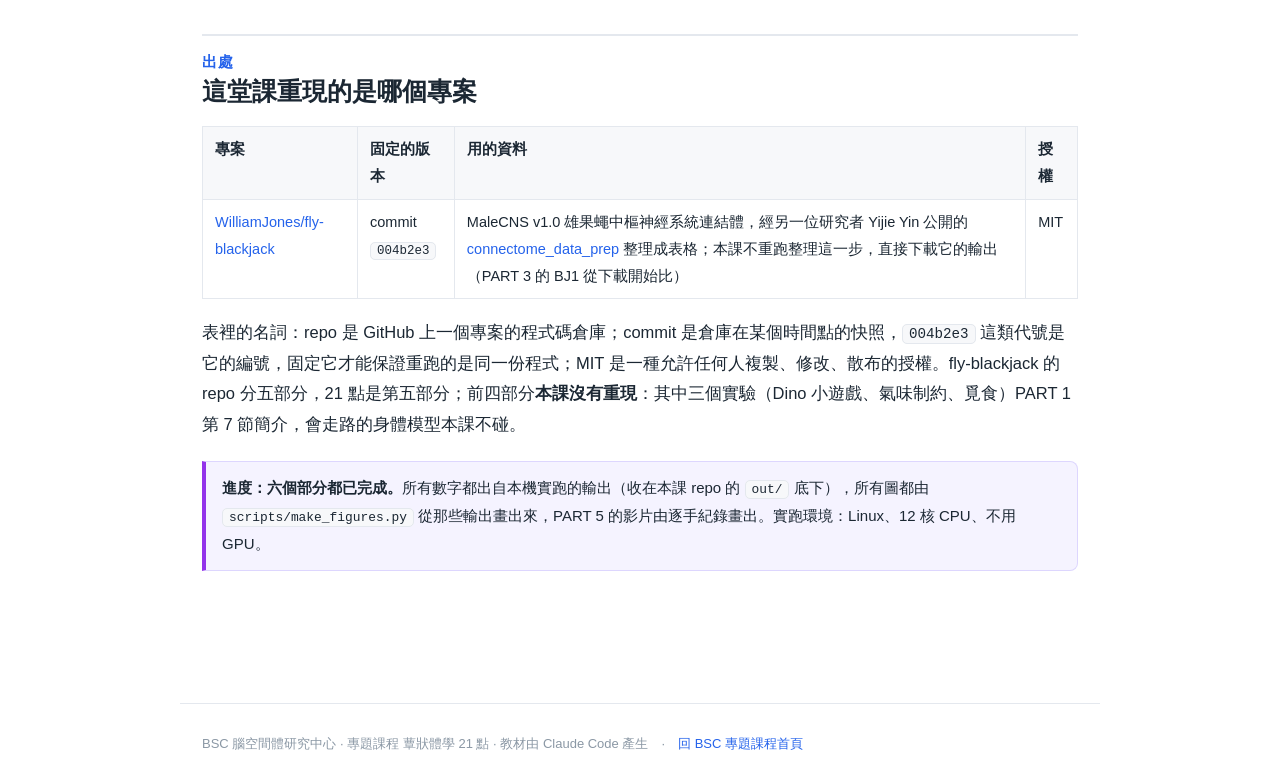
==== commit e6eadbb9: "【進行中】七頁冷讀完成；PART 2/6 補可攜測試數字；影片以新旁白重做；make_video／video_verify 音檔改以雜湊命名 Co-Authored-By: Claude Fable " ====
--- a/index.html
+++ b/index.html
@@ -23,8 +23,8 @@
       <track kind="captions" src="assets/flybj-overview.vtt" srclang="zh-Hant" label="中文字幕" default>
       你的瀏覽器不支援內嵌影片，<a href="assets/flybj-overview.mp4">可以直接下載這個 MP4</a>。
     </video>
-    <figcaption><b>12 分 27 秒　·　1080p　·　附中文字幕（播放器右下角開啟）。</b>投影片由課程網頁的內容與圖自動產生，共 14 張。
-    <span class="figsrc">投影片要點與旁白稿在 <code>scripts/video_slides.py</code>，影片由 <code>scripts/make_video.py</code> 產生，規格記在 <code>out/video_meta.json</code>；<code>scripts/video_check.py</code> 檢查「投影片上寫的每一點，旁白有沒有講到」。影片本身也可以<a href="assets/flybj-overview.mp4">直接下載</a>。</span></figcaption>
+    <figcaption><b>13 分 15 秒　·　1080p　·　附中文字幕（播放器右下角開啟）。</b>投影片由課程網頁的內容與圖自動產生，共 14 張。
+    <span class="figsrc">以下檔案都在本課的 repo 裡（〈需要什麼基礎〉那一段有連結）：投影片要點與旁白稿在 <code>scripts/video_slides.py</code>，影片由 <code>scripts/make_video.py</code> 產生，規格記在 <code>out/video_meta.json</code>；<code>scripts/video_check.py</code> 檢查「投影片上寫的每一點，旁白有沒有講到」。影片本身也可以<a href="assets/flybj-overview.mp4">直接下載</a>。</span></figcaption>
   </figure>
 
   <div class="intro"><dl>
@@ -32,9 +32,9 @@
     <dd>一堂「重現」的專題課。對象是一個公開在 GitHub 上的專案 <b>fly-blackjack</b>。先認識三個詞。<b>連結體</b>（connectome）是一顆腦裡每一顆神經元連到哪些神經元、各有幾個突觸的完整清單；突觸是兩顆神經元之間傳訊號的接點。<b>蕈狀體</b>是果蠅負責嗅覺學習的腦區。<b>多巴胺</b>是腦裡負責傳「這件事是好是壞」的化學訊號，由兩群不同的多巴胺神經元送出：獎賞群報好事、懲罰群報壞事，各連到不同的輸出神經元；輸出神經元是蕈狀體的出口，它們的活動高低決定這手牌想不想要牌。fly-blackjack 做的事：從一隻雄果蠅的連結體切出蕈狀體，把牌面編成「氣味」送進去，贏了讓獎賞群的多巴胺神經元活躍起來、輸了讓懲罰群的活躍起來，讓它用學氣味好壞的方式學 21 點怎麼打。21 點的規則：每一手決定要不要再拿一張牌（要牌／停牌，前兩張時還可以加倍下注），點數超過 21 就爆牌輸，比莊家接近 21 就贏。</dd>
     <dd>清單本身不會動；把清單裡每一顆神經元換成一條會算活動量（這顆神經元此刻有多活躍，一個數）的式子、照清單接起來、再加上一條「多巴胺來了就削弱連結」的規則，就成了一個會學的模型。獎賞和懲罰都只會削弱，差別在削弱的是通往哪些輸出神經元的連結（PART 1 講這件事）。作者的 repo（GitHub 上的程式碼倉庫）分五部分，21 點是第五部分；另外四部分裡三個是實驗（Dino：一個躲障礙的小遊戲；氣味制約：氣味配電擊的學習；覓食：在場地裡躲電擊氣味），一個是會走路的身體模型。<b>本課只重現 21 點這一個實驗</b>，另外三個實驗在 PART 1 最後一節簡介，數字不出現在本課。另一個同類的公開專案 fruitfly-lab（讓一段視覺迴路在 Doom，一款射擊遊戲，裡轉身開火、沒有學習）是<a href="https://marginli.github.io/bsc-flysimu/">另一堂獨立的課</a>。</dd>
     <dt>為什麼值得單獨開一堂</dt>
-    <dd>「果蠅大腦會學 21 點」這類示範在網路上傳得很快，但看示範影片判斷不了它可不可信。能判斷的辦法只有一個：<b>拿到程式碼，自己重跑，逐項對照作者宣稱的數字</b>。這個專案附了程式碼與對照組，所以能真的做這件事。對照組是把模型的某一部分拿掉再跑一次，看成績掉不掉：一組把多巴胺神經元到輸出神經元的連結設成 0（切斷多巴胺），一組多巴胺照常送到、但不執行削弱規則（關掉學習）。而它和多數「連結體玩遊戲」的示範不同：模型裡真的有東西在學，而且決定學習結果的那層接線（多巴胺神經元連到哪些輸出神經元）不是人設的，是從連結體資料裡查出來的。</dd>
+    <dd>「果蠅大腦會學 21 點」這類示範在網路上傳得很快，但看示範影片判斷不了它可不可信。能判斷的辦法只有一個：<b>拿到程式碼，自己重跑，逐項對照作者宣稱的數字</b>。這個專案附了程式碼與對照組，所以能真的做這件事。對照組是把模型的某一部分拿掉再跑一次，看成績（平均每手輸贏幾注）掉不掉：一組把多巴胺神經元到輸出神經元的連結設成 0（切斷多巴胺），一組多巴胺照常送到、但不執行削弱規則（關掉學習）。而它和多數「連結體玩遊戲」的示範不同：模型裡真的有東西在學，而且決定學習結果的那層接線（多巴胺神經元連到哪些輸出神經元）不是人設的，是從連結體資料裡查出來的。</dd>
     <dt>怎麼讀</dt>
-    <dd>按下面六個按鈕的順序：先弄懂專案在做什麼（1），把環境準備好（2），逐步重現（3），再做作者沒做的檢查（4），在影片上逐手看蕈狀體怎麼打（5）；最後一頁把一鍵重跑（下載包裡的 <code>run_all.sh</code>：PART 2 要打的兩個指令，一個建環境、一個就是它，它一個指令把 PART 3、PART 4 全部跑完）叫到的每一支程式讀一遍（6），想知道這些數字到底是哪幾行算出來的再讀。</dd>
+    <dd>按下面六個按鈕的順序：先弄懂專案在做什麼（1），把環境準備好（2），逐步重現（3），再做作者沒做的檢查（4），在影片上逐手看蕈狀體怎麼打（5）；最後一頁把 <code>run_all.sh</code> 叫到的每一支程式讀一遍（6），想知道這些數字到底是哪幾行算出來的再讀。run_all.sh 是下載包（下一節說明）裡的一鍵重跑指令，PART 2 要打的兩個指令之一：一個建環境、一個就是它，它一個指令把 PART 3、PART 4 全部跑完。</dd>
     <dt>需要什麼基礎</dt>
     <dd>PART 1 與 PART 5 不需要程式基礎；PART 6 讀程式，但不教語法，不會寫程式也讀得下去。PART 2 到 PART 4 要會在終端機（電腦上輸入文字指令的視窗，Mac 叫終端機、Linux 叫 Terminal；本課只在 Linux 與 macOS 上測過）貼上指令並執行，但不需要會寫程式；所有指令都附在頁面上，也打包成<a href="downloads/flyblackjack-code.zip">一個下載包</a>（點這個連結就能下載；本課自己的程式碼與實跑紀錄都在課程網站的 repo <a href="https://github.com/marginli/bsc-flyblackjack">marginli/bsc-flyblackjack</a>，和作者的 repo 是兩個不同的倉庫）。</dd>
   </dl></div>
@@ -59,13 +59,13 @@
     <a class="btn c4" href="part3-repro.html">
       <span class="no">PART 3</span>
       <span class="t">重現 21 點</span>
-      <p class="s">三個步驟（BJ1–BJ3），每一步先訂「怎樣算對上」再跑：下載資料並切出蕈狀體，切出來的檔案、細胞數與連結數逐位相同；21 點 30,000 手，成績隨手數變化的走向與作者的對上；把作者附的大腦檔（他訓練完存下來的模型檔）載入程式、重算它在 260 格策略表（每種牌面該怎麼打的表，數學上最佳的打法）裡有幾格和表一致，<b>學到什麼策略對不上</b>，而且作者自己的三份資料（README、程式註解、大腦檔）說法也不一。</p>
+      <p class="s">三個步驟（BJ1–BJ3），每一步先訂「怎樣算對上」再跑：下載資料並切出蕈狀體，切出來的檔案、細胞數與連結數逐位相同；21 點 30,000 手，成績隨手數變化的走向與作者的對上；把作者附的大腦檔（他訓練完存下來的模型檔）載入程式重算，它和 260 格策略表（每種牌面該怎麼打的表，數學上最佳的打法）一致 51.9%，作者說 52%，數字接近，但表上選的動作和作者描述的不同；本機重新訓練則只有 45.3%。<b>學到什麼策略對不上</b>，而且作者自己的三份資料（說明檔 README、程式註解、大腦檔）說法也不一。</p>
       <p class="m">BJ1–BJ3 · 要會用終端機 · 已完成</p>
     </a>
     <a class="btn c3" href="part4-checks.html">
       <span class="no">PART 4</span>
       <span class="t">作者沒做的檢查</span>
-      <p class="s">重現成功只代表「照作者的做法會得到作者的數字」。再往前一步，做四項檢查，前三項在 21 點上做、第四項查文獻：3 個種子加到 20 個（種子：亂數的起點；換一個種子就是換一副牌）、兩層接線（Kenyon 細胞→輸出神經元、多巴胺神經元→輸出神經元）各打亂一次、換一批神經元（看結果是不是只對作者挑的那 1,200 顆成立）、拿作者給每顆輸出神經元標的「趨近／迴避」（這顆神經元活躍時讓果蠅想靠近還是想躲）去對實驗文獻（看標記對不對得上真實果蠅）——其中一項證實了作者只推論、沒驗證的事：<b>學會 21 點靠的是多巴胺神經元連到哪些輸出神經元</b>，把這層打亂，21 點就學不會，成績 −48.8%（成績：平均每手輸贏幾注，−48.8% 就是平均每手輸 0.488 注），比什麼都沒學的 −47.3% 還差（都是 20 個種子的平均）。</p>
+      <p class="s">重現成功只代表「照作者的做法會得到作者的數字」。再往前一步，做四項檢查，前三項在 21 點上做、第四項查文獻：3 個種子加到 20 個（種子：亂數的起點；換一個種子就是換一副牌）、兩層接線（Kenyon 細胞→輸出神經元、多巴胺神經元→輸出神經元）各打亂一次、換一批神經元（看結果是不是只對作者挑的那 1,200 顆成立）、拿作者給每顆輸出神經元標的「趨近／迴避」（這顆神經元活躍時讓果蠅想靠近還是想躲）去對實驗文獻（看標記對不對得上真實果蠅）。第一項與第三項都支持作者：20 個種子結論不變，換哪批神經元成績都在 −15.8% 到 −12.3%；第四項 97 顆有 62 顆一致，不影響 21 點的結果，但標記不能拿來談生物學。第二項證實了作者只推論、沒驗證的事：<b>學會 21 點靠的是多巴胺神經元連到哪些輸出神經元</b>。把這層打亂，21 點就學不會，成績 −48.8%（平均每手輸 0.488 注），比什麼都沒學的 −47.3% 還差（都是 20 個種子的平均）。</p>
       <p class="m">四項檢查 · 要會用終端機 · 已完成</p>
     </a>
     <a class="btn c2" href="part5-demo.html">
@@ -84,10 +84,10 @@
 
   <h2><span class="pt">先看數字</span>重現出了什麼</h2>
   <div class="statgrid">
-    <div class="stat"><div class="v">只有多巴胺那組會進步</div><div class="k">這一格的判定標準是「走向與高低順序一樣」，不是逐位相同，所以差幾個百分點仍算對上。21 點 30,000 手，3 個種子平均：有多巴胺的蕈狀體最後 2,000 手的成績是 −14.8%（指平均每手輸 0.148 注），和「永遠停牌」的固定打法（−15.8%）差不多；作者在程式碼註解裡寫的是 −45% 進步到 −16%。切斷多巴胺或關掉學習，最後停在 −47.5%，和什麼都沒學的未訓練蕈狀體（−48.0%）同一個水準。只有一個地方看起來像對不上：PART 3 的表裡，本機有多巴胺那組頭 2,000 手的平均是 −25%，不是作者的 −45%。作者在程式碼裡的同一段註解寫未訓練的成績也是 −45%，所以他的起點指的是還沒學的水準；本機的頭 2,000 手已經在學（學習從第 1 手就開始），兩個數字量的不是同一個時間點。「重現成功」指的是數字對上；學到的打法只到永遠停牌的水準，見第二格</div></div>
-    <div class="stat"><div class="v">學到什麼策略，重現不出來</div><div class="k">作者說它與「基本策略」（數學上最佳的打法表，260 格）一致約 52%，但他留下的三份資料各說一套（52%、48.1%、53.1%），本機用同一份程式、同一個種子重跑是 45.3%。成績對上不代表每一格的選擇相同：很多張不同的表都能打出「永遠停牌」的成績</div></div>
+    <div class="stat"><div class="v">只有多巴胺那組會進步</div><div class="k">這一格的判定標準是「走向與高低順序一樣」，不是逐位相同，所以差幾個百分點仍算對上。21 點 30,000 手，3 個種子平均：有多巴胺的蕈狀體（下面叫它完整模型）最後 2,000 手的成績是 −14.8%（指平均每手輸 0.148 注），和「永遠停牌」的固定打法（−15.8%）差不多；作者在程式碼註解裡寫的是 −45% 進步到 −16%。切斷多巴胺或關掉學習兩組都停在 −47.5%（這是作者原本設的兩個對照組，本課照跑；兩組對模型的效果相同、打出來的每一手都一樣，原因在 PART 3 第 4 節），和什麼都沒學的未訓練蕈狀體（−48.0%）同一個水準。只有一個地方看起來像對不上：PART 3 的表裡，本機有多巴胺那組頭 2,000 手的平均是 −25%，不是作者的 −45%。作者在程式碼裡的同一段註解寫未訓練的成績也是 −45%，所以他的起點指的是還沒學的水準；本機的頭 2,000 手已經在學（學習從第 1 手就開始），兩個數字量的不是同一個時間點。「重現成功」指的是數字對上；學到的打法只到永遠停牌的水準，見第二格</div></div>
+    <div class="stat"><div class="v">學到什麼策略，重現不出來</div><div class="k">作者說它與「基本策略」（數學上最佳的打法表，260 格）一致約 52%，但他留下的三份資料各說一套（說明檔 README 52%、程式註解 48.1%、附的大腦檔自己記的 53.1%）。把作者的大腦檔載入程式重算是 51.9%；本機用同一份程式重新訓練一次，三個種子平均是 45.3%（其中和大腦檔同一個種子的那次是 43.8%）。同一份程式、同一個種子卻差了近 10 個百分點，因為固定版本只保證同一份程式在同一個環境重跑會一樣，而作者的大腦檔是哪個版本、什麼設定跑出來的，他沒有記錄，差在哪本課追不到。成績對上不代表每一格的選擇相同：很多張不同的表都能打出「永遠停牌」的成績</div></div>
     <div class="stat"><div class="v">作者沒驗的那一層</div><div class="k">蕈狀體裡有兩層接線：Kenyon 細胞（把氣味編成代碼的那群，簡寫 KC）→輸出神經元（MBON），這是學習時被削弱的那層；以及多巴胺神經元（DAN）→輸出神經元，決定獎賞與懲罰的訊號送到哪顆，固定不變。作者說學習靠的是後者，但他只在氣味制約實驗上試過打亂前者沒影響（沒影響是因為學習本來就會把那一層重寫，起點怎麼排不重要），沒有直接打亂後者，21 點上兩層都沒試。我們各打亂一層再打 30,000 手：打亂 KC→MBON，成績 −15.6%，照樣學會（完整模型 20 個種子是 −13.2%）；打亂 DAN→MBON，−48.8%，比什麼都沒學的未訓練（−47.3%）還差，與基本策略（數學上最佳的打法表，260 格）的一致率從沒學過就有的 45% 掉到 33%（完整模型學完是 47.9%）：它不是沒學，是學反了，原因在 PART 4 第 3 節。作者的解讀是對的，只是他沒驗</div></div>
-    <div class="stat"><div class="v">3 個種子加到 20 個</div><div class="k">作者只跑 3 個種子（3 副牌序）。換 20 個種子重打：完整模型最後 2,000 手的平均 −13.2%，切斷多巴胺 −47.2%，未訓練 −47.3%；兩邊的 95% 信賴區間完全分開。「有多巴胺才會變好」不是這 3 副牌的運氣。另外，沒學過的蕈狀體一致率就已經 45%（它幾乎每格都要牌，剛好對中表上該要牌的那些格），學完 20 個種子平均也只有 47.9%：一致率幾乎沒有因為學習上升。成績從「幾乎全要牌」變到「永遠停牌」的水準、表卻幾乎沒動，是因為基本策略表 260 格裡該要牌 115 格、該停牌 106 格，幾乎全要牌對中的是前者、幾乎全停牌對中的是後者，數目差不多（PART 5 第 3 節）；所以作者說的「52%」就算對上也說明不了什麼</div></div>
+    <div class="stat"><div class="v">3 個種子加到 20 個</div><div class="k">作者只跑 3 個種子（3 副牌序）。換 20 個種子重打：完整模型最後 2,000 手的平均 −13.2%，切斷多巴胺 −47.2%，未訓練 −47.3%；兩邊的 95% 信賴區間完全分開。「有多巴胺才會變好」不是這 3 副牌的運氣。另外，沒學過的蕈狀體一致率就已經 45%（它幾乎每格都要牌，剛好對中表上該要牌的那些格），學完 20 個種子平均也只有 47.9%：一致率幾乎沒有因為學習上升。策略表從「幾乎全要牌」翻成「幾乎全停牌」、一致率卻幾乎沒動，是因為基本策略表 260 格裡該要牌 115 格、該停牌 106 格（其餘 39 格該加倍），幾乎全要牌對中的是前者、幾乎全停牌對中的是後者，數目差不多（PART 5 第 3 節）；所以作者說的「52%」就算對上也說明不了什麼</div></div>
   </div>
 
   <p class="figsrc">想自己核對的人：本課頁面上每個數字都來自本機實跑的輸出檔，收在本課 repo 的 <code>out/</code> 資料夾；這四格依序出自 <code>out/blackjack/bj2_blackjack_30000.json</code>、<code>out/blackjack/bj3_author_brain.json</code>、<code>out/blackjack/bj_extra.json</code>（後兩格）。第一格全是 3 個種子的數字；PART 4 把種子加到 20 個，第三、四格與 PART 4 卡片用的都是 20 個種子的平均，所以同一個條件的數字會差零點幾個百分點。怎麼得到這些數字，見 PART 3 與 PART 4。</p>
@@ -97,7 +97,7 @@
   <div class="tblwrap">
   <table>
     <tr><th>專案</th><th>固定的版本</th><th>用的資料</th><th>授權</th></tr>
-    <tr><td><a href="https://github.com/WilliamJones/fly-blackjack">WilliamJones/fly-blackjack</a></td><td>commit <code>004b2e3</code></td><td>MaleCNS v1.0 雄果蠅中樞神經系統連結體（經 <a href="https://github.com/YijieYin/connectome_data_prep">connectome_data_prep</a> 預處理）</td><td>MIT</td></tr>
+    <tr><td><a href="https://github.com/WilliamJones/fly-blackjack">WilliamJones/fly-blackjack</a></td><td>commit <code>004b2e3</code></td><td>MaleCNS v1.0 雄果蠅中樞神經系統連結體，經另一位研究者 Yijie Yin 公開的 <a href="https://github.com/YijieYin/connectome_data_prep">connectome_data_prep</a> 整理成表格；本課不重跑整理這一步，直接下載它的輸出（PART 3 的 BJ1 從下載開始比）</td><td>MIT</td></tr>
   </table>
   </div>
   <p>表裡的名詞：repo 是 GitHub 上一個專案的程式碼倉庫；commit 是倉庫在某個時間點的快照，<code>004b2e3</code> 這類代號是它的編號，固定它才能保證重跑的是同一份程式；MIT 是一種允許任何人複製、修改、散布的授權。fly-blackjack 的 repo 分五部分，21 點是第五部分；前四部分<b>本課沒有重現</b>：其中三個實驗（Dino 小遊戲、氣味制約、覓食）PART 1 第 7 節簡介，會走路的身體模型本課不碰。</p>
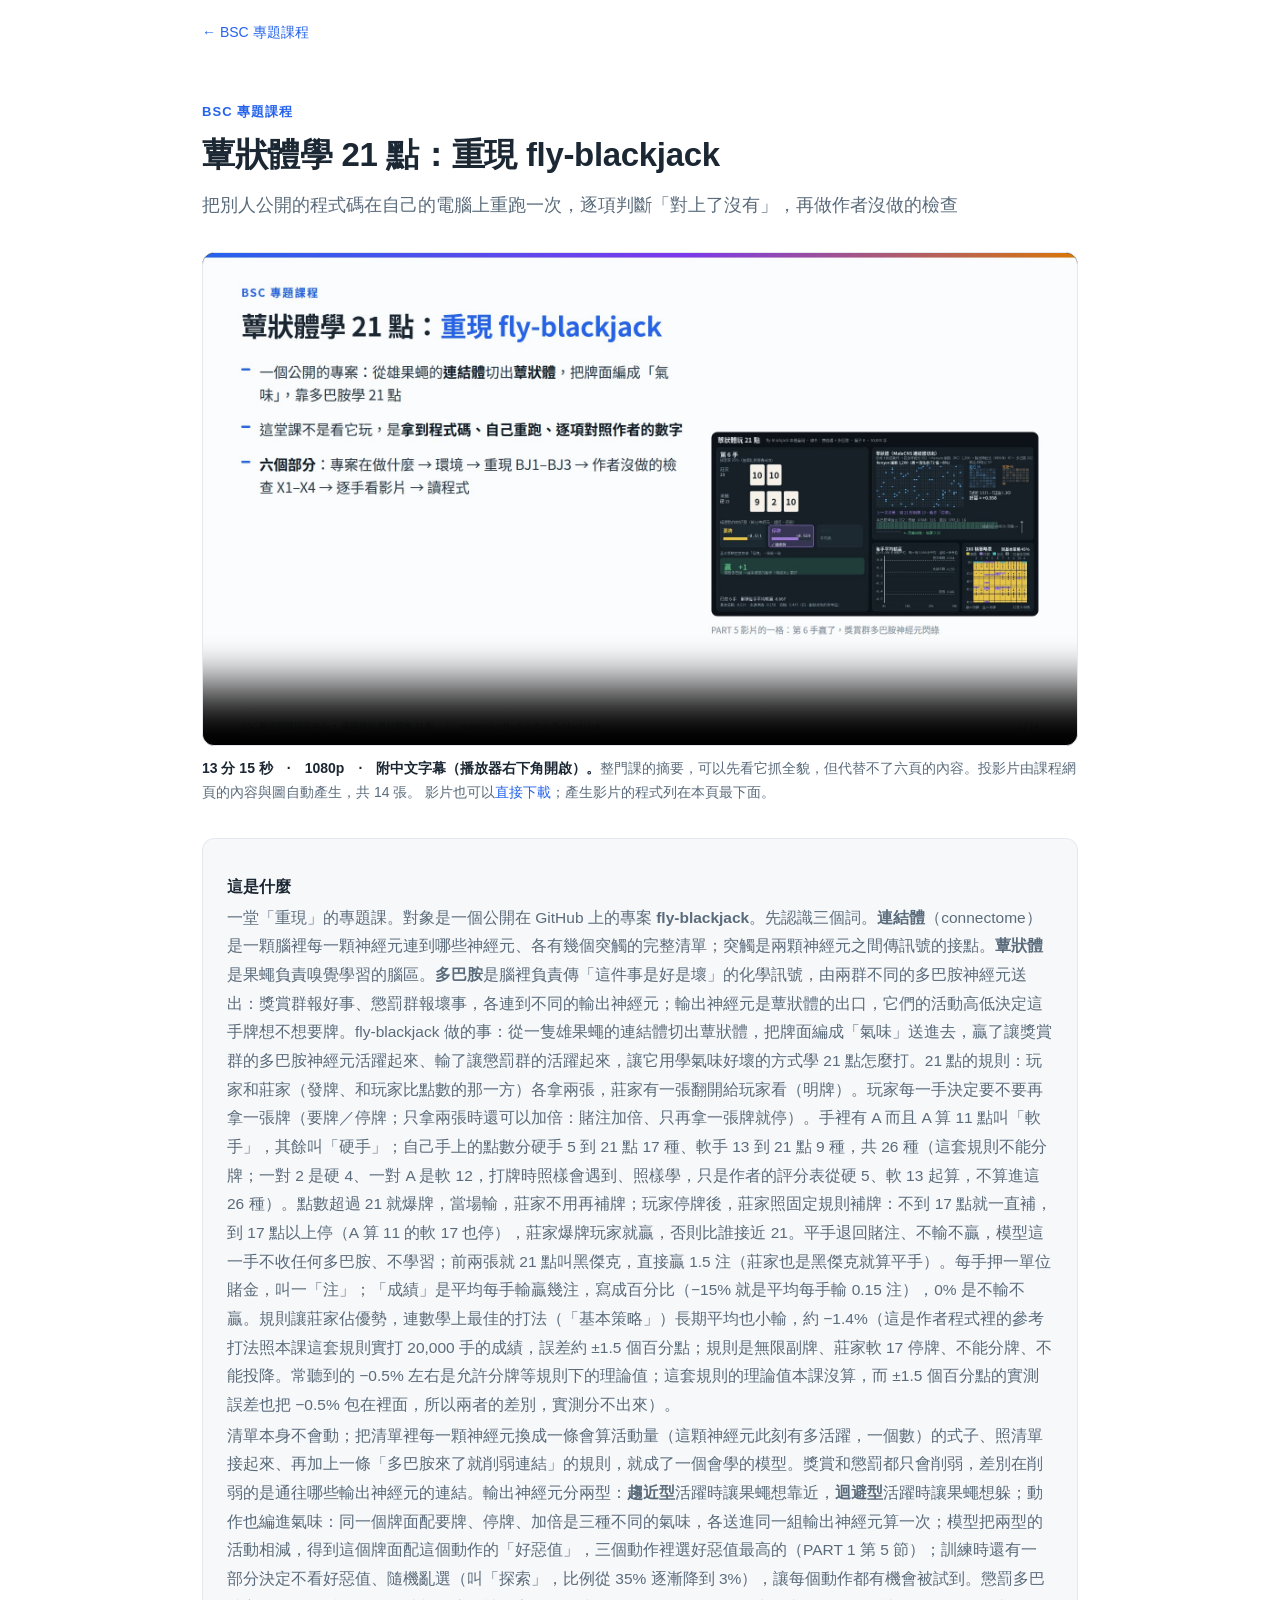
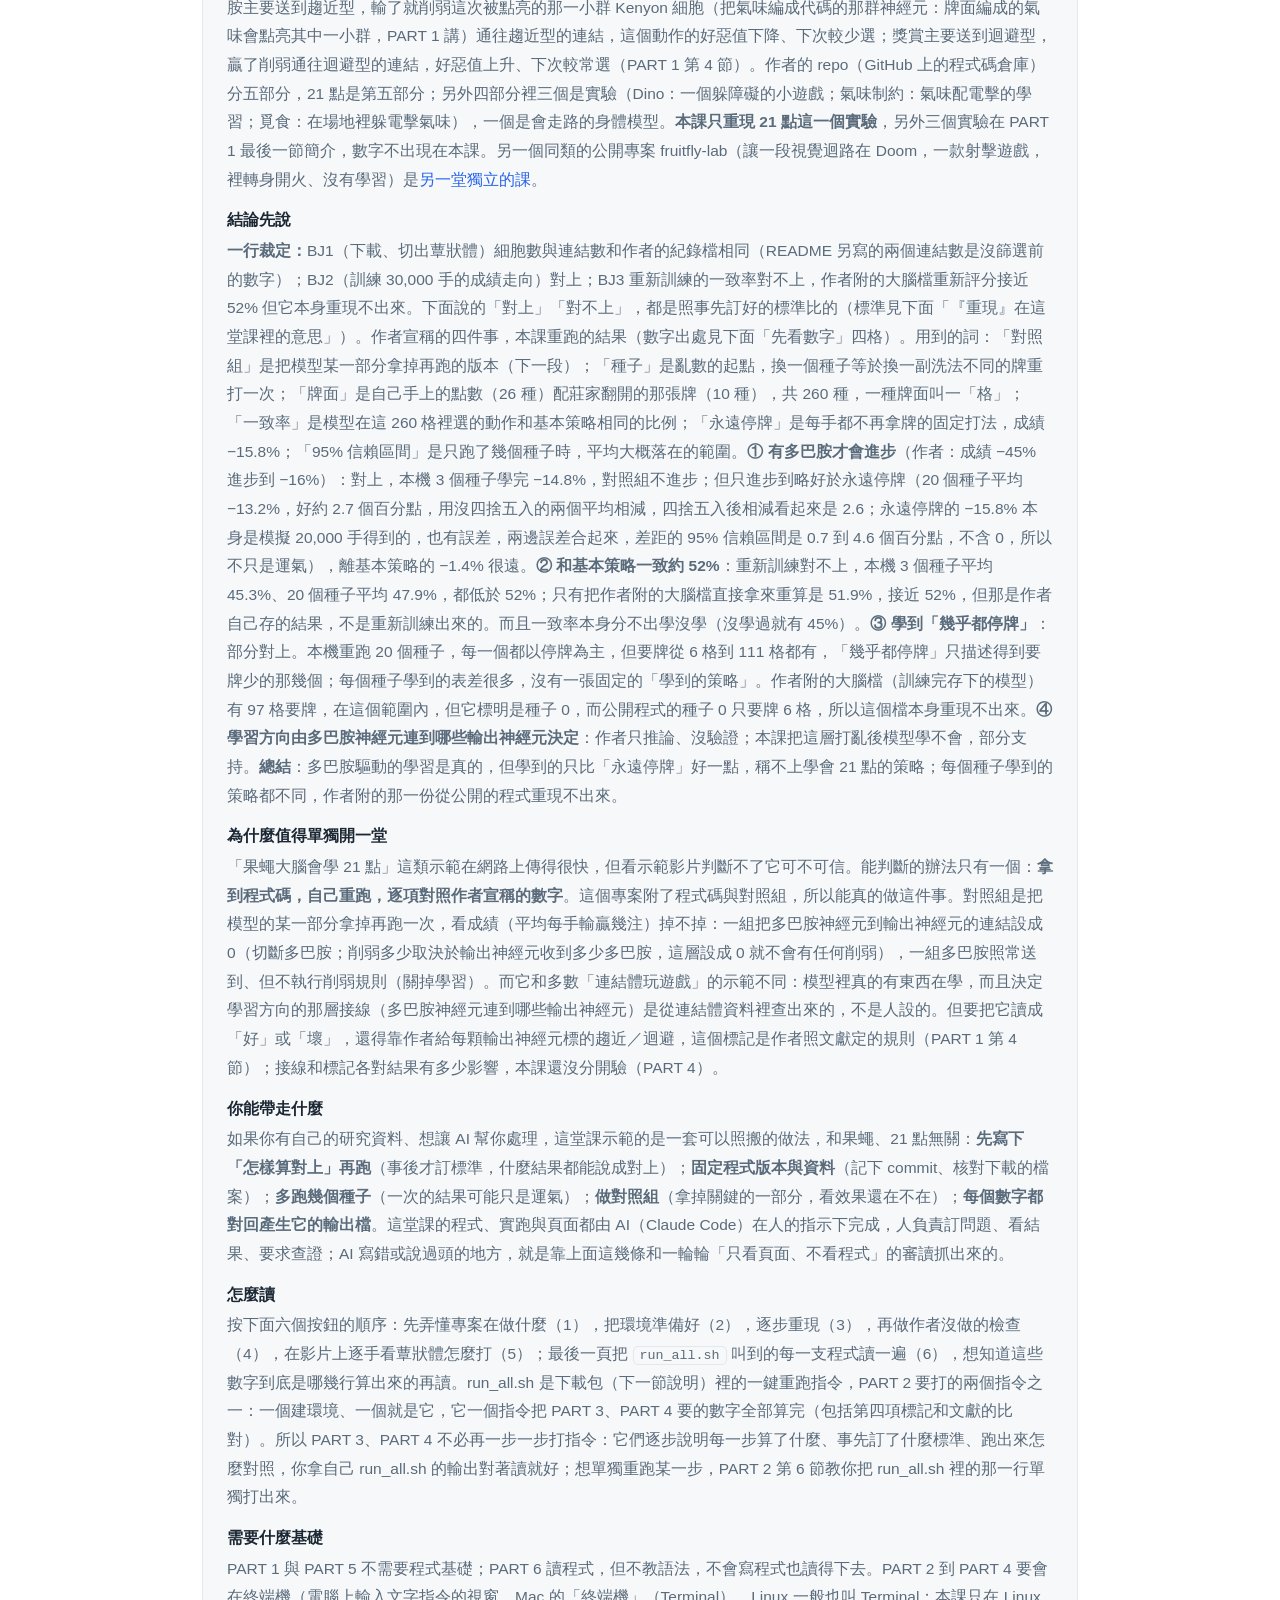
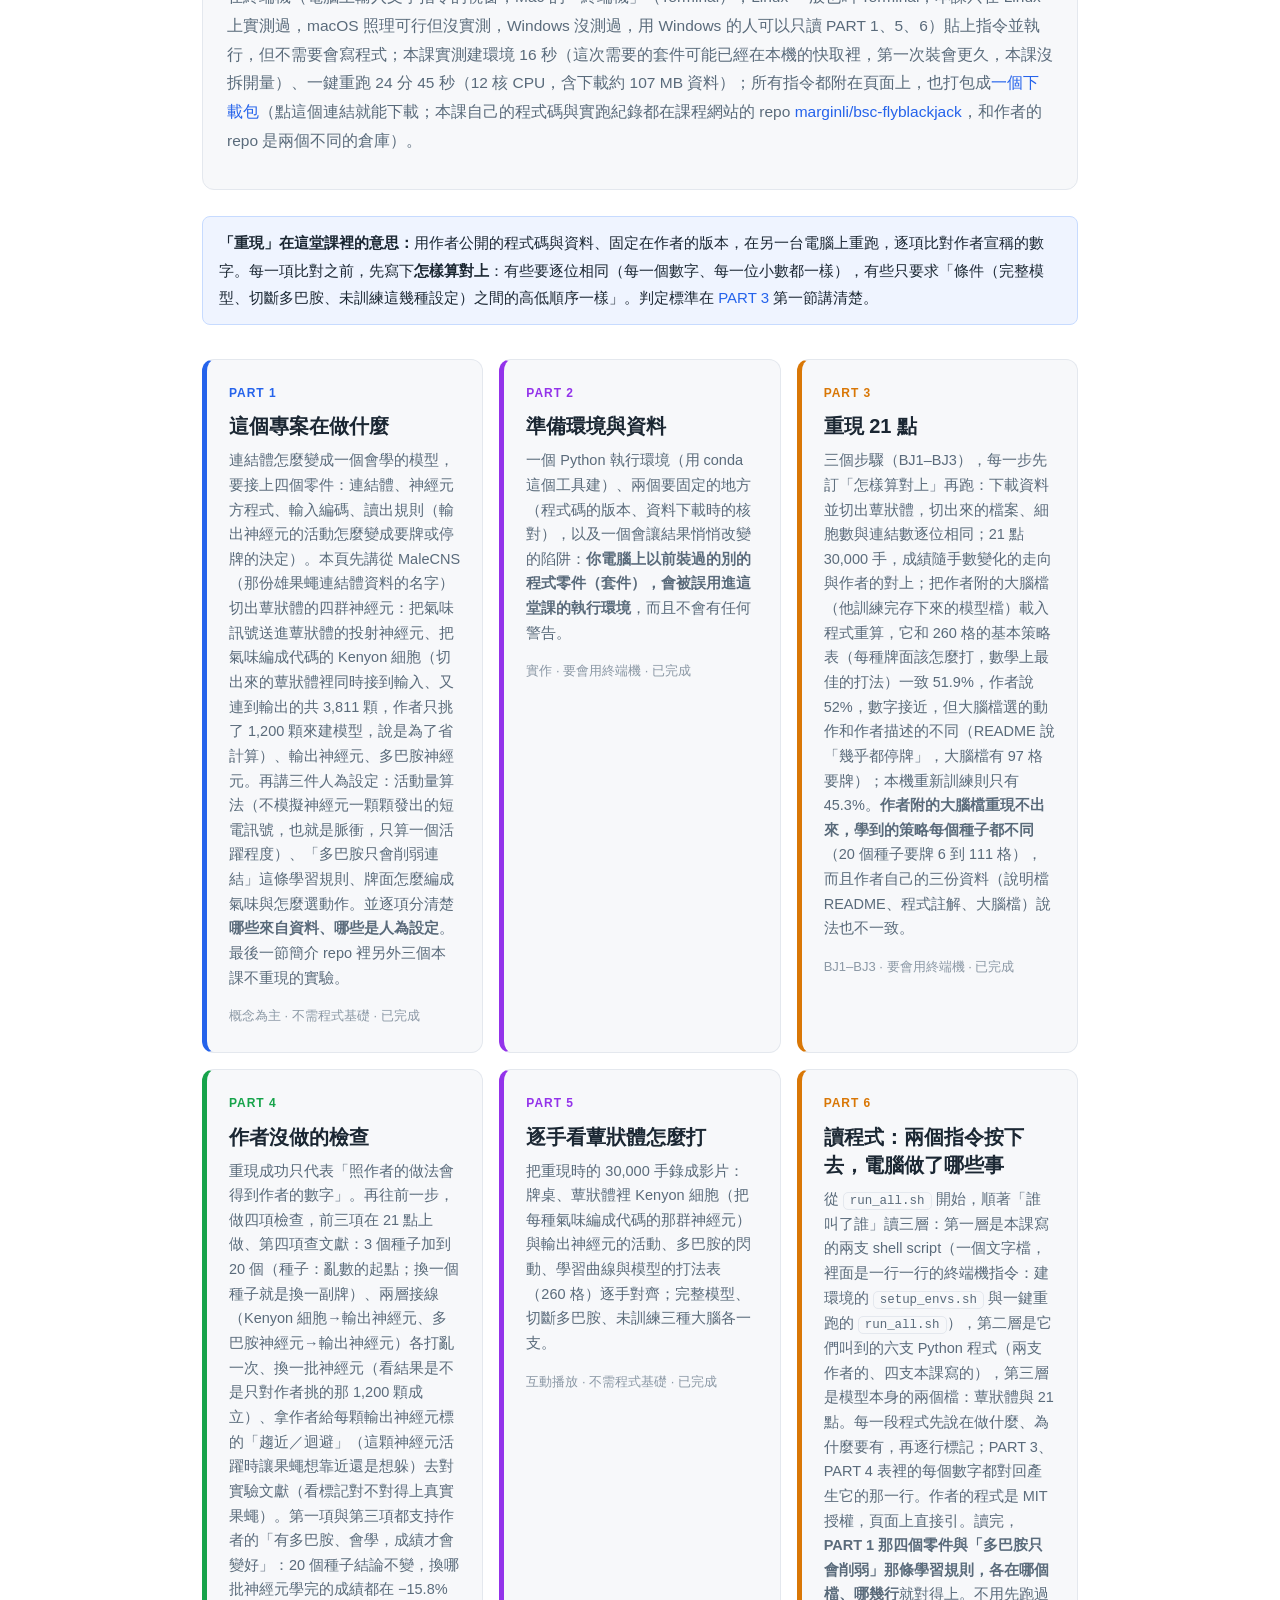
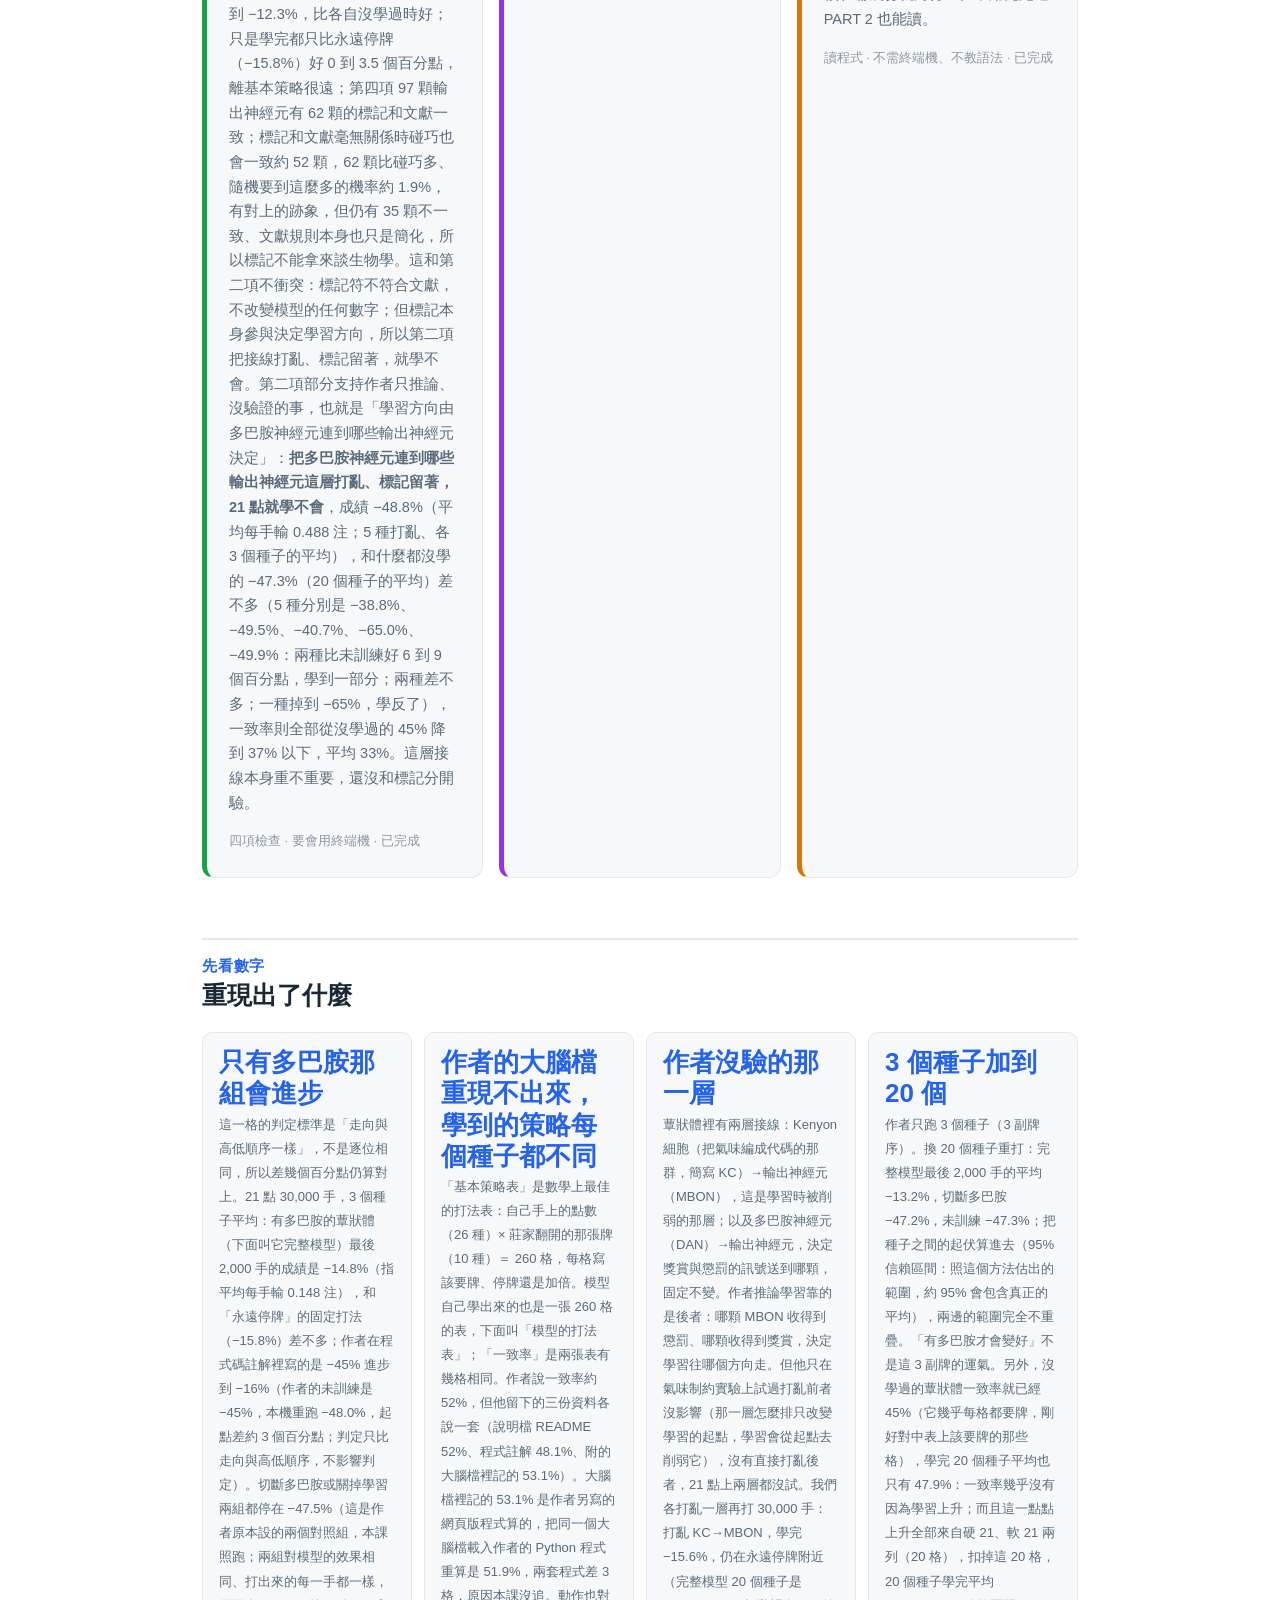
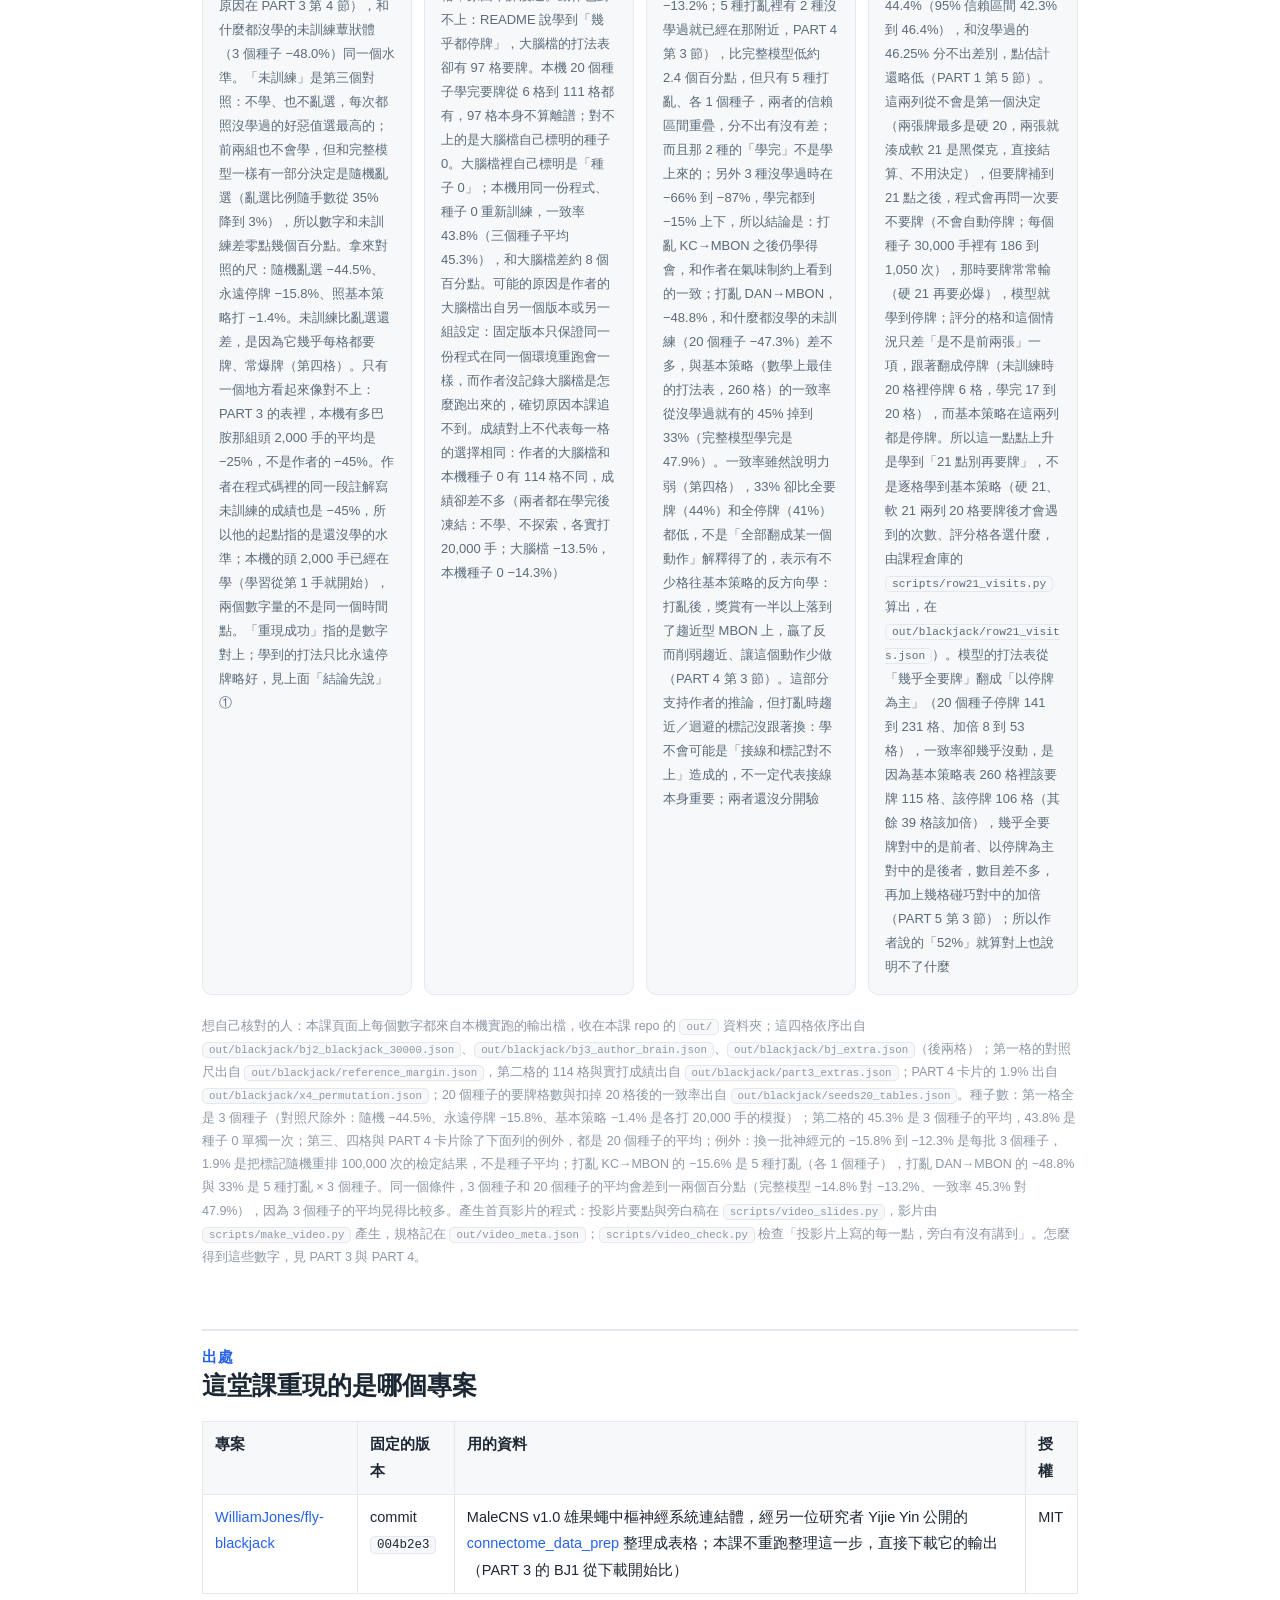
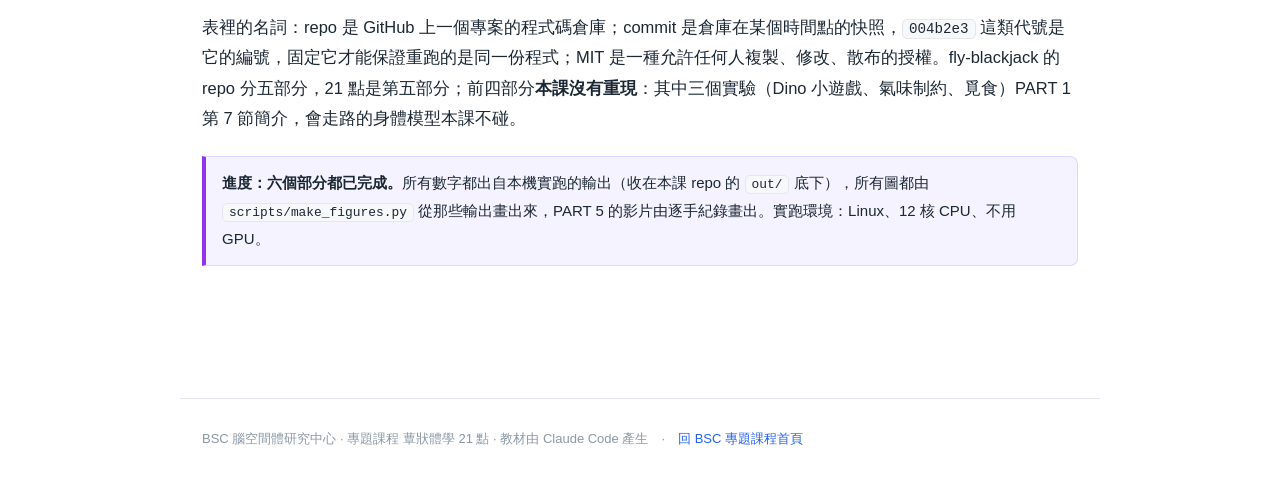
==== commit 0ca290aa: "冷讀第 5 到 8 輪全部套用：大腦檔重現不出來、策略每個種子都不同；硬 21／軟 21 兩列會在要牌後遇到（改正「從不出現」）；README 連結數是全部 KC 不篩時的數字 - 新程式與輸出：se" ====
--- a/index.html
+++ b/index.html
@@ -23,20 +23,24 @@
       <track kind="captions" src="assets/flybj-overview.vtt" srclang="zh-Hant" label="中文字幕" default>
       你的瀏覽器不支援內嵌影片，<a href="assets/flybj-overview.mp4">可以直接下載這個 MP4</a>。
     </video>
-    <figcaption><b>13 分 15 秒　·　1080p　·　附中文字幕（播放器右下角開啟）。</b>投影片由課程網頁的內容與圖自動產生，共 14 張。
-    <span class="figsrc">以下檔案都在本課的 repo 裡（〈需要什麼基礎〉那一段有連結）：投影片要點與旁白稿在 <code>scripts/video_slides.py</code>，影片由 <code>scripts/make_video.py</code> 產生，規格記在 <code>out/video_meta.json</code>；<code>scripts/video_check.py</code> 檢查「投影片上寫的每一點，旁白有沒有講到」。影片本身也可以<a href="assets/flybj-overview.mp4">直接下載</a>。</span></figcaption>
+    <figcaption><b>13 分 15 秒　·　1080p　·　附中文字幕（播放器右下角開啟）。</b>整門課的摘要，可以先看它抓全貌，但代替不了六頁的內容。投影片由課程網頁的內容與圖自動產生，共 14 張。
+    影片也可以<a href="assets/flybj-overview.mp4">直接下載</a>；產生影片的程式列在本頁最下面。</figcaption>
   </figure>
 
   <div class="intro"><dl>
     <dt>這是什麼</dt>
-    <dd>一堂「重現」的專題課。對象是一個公開在 GitHub 上的專案 <b>fly-blackjack</b>。先認識三個詞。<b>連結體</b>（connectome）是一顆腦裡每一顆神經元連到哪些神經元、各有幾個突觸的完整清單；突觸是兩顆神經元之間傳訊號的接點。<b>蕈狀體</b>是果蠅負責嗅覺學習的腦區。<b>多巴胺</b>是腦裡負責傳「這件事是好是壞」的化學訊號，由兩群不同的多巴胺神經元送出：獎賞群報好事、懲罰群報壞事，各連到不同的輸出神經元；輸出神經元是蕈狀體的出口，它們的活動高低決定這手牌想不想要牌。fly-blackjack 做的事：從一隻雄果蠅的連結體切出蕈狀體，把牌面編成「氣味」送進去，贏了讓獎賞群的多巴胺神經元活躍起來、輸了讓懲罰群的活躍起來，讓它用學氣味好壞的方式學 21 點怎麼打。21 點的規則：每一手決定要不要再拿一張牌（要牌／停牌，前兩張時還可以加倍下注），點數超過 21 就爆牌輸，比莊家接近 21 就贏。</dd>
-    <dd>清單本身不會動；把清單裡每一顆神經元換成一條會算活動量（這顆神經元此刻有多活躍，一個數）的式子、照清單接起來、再加上一條「多巴胺來了就削弱連結」的規則，就成了一個會學的模型。獎賞和懲罰都只會削弱，差別在削弱的是通往哪些輸出神經元的連結（PART 1 講這件事）。作者的 repo（GitHub 上的程式碼倉庫）分五部分，21 點是第五部分；另外四部分裡三個是實驗（Dino：一個躲障礙的小遊戲；氣味制約：氣味配電擊的學習；覓食：在場地裡躲電擊氣味），一個是會走路的身體模型。<b>本課只重現 21 點這一個實驗</b>，另外三個實驗在 PART 1 最後一節簡介，數字不出現在本課。另一個同類的公開專案 fruitfly-lab（讓一段視覺迴路在 Doom，一款射擊遊戲，裡轉身開火、沒有學習）是<a href="https://marginli.github.io/bsc-flysimu/">另一堂獨立的課</a>。</dd>
+    <dd>一堂「重現」的專題課。對象是一個公開在 GitHub 上的專案 <b>fly-blackjack</b>。先認識三個詞。<b>連結體</b>（connectome）是一顆腦裡每一顆神經元連到哪些神經元、各有幾個突觸的完整清單；突觸是兩顆神經元之間傳訊號的接點。<b>蕈狀體</b>是果蠅負責嗅覺學習的腦區。<b>多巴胺</b>是腦裡負責傳「這件事是好是壞」的化學訊號，由兩群不同的多巴胺神經元送出：獎賞群報好事、懲罰群報壞事，各連到不同的輸出神經元；輸出神經元是蕈狀體的出口，它們的活動高低決定這手牌想不想要牌。fly-blackjack 做的事：從一隻雄果蠅的連結體切出蕈狀體，把牌面編成「氣味」送進去，贏了讓獎賞群的多巴胺神經元活躍起來、輸了讓懲罰群的活躍起來，讓它用學氣味好壞的方式學 21 點怎麼打。21 點的規則：玩家和莊家（發牌、和玩家比點數的那一方）各拿兩張，莊家有一張翻開給玩家看（明牌）。玩家每一手決定要不要再拿一張牌（要牌／停牌；只拿兩張時還可以加倍：賭注加倍、只再拿一張牌就停）。手裡有 A 而且 A 算 11 點叫「軟手」，其餘叫「硬手」；自己手上的點數分硬手 5 到 21 點 17 種、軟手 13 到 21 點 9 種，共 26 種（這套規則不能分牌；一對 2 是硬 4、一對 A 是軟 12，打牌時照樣會遇到、照樣學，只是作者的評分表從硬 5、軟 13 起算，不算進這 26 種）。點數超過 21 就爆牌，當場輸，莊家不用再補牌；玩家停牌後，莊家照固定規則補牌：不到 17 點就一直補，到 17 點以上停（A 算 11 的軟 17 也停），莊家爆牌玩家就贏，否則比誰接近 21。平手退回賭注、不輸不贏，模型這一手不收任何多巴胺、不學習；前兩張就 21 點叫黑傑克，直接贏 1.5 注（莊家也是黑傑克就算平手）。每手押一單位賭金，叫一「注」；「成績」是平均每手輸贏幾注，寫成百分比（−15% 就是平均每手輸 0.15 注），0% 是不輸不贏。規則讓莊家佔優勢，連數學上最佳的打法（「基本策略」）長期平均也小輸，約 −1.4%（這是作者程式裡的參考打法照本課這套規則實打 20,000 手的成績，誤差約 ±1.5 個百分點；規則是無限副牌、莊家軟 17 停牌、不能分牌、不能投降。常聽到的 −0.5% 左右是允許分牌等規則下的理論值；這套規則的理論值本課沒算，而 ±1.5 個百分點的實測誤差也把 −0.5% 包在裡面，所以兩者的差別，實測分不出來）。</dd>
+    <dd>清單本身不會動；把清單裡每一顆神經元換成一條會算活動量（這顆神經元此刻有多活躍，一個數）的式子、照清單接起來、再加上一條「多巴胺來了就削弱連結」的規則，就成了一個會學的模型。獎賞和懲罰都只會削弱，差別在削弱的是通往哪些輸出神經元的連結。輸出神經元分兩型：<b>趨近型</b>活躍時讓果蠅想靠近，<b>迴避型</b>活躍時讓果蠅想躲；動作也編進氣味：同一個牌面配要牌、停牌、加倍是三種不同的氣味，各送進同一組輸出神經元算一次；模型把兩型的活動相減，得到這個牌面配這個動作的「好惡值」，三個動作裡選好惡值最高的（PART 1 第 5 節）；訓練時還有一部分決定不看好惡值、隨機亂選（叫「探索」，比例從 35% 逐漸降到 3%），讓每個動作都有機會被試到。懲罰多巴胺主要送到趨近型，輸了就削弱這次被點亮的那一小群 Kenyon 細胞（把氣味編成代碼的那群神經元：牌面編成的氣味會點亮其中一小群，PART 1 講）通往趨近型的連結，這個動作的好惡值下降、下次較少選；獎賞主要送到迴避型，贏了削弱通往迴避型的連結，好惡值上升、下次較常選（PART 1 第 4 節）。作者的 repo（GitHub 上的程式碼倉庫）分五部分，21 點是第五部分；另外四部分裡三個是實驗（Dino：一個躲障礙的小遊戲；氣味制約：氣味配電擊的學習；覓食：在場地裡躲電擊氣味），一個是會走路的身體模型。<b>本課只重現 21 點這一個實驗</b>，另外三個實驗在 PART 1 最後一節簡介，數字不出現在本課。另一個同類的公開專案 fruitfly-lab（讓一段視覺迴路在 Doom，一款射擊遊戲，裡轉身開火、沒有學習）是<a href="https://marginli.github.io/bsc-flysimu/">另一堂獨立的課</a>。</dd>
+    <dt>結論先說</dt>
+    <dd><b>一行裁定：</b>BJ1（下載、切出蕈狀體）細胞數與連結數和作者的紀錄檔相同（README 另寫的兩個連結數是沒篩選前的數字）；BJ2（訓練 30,000 手的成績走向）對上；BJ3 重新訓練的一致率對不上，作者附的大腦檔重新評分接近 52% 但它本身重現不出來。下面說的「對上」「對不上」，都是照事先訂好的標準比的（標準見下面「『重現』在這堂課裡的意思」）。作者宣稱的四件事，本課重跑的結果（數字出處見下面「先看數字」四格）。用到的詞：「對照組」是把模型某一部分拿掉再跑的版本（下一段）；「種子」是亂數的起點，換一個種子等於換一副洗法不同的牌重打一次；「牌面」是自己手上的點數（26 種）配莊家翻開的那張牌（10 種），共 260 種，一種牌面叫一「格」；「一致率」是模型在這 260 格裡選的動作和基本策略相同的比例；「永遠停牌」是每手都不再拿牌的固定打法，成績 −15.8%；「95% 信賴區間」是只跑了幾個種子時，平均大概落在的範圍。<b>① 有多巴胺才會進步</b>（作者：成績 −45% 進步到 −16%）：對上，本機 3 個種子學完 −14.8%，對照組不進步；但只進步到略好於永遠停牌（20 個種子平均 −13.2%，好約 2.7 個百分點，用沒四捨五入的兩個平均相減，四捨五入後相減看起來是 2.6；永遠停牌的 −15.8% 本身是模擬 20,000 手得到的，也有誤差，兩邊誤差合起來，差距的 95% 信賴區間是 0.7 到 4.6 個百分點，不含 0，所以不只是運氣），離基本策略的 −1.4% 很遠。<b>② 和基本策略一致約 52%</b>：重新訓練對不上，本機 3 個種子平均 45.3%、20 個種子平均 47.9%，都低於 52%；只有把作者附的大腦檔直接拿來重算是 51.9%，接近 52%，但那是作者自己存的結果，不是重新訓練出來的。而且一致率本身分不出學沒學（沒學過就有 45%）。<b>③ 學到「幾乎都停牌」</b>：部分對上。本機重跑 20 個種子，每一個都以停牌為主，但要牌從 6 格到 111 格都有，「幾乎都停牌」只描述得到要牌少的那幾個；每個種子學到的表差很多，沒有一張固定的「學到的策略」。作者附的大腦檔（訓練完存下的模型）有 97 格要牌，在這個範圍內，但它標明是種子 0，而公開程式的種子 0 只要牌 6 格，所以這個檔本身重現不出來。<b>④ 學習方向由多巴胺神經元連到哪些輸出神經元決定</b>：作者只推論、沒驗證；本課把這層打亂後模型學不會，部分支持。<b>總結</b>：多巴胺驅動的學習是真的，但學到的只比「永遠停牌」好一點，稱不上學會 21 點的策略；每個種子學到的策略都不同，作者附的那一份從公開的程式重現不出來。</dd>
     <dt>為什麼值得單獨開一堂</dt>
-    <dd>「果蠅大腦會學 21 點」這類示範在網路上傳得很快，但看示範影片判斷不了它可不可信。能判斷的辦法只有一個：<b>拿到程式碼，自己重跑，逐項對照作者宣稱的數字</b>。這個專案附了程式碼與對照組，所以能真的做這件事。對照組是把模型的某一部分拿掉再跑一次，看成績（平均每手輸贏幾注）掉不掉：一組把多巴胺神經元到輸出神經元的連結設成 0（切斷多巴胺），一組多巴胺照常送到、但不執行削弱規則（關掉學習）。而它和多數「連結體玩遊戲」的示範不同：模型裡真的有東西在學，而且決定學習結果的那層接線（多巴胺神經元連到哪些輸出神經元）不是人設的，是從連結體資料裡查出來的。</dd>
-    <dt>怎麼讀</dt>
-    <dd>按下面六個按鈕的順序：先弄懂專案在做什麼（1），把環境準備好（2），逐步重現（3），再做作者沒做的檢查（4），在影片上逐手看蕈狀體怎麼打（5）；最後一頁把 <code>run_all.sh</code> 叫到的每一支程式讀一遍（6），想知道這些數字到底是哪幾行算出來的再讀。run_all.sh 是下載包（下一節說明）裡的一鍵重跑指令，PART 2 要打的兩個指令之一：一個建環境、一個就是它，它一個指令把 PART 3、PART 4 全部跑完。</dd>
+    <dd>「果蠅大腦會學 21 點」這類示範在網路上傳得很快，但看示範影片判斷不了它可不可信。能判斷的辦法只有一個：<b>拿到程式碼，自己重跑，逐項對照作者宣稱的數字</b>。這個專案附了程式碼與對照組，所以能真的做這件事。對照組是把模型的某一部分拿掉再跑一次，看成績（平均每手輸贏幾注）掉不掉：一組把多巴胺神經元到輸出神經元的連結設成 0（切斷多巴胺；削弱多少取決於輸出神經元收到多少多巴胺，這層設成 0 就不會有任何削弱），一組多巴胺照常送到、但不執行削弱規則（關掉學習）。而它和多數「連結體玩遊戲」的示範不同：模型裡真的有東西在學，而且決定學習方向的那層接線（多巴胺神經元連到哪些輸出神經元）是從連結體資料裡查出來的，不是人設的。但要把它讀成「好」或「壞」，還得靠作者給每顆輸出神經元標的趨近／迴避，這個標記是作者照文獻定的規則（PART 1 第 4 節）；接線和標記各對結果有多少影響，本課還沒分開驗（PART 4）。</dd>
+    <dt>你能帶走什麼</dt>
+    <dd>如果你有自己的研究資料、想讓 AI 幫你處理，這堂課示範的是一套可以照搬的做法，和果蠅、21 點無關：<b>先寫下「怎樣算對上」再跑</b>（事後才訂標準，什麼結果都能說成對上）；<b>固定程式版本與資料</b>（記下 commit、核對下載的檔案）；<b>多跑幾個種子</b>（一次的結果可能只是運氣）；<b>做對照組</b>（拿掉關鍵的一部分，看效果還在不在）；<b>每個數字都對回產生它的輸出檔</b>。這堂課的程式、實跑與頁面都由 AI（Claude Code）在人的指示下完成，人負責訂問題、看結果、要求查證；AI 寫錯或說過頭的地方，就是靠上面這幾條和一輪輪「只看頁面、不看程式」的審讀抓出來的。</dd>
+  <dt>怎麼讀</dt>
+    <dd>按下面六個按鈕的順序：先弄懂專案在做什麼（1），把環境準備好（2），逐步重現（3），再做作者沒做的檢查（4），在影片上逐手看蕈狀體怎麼打（5）；最後一頁把 <code>run_all.sh</code> 叫到的每一支程式讀一遍（6），想知道這些數字到底是哪幾行算出來的再讀。run_all.sh 是下載包（下一節說明）裡的一鍵重跑指令，PART 2 要打的兩個指令之一：一個建環境、一個就是它，它一個指令把 PART 3、PART 4 要的數字全部算完（包括第四項標記和文獻的比對）。所以 PART 3、PART 4 不必再一步一步打指令：它們逐步說明每一步算了什麼、事先訂了什麼標準、跑出來怎麼對照，你拿自己 run_all.sh 的輸出對著讀就好；想單獨重跑某一步，PART 2 第 6 節教你把 run_all.sh 裡的那一行單獨打出來。</dd>
     <dt>需要什麼基礎</dt>
-    <dd>PART 1 與 PART 5 不需要程式基礎；PART 6 讀程式，但不教語法，不會寫程式也讀得下去。PART 2 到 PART 4 要會在終端機（電腦上輸入文字指令的視窗，Mac 叫終端機、Linux 叫 Terminal；本課只在 Linux 與 macOS 上測過）貼上指令並執行，但不需要會寫程式；所有指令都附在頁面上，也打包成<a href="downloads/flyblackjack-code.zip">一個下載包</a>（點這個連結就能下載；本課自己的程式碼與實跑紀錄都在課程網站的 repo <a href="https://github.com/marginli/bsc-flyblackjack">marginli/bsc-flyblackjack</a>，和作者的 repo 是兩個不同的倉庫）。</dd>
+    <dd>PART 1 與 PART 5 不需要程式基礎；PART 6 讀程式，但不教語法，不會寫程式也讀得下去。PART 2 到 PART 4 要會在終端機（電腦上輸入文字指令的視窗，Mac 的「終端機」（Terminal），Linux 一般也叫 Terminal；本課只在 Linux 上實測過，macOS 照理可行但沒實測，Windows 沒測過，用 Windows 的人可以只讀 PART 1、5、6）貼上指令並執行，但不需要會寫程式；本課實測建環境 16 秒（這次需要的套件可能已經在本機的快取裡，第一次裝會更久，本課沒拆開量）、一鍵重跑 24 分 45 秒（12 核 CPU，含下載約 107 MB 資料）；所有指令都附在頁面上，也打包成<a href="downloads/flyblackjack-code.zip">一個下載包</a>（點這個連結就能下載；本課自己的程式碼與實跑紀錄都在課程網站的 repo <a href="https://github.com/marginli/bsc-flyblackjack">marginli/bsc-flyblackjack</a>，和作者的 repo 是兩個不同的倉庫）。</dd>
   </dl></div>
 
   <div class="note">
@@ -59,19 +63,19 @@
     <a class="btn c4" href="part3-repro.html">
       <span class="no">PART 3</span>
       <span class="t">重現 21 點</span>
-      <p class="s">三個步驟（BJ1–BJ3），每一步先訂「怎樣算對上」再跑：下載資料並切出蕈狀體，切出來的檔案、細胞數與連結數逐位相同；21 點 30,000 手，成績隨手數變化的走向與作者的對上；把作者附的大腦檔（他訓練完存下來的模型檔）載入程式重算，它和 260 格策略表（每種牌面該怎麼打的表，數學上最佳的打法）一致 51.9%，作者說 52%，數字接近，但表上選的動作和作者描述的不同；本機重新訓練則只有 45.3%。<b>學到什麼策略對不上</b>，而且作者自己的三份資料（說明檔 README、程式註解、大腦檔）說法也不一。</p>
+      <p class="s">三個步驟（BJ1–BJ3），每一步先訂「怎樣算對上」再跑：下載資料並切出蕈狀體，切出來的檔案、細胞數與連結數逐位相同；21 點 30,000 手，成績隨手數變化的走向與作者的對上；把作者附的大腦檔（他訓練完存下來的模型檔）載入程式重算，它和 260 格的基本策略表（每種牌面該怎麼打，數學上最佳的打法）一致 51.9%，作者說 52%，數字接近，但大腦檔選的動作和作者描述的不同（README 說「幾乎都停牌」，大腦檔有 97 格要牌）；本機重新訓練則只有 45.3%。<b>作者附的大腦檔重現不出來，學到的策略每個種子都不同</b>（20 個種子要牌 6 到 111 格），而且作者自己的三份資料（說明檔 README、程式註解、大腦檔）說法也不一致。</p>
       <p class="m">BJ1–BJ3 · 要會用終端機 · 已完成</p>
     </a>
     <a class="btn c3" href="part4-checks.html">
       <span class="no">PART 4</span>
       <span class="t">作者沒做的檢查</span>
-      <p class="s">重現成功只代表「照作者的做法會得到作者的數字」。再往前一步，做四項檢查，前三項在 21 點上做、第四項查文獻：3 個種子加到 20 個（種子：亂數的起點；換一個種子就是換一副牌）、兩層接線（Kenyon 細胞→輸出神經元、多巴胺神經元→輸出神經元）各打亂一次、換一批神經元（看結果是不是只對作者挑的那 1,200 顆成立）、拿作者給每顆輸出神經元標的「趨近／迴避」（這顆神經元活躍時讓果蠅想靠近還是想躲）去對實驗文獻（看標記對不對得上真實果蠅）。第一項與第三項都支持作者：20 個種子結論不變，換哪批神經元成績都在 −15.8% 到 −12.3%；第四項 97 顆有 62 顆一致，不影響 21 點的結果，但標記不能拿來談生物學。第二項證實了作者只推論、沒驗證的事：<b>學會 21 點靠的是多巴胺神經元連到哪些輸出神經元</b>。把這層打亂，21 點就學不會，成績 −48.8%（平均每手輸 0.488 注），比什麼都沒學的 −47.3% 還差（都是 20 個種子的平均）。</p>
+      <p class="s">重現成功只代表「照作者的做法會得到作者的數字」。再往前一步，做四項檢查，前三項在 21 點上做、第四項查文獻：3 個種子加到 20 個（種子：亂數的起點；換一個種子就是換一副牌）、兩層接線（Kenyon 細胞→輸出神經元、多巴胺神經元→輸出神經元）各打亂一次、換一批神經元（看結果是不是只對作者挑的那 1,200 顆成立）、拿作者給每顆輸出神經元標的「趨近／迴避」（這顆神經元活躍時讓果蠅想靠近還是想躲）去對實驗文獻（看標記對不對得上真實果蠅）。第一項與第三項都支持作者的「有多巴胺、會學，成績才會變好」：20 個種子結論不變，換哪批神經元學完的成績都在 −15.8% 到 −12.3%，比各自沒學過時好；只是學完都只比永遠停牌（−15.8%）好 0 到 3.5 個百分點，離基本策略很遠；第四項 97 顆輸出神經元有 62 顆的標記和文獻一致；標記和文獻毫無關係時碰巧也會一致約 52 顆，62 顆比碰巧多、隨機要到這麼多的機率約 1.9%，有對上的跡象，但仍有 35 顆不一致、文獻規則本身也只是簡化，所以標記不能拿來談生物學。這和第二項不衝突：標記符不符合文獻，不改變模型的任何數字；但標記本身參與決定學習方向，所以第二項把接線打亂、標記留著，就學不會。第二項部分支持作者只推論、沒驗證的事，也就是「學習方向由多巴胺神經元連到哪些輸出神經元決定」：<b>把多巴胺神經元連到哪些輸出神經元這層打亂、標記留著，21 點就學不會</b>，成績 −48.8%（平均每手輸 0.488 注；5 種打亂、各 3 個種子的平均），和什麼都沒學的 −47.3%（20 個種子的平均）差不多（5 種分別是 −38.8%、−49.5%、−40.7%、−65.0%、−49.9%：兩種比未訓練好 6 到 9 個百分點，學到一部分；兩種差不多；一種掉到 −65%，學反了），一致率則全部從沒學過的 45% 降到 37% 以下，平均 33%。這層接線本身重不重要，還沒和標記分開驗。</p>
       <p class="m">四項檢查 · 要會用終端機 · 已完成</p>
     </a>
     <a class="btn c2" href="part5-demo.html">
       <span class="no">PART 5</span>
       <span class="t">逐手看蕈狀體怎麼打</span>
-      <p class="s">把重現時的 30,000 手錄成影片：牌桌、蕈狀體裡 Kenyon 細胞（把每種氣味編成代碼的那群神經元）與輸出神經元的活動、多巴胺的閃動、學習曲線與策略表（每種牌面該怎麼打，260 格）逐手對齊；完整模型、切斷多巴胺、未訓練三種大腦各一支。</p>
+      <p class="s">把重現時的 30,000 手錄成影片：牌桌、蕈狀體裡 Kenyon 細胞（把每種氣味編成代碼的那群神經元）與輸出神經元的活動、多巴胺的閃動、學習曲線與模型的打法表（260 格）逐手對齊；完整模型、切斷多巴胺、未訓練三種大腦各一支。</p>
       <p class="m">互動播放 · 不需程式基礎 · 已完成</p>
     </a>
     <a class="btn c4" href="part6-code.html">
@@ -84,13 +88,13 @@
 
   <h2><span class="pt">先看數字</span>重現出了什麼</h2>
   <div class="statgrid">
-    <div class="stat"><div class="v">只有多巴胺那組會進步</div><div class="k">這一格的判定標準是「走向與高低順序一樣」，不是逐位相同，所以差幾個百分點仍算對上。21 點 30,000 手，3 個種子平均：有多巴胺的蕈狀體（下面叫它完整模型）最後 2,000 手的成績是 −14.8%（指平均每手輸 0.148 注），和「永遠停牌」的固定打法（−15.8%）差不多；作者在程式碼註解裡寫的是 −45% 進步到 −16%。切斷多巴胺或關掉學習兩組都停在 −47.5%（這是作者原本設的兩個對照組，本課照跑；兩組對模型的效果相同、打出來的每一手都一樣，原因在 PART 3 第 4 節），和什麼都沒學的未訓練蕈狀體（−48.0%）同一個水準。只有一個地方看起來像對不上：PART 3 的表裡，本機有多巴胺那組頭 2,000 手的平均是 −25%，不是作者的 −45%。作者在程式碼裡的同一段註解寫未訓練的成績也是 −45%，所以他的起點指的是還沒學的水準；本機的頭 2,000 手已經在學（學習從第 1 手就開始），兩個數字量的不是同一個時間點。「重現成功」指的是數字對上；學到的打法只到永遠停牌的水準，見第二格</div></div>
-    <div class="stat"><div class="v">學到什麼策略，重現不出來</div><div class="k">作者說它與「基本策略」（數學上最佳的打法表，260 格）一致約 52%，但他留下的三份資料各說一套（說明檔 README 52%、程式註解 48.1%、附的大腦檔自己記的 53.1%）。把作者的大腦檔載入程式重算是 51.9%；本機用同一份程式重新訓練一次，三個種子平均是 45.3%（其中和大腦檔同一個種子的那次是 43.8%）。同一份程式、同一個種子卻差了近 10 個百分點，因為固定版本只保證同一份程式在同一個環境重跑會一樣，而作者的大腦檔是哪個版本、什麼設定跑出來的，他沒有記錄，差在哪本課追不到。成績對上不代表每一格的選擇相同：很多張不同的表都能打出「永遠停牌」的成績</div></div>
-    <div class="stat"><div class="v">作者沒驗的那一層</div><div class="k">蕈狀體裡有兩層接線：Kenyon 細胞（把氣味編成代碼的那群，簡寫 KC）→輸出神經元（MBON），這是學習時被削弱的那層；以及多巴胺神經元（DAN）→輸出神經元，決定獎賞與懲罰的訊號送到哪顆，固定不變。作者說學習靠的是後者，但他只在氣味制約實驗上試過打亂前者沒影響（沒影響是因為學習本來就會把那一層重寫，起點怎麼排不重要），沒有直接打亂後者，21 點上兩層都沒試。我們各打亂一層再打 30,000 手：打亂 KC→MBON，成績 −15.6%，照樣學會（完整模型 20 個種子是 −13.2%）；打亂 DAN→MBON，−48.8%，比什麼都沒學的未訓練（−47.3%）還差，與基本策略（數學上最佳的打法表，260 格）的一致率從沒學過就有的 45% 掉到 33%（完整模型學完是 47.9%）：它不是沒學，是學反了，原因在 PART 4 第 3 節。作者的解讀是對的，只是他沒驗</div></div>
-    <div class="stat"><div class="v">3 個種子加到 20 個</div><div class="k">作者只跑 3 個種子（3 副牌序）。換 20 個種子重打：完整模型最後 2,000 手的平均 −13.2%，切斷多巴胺 −47.2%，未訓練 −47.3%；兩邊的 95% 信賴區間完全分開。「有多巴胺才會變好」不是這 3 副牌的運氣。另外，沒學過的蕈狀體一致率就已經 45%（它幾乎每格都要牌，剛好對中表上該要牌的那些格），學完 20 個種子平均也只有 47.9%：一致率幾乎沒有因為學習上升。策略表從「幾乎全要牌」翻成「幾乎全停牌」、一致率卻幾乎沒動，是因為基本策略表 260 格裡該要牌 115 格、該停牌 106 格（其餘 39 格該加倍），幾乎全要牌對中的是前者、幾乎全停牌對中的是後者，數目差不多（PART 5 第 3 節）；所以作者說的「52%」就算對上也說明不了什麼</div></div>
+    <div class="stat"><div class="v">只有多巴胺那組會進步</div><div class="k">這一格的判定標準是「走向與高低順序一樣」，不是逐位相同，所以差幾個百分點仍算對上。21 點 30,000 手，3 個種子平均：有多巴胺的蕈狀體（下面叫它完整模型）最後 2,000 手的成績是 −14.8%（指平均每手輸 0.148 注），和「永遠停牌」的固定打法（−15.8%）差不多；作者在程式碼註解裡寫的是 −45% 進步到 −16%（作者的未訓練是 −45%，本機重跑 −48.0%，起點差約 3 個百分點；判定只比走向與高低順序，不影響判定）。切斷多巴胺或關掉學習兩組都停在 −47.5%（這是作者原本設的兩個對照組，本課照跑；兩組對模型的效果相同、打出來的每一手都一樣，原因在 PART 3 第 4 節），和什麼都沒學的未訓練蕈狀體（3 個種子 −48.0%）同一個水準。「未訓練」是第三個對照：不學、也不亂選，每次都照沒學過的好惡值選最高的；前兩組也不會學，但和完整模型一樣有一部分決定是隨機亂選（亂選比例隨手數從 35% 降到 3%），所以數字和未訓練差零點幾個百分點。拿來對照的尺：隨機亂選 −44.5%、永遠停牌 −15.8%、照基本策略打 −1.4%。未訓練比亂選還差，是因為它幾乎每格都要牌、常爆牌（第四格）。只有一個地方看起來像對不上：PART 3 的表裡，本機有多巴胺那組頭 2,000 手的平均是 −25%，不是作者的 −45%。作者在程式碼裡的同一段註解寫未訓練的成績也是 −45%，所以他的起點指的是還沒學的水準；本機的頭 2,000 手已經在學（學習從第 1 手就開始），兩個數字量的不是同一個時間點。「重現成功」指的是數字對上；學到的打法只比永遠停牌略好，見上面「結論先說」①</div></div>
+    <div class="stat"><div class="v">作者的大腦檔重現不出來，學到的策略每個種子都不同</div><div class="k">「基本策略表」是數學上最佳的打法表：自己手上的點數（26 種）× 莊家翻開的那張牌（10 種）＝ 260 格，每格寫該要牌、停牌還是加倍。模型自己學出來的也是一張 260 格的表，下面叫「模型的打法表」；「一致率」是兩張表有幾格相同。作者說一致率約 52%，但他留下的三份資料各說一套（說明檔 README 52%、程式註解 48.1%、附的大腦檔裡記的 53.1%）。大腦檔裡記的 53.1% 是作者另寫的網頁版程式算的，把同一個大腦檔載入作者的 Python 程式重算是 51.9%，兩套程式差 3 格，原因本課沒追。動作也對不上：README 說學到「幾乎都停牌」，大腦檔的打法表卻有 97 格要牌。本機 20 個種子學完要牌從 6 格到 111 格都有，97 格本身不算離譜；對不上的是大腦檔自己標明的種子 0。大腦檔裡自己標明是「種子 0」；本機用同一份程式、種子 0 重新訓練，一致率 43.8%（三個種子平均 45.3%），和大腦檔差約 8 個百分點。可能的原因是作者的大腦檔出自另一個版本或另一組設定：固定版本只保證同一份程式在同一個環境重跑會一樣，而作者沒記錄大腦檔是怎麼跑出來的，確切原因本課追不到。成績對上不代表每一格的選擇相同：作者的大腦檔和本機種子 0 有 114 格不同，成績卻差不多（兩者都在學完後凍結：不學、不探索，各實打 20,000 手；大腦檔 −13.5%，本機種子 0 −14.3%）</div></div>
+    <div class="stat"><div class="v">作者沒驗的那一層</div><div class="k">蕈狀體裡有兩層接線：Kenyon 細胞（把氣味編成代碼的那群，簡寫 KC）→輸出神經元（MBON），這是學習時被削弱的那層；以及多巴胺神經元（DAN）→輸出神經元，決定獎賞與懲罰的訊號送到哪顆，固定不變。作者推論學習靠的是後者：哪顆 MBON 收得到懲罰、哪顆收得到獎賞，決定學習往哪個方向走。但他只在氣味制約實驗上試過打亂前者沒影響（那一層怎麼排只改變學習的起點，學習會從起點去削弱它），沒有直接打亂後者，21 點上兩層都沒試。我們各打亂一層再打 30,000 手：打亂 KC→MBON，學完 −15.6%，仍在永遠停牌附近（完整模型 20 個種子是 −13.2%；5 種打亂裡有 2 種沒學過就已經在那附近，PART 4 第 3 節），比完整模型低約 2.4 個百分點，但只有 5 種打亂、各 1 個種子，兩者的信賴區間重疊，分不出有沒有差；而且那 2 種的「學完」不是學上來的；另外 3 種沒學過時在 −66% 到 −87%，學完都到 −15% 上下，所以結論是：打亂 KC→MBON 之後仍學得會，和作者在氣味制約上看到的一致；打亂 DAN→MBON，−48.8%，和什麼都沒學的未訓練（20 個種子 −47.3%）差不多，與基本策略（數學上最佳的打法表，260 格）的一致率從沒學過就有的 45% 掉到 33%（完整模型學完是 47.9%）。一致率雖然說明力弱（第四格），33% 卻比全要牌（44%）和全停牌（41%）都低，不是「全部翻成某一個動作」解釋得了的，表示有不少格往基本策略的反方向學：打亂後，獎賞有一半以上落到了趨近型 MBON 上，贏了反而削弱趨近、讓這個動作少做（PART 4 第 3 節）。這部分支持作者的推論，但打亂時趨近／迴避的標記沒跟著換：學不會可能是「接線和標記對不上」造成的，不一定代表接線本身重要；兩者還沒分開驗</div></div>
+    <div class="stat"><div class="v">3 個種子加到 20 個</div><div class="k">作者只跑 3 個種子（3 副牌序）。換 20 個種子重打：完整模型最後 2,000 手的平均 −13.2%，切斷多巴胺 −47.2%，未訓練 −47.3%；把種子之間的起伏算進去（95% 信賴區間：照這個方法估出的範圍，約 95% 會包含真正的平均），兩邊的範圍完全不重疊。「有多巴胺才會變好」不是這 3 副牌的運氣。另外，沒學過的蕈狀體一致率就已經 45%（它幾乎每格都要牌，剛好對中表上該要牌的那些格），學完 20 個種子平均也只有 47.9%：一致率幾乎沒有因為學習上升；而且這一點點上升全部來自硬 21、軟 21 兩列（20 格），扣掉這 20 格，20 個種子學完平均 44.4%（95% 信賴區間 42.3% 到 46.4%），和沒學過的 46.25% 分不出差別，點估計還略低（PART 1 第 5 節）。這兩列從不會是第一個決定（兩張牌最多是硬 20，兩張就湊成軟 21 是黑傑克，直接結算、不用決定），但要牌補到 21 點之後，程式會再問一次要不要牌（不會自動停牌；每個種子 30,000 手裡有 186 到 1,050 次），那時要牌常常輸（硬 21 再要必爆），模型就學到停牌；評分的格和這個情況只差「是不是前兩張」一項，跟著翻成停牌（未訓練時 20 格裡停牌 6 格，學完 17 到 20 格），而基本策略在這兩列都是停牌。所以這一點點上升是學到「21 點別再要牌」，不是逐格學到基本策略（硬 21、軟 21 兩列 20 格要牌後才會遇到的次數、評分格各選什麼，由課程倉庫的 <code>scripts/row21_visits.py</code> 算出，在 <code>out/blackjack/row21_visits.json</code>）。模型的打法表從「幾乎全要牌」翻成「以停牌為主」（20 個種子停牌 141 到 231 格、加倍 8 到 53 格），一致率卻幾乎沒動，是因為基本策略表 260 格裡該要牌 115 格、該停牌 106 格（其餘 39 格該加倍），幾乎全要牌對中的是前者、以停牌為主對中的是後者，數目差不多，再加上幾格碰巧對中的加倍（PART 5 第 3 節）；所以作者說的「52%」就算對上也說明不了什麼</div></div>
   </div>
 
-  <p class="figsrc">想自己核對的人：本課頁面上每個數字都來自本機實跑的輸出檔，收在本課 repo 的 <code>out/</code> 資料夾；這四格依序出自 <code>out/blackjack/bj2_blackjack_30000.json</code>、<code>out/blackjack/bj3_author_brain.json</code>、<code>out/blackjack/bj_extra.json</code>（後兩格）。第一格全是 3 個種子的數字；PART 4 把種子加到 20 個，第三、四格與 PART 4 卡片用的都是 20 個種子的平均，所以同一個條件的數字會差零點幾個百分點。怎麼得到這些數字，見 PART 3 與 PART 4。</p>
+  <p class="figsrc">想自己核對的人：本課頁面上每個數字都來自本機實跑的輸出檔，收在本課 repo 的 <code>out/</code> 資料夾；這四格依序出自 <code>out/blackjack/bj2_blackjack_30000.json</code>、<code>out/blackjack/bj3_author_brain.json</code>、<code>out/blackjack/bj_extra.json</code>（後兩格）；第一格的對照尺出自 <code>out/blackjack/reference_margin.json</code>，第二格的 114 格與實打成績出自 <code>out/blackjack/part3_extras.json</code>；PART 4 卡片的 1.9% 出自 <code>out/blackjack/x4_permutation.json</code>；20 個種子的要牌格數與扣掉 20 格後的一致率出自 <code>out/blackjack/seeds20_tables.json</code>。種子數：第一格全是 3 個種子（對照尺除外：隨機 −44.5%、永遠停牌 −15.8%、基本策略 −1.4% 是各打 20,000 手的模擬）；第二格的 45.3% 是 3 個種子的平均，43.8% 是種子 0 單獨一次；第三、四格與 PART 4 卡片除了下面列的例外，都是 20 個種子的平均；例外：換一批神經元的 −15.8% 到 −12.3% 是每批 3 個種子，1.9% 是把標記隨機重排 100,000 次的檢定結果，不是種子平均；打亂 KC→MBON 的 −15.6% 是 5 種打亂（各 1 個種子），打亂 DAN→MBON 的 −48.8% 與 33% 是 5 種打亂 × 3 個種子。同一個條件，3 個種子和 20 個種子的平均會差到一兩個百分點（完整模型 −14.8% 對 −13.2%、一致率 45.3% 對 47.9%），因為 3 個種子的平均晃得比較多。產生首頁影片的程式：投影片要點與旁白稿在 <code>scripts/video_slides.py</code>，影片由 <code>scripts/make_video.py</code> 產生，規格記在 <code>out/video_meta.json</code>；<code>scripts/video_check.py</code> 檢查「投影片上寫的每一點，旁白有沒有講到」。怎麼得到這些數字，見 PART 3 與 PART 4。</p>
 
 
   <h2><span class="pt">出處</span>這堂課重現的是哪個專案</h2>
--- a/assets/flybj.css
+++ b/assets/flybj.css
@@ -151,6 +151,8 @@
 .plain{border-left:3px solid var(--green); background:rgba(34,197,94,.06);
   border-radius:0 8px 8px 0; padding:11px 16px; margin:16px 0; font-size:15.5px}
 .plain b{color:#15803d}
+.plain p{margin:.45em 0}
+.plain p:first-child{margin-top:0}
 .stepmeta{display:flex; flex-wrap:wrap; gap:8px 20px; margin:6px 0 0; padding:0;
   list-style:none; font-size:13.5px; color:var(--faint)}
 .gap{border:1px solid #fde68a; background:#fffbeb; border-radius:10px;
@@ -244,3 +246,25 @@
 .walk{margin:10px 0 18px; padding-left:0; list-style:none}
 .walk li{margin:6px 0; padding-left:2.4em; text-indent:-2.4em; font-size:15px; line-height:1.75}
 .walk li b.l{display:inline-block; min-width:2.1em; text-indent:0; color:var(--accent); font-family:"Cascadia Code",Consolas,Menlo,monospace; font-size:13px}
+
+/* PART 1 第 3 節的六步互動示意圖 */
+.anim{margin:26px 0; padding:14px 16px 10px; border:1px solid var(--border); border-radius:var(--radius); background:#fff}
+.anim-ctl{display:flex; flex-wrap:wrap; align-items:center; gap:10px; margin-bottom:8px; font-size:14px}
+.anim-btn,.anim-act{font:inherit; font-size:14px; padding:5px 12px; border:1px solid var(--border); border-radius:8px; background:var(--panel); color:var(--ink); cursor:pointer}
+.anim-btn:disabled{opacity:.4; cursor:default}
+.anim-btn:hover:not(:disabled),.anim-act:hover{border-color:var(--accent)}
+.anim-step{font-weight:700; color:var(--accent); min-width:6em; text-align:center}
+.anim-acts{margin-left:auto; color:var(--soft); display:flex; gap:6px; align-items:center}
+.anim-act.on{background:var(--accent); color:#fff; border-color:var(--accent)}
+.anim-svg{display:block; width:100%; height:auto; border:1px solid var(--border); border-radius:8px; background:#fff}
+.anim-steps{margin:12px 0 0; padding-left:0; list-style:none; font-size:14.5px; line-height:1.7}
+.anim-steps li{padding:6px 10px; border-left:3px solid transparent; margin:2px 0; color:var(--soft)}
+.anim-steps li.on{border-left-color:var(--accent); background:var(--accent-soft); color:var(--ink)}
+.anim-steps li b{color:var(--ink)}
+.anim-cap{font-size:14px; color:var(--soft); line-height:1.7; margin:12px 0 0}
+.anim-cap b{color:var(--ink)}
+
+/* 圖說後的可收合附註 */
+details.note{margin:10px 0 14px; padding:8px 14px; border:1px solid var(--border); border-radius:8px; background:var(--panel); font-size:13.5px; color:var(--soft); line-height:1.7}
+details.note summary{cursor:pointer; color:var(--ink); font-weight:600}
+details.note p{margin:8px 0 2px}
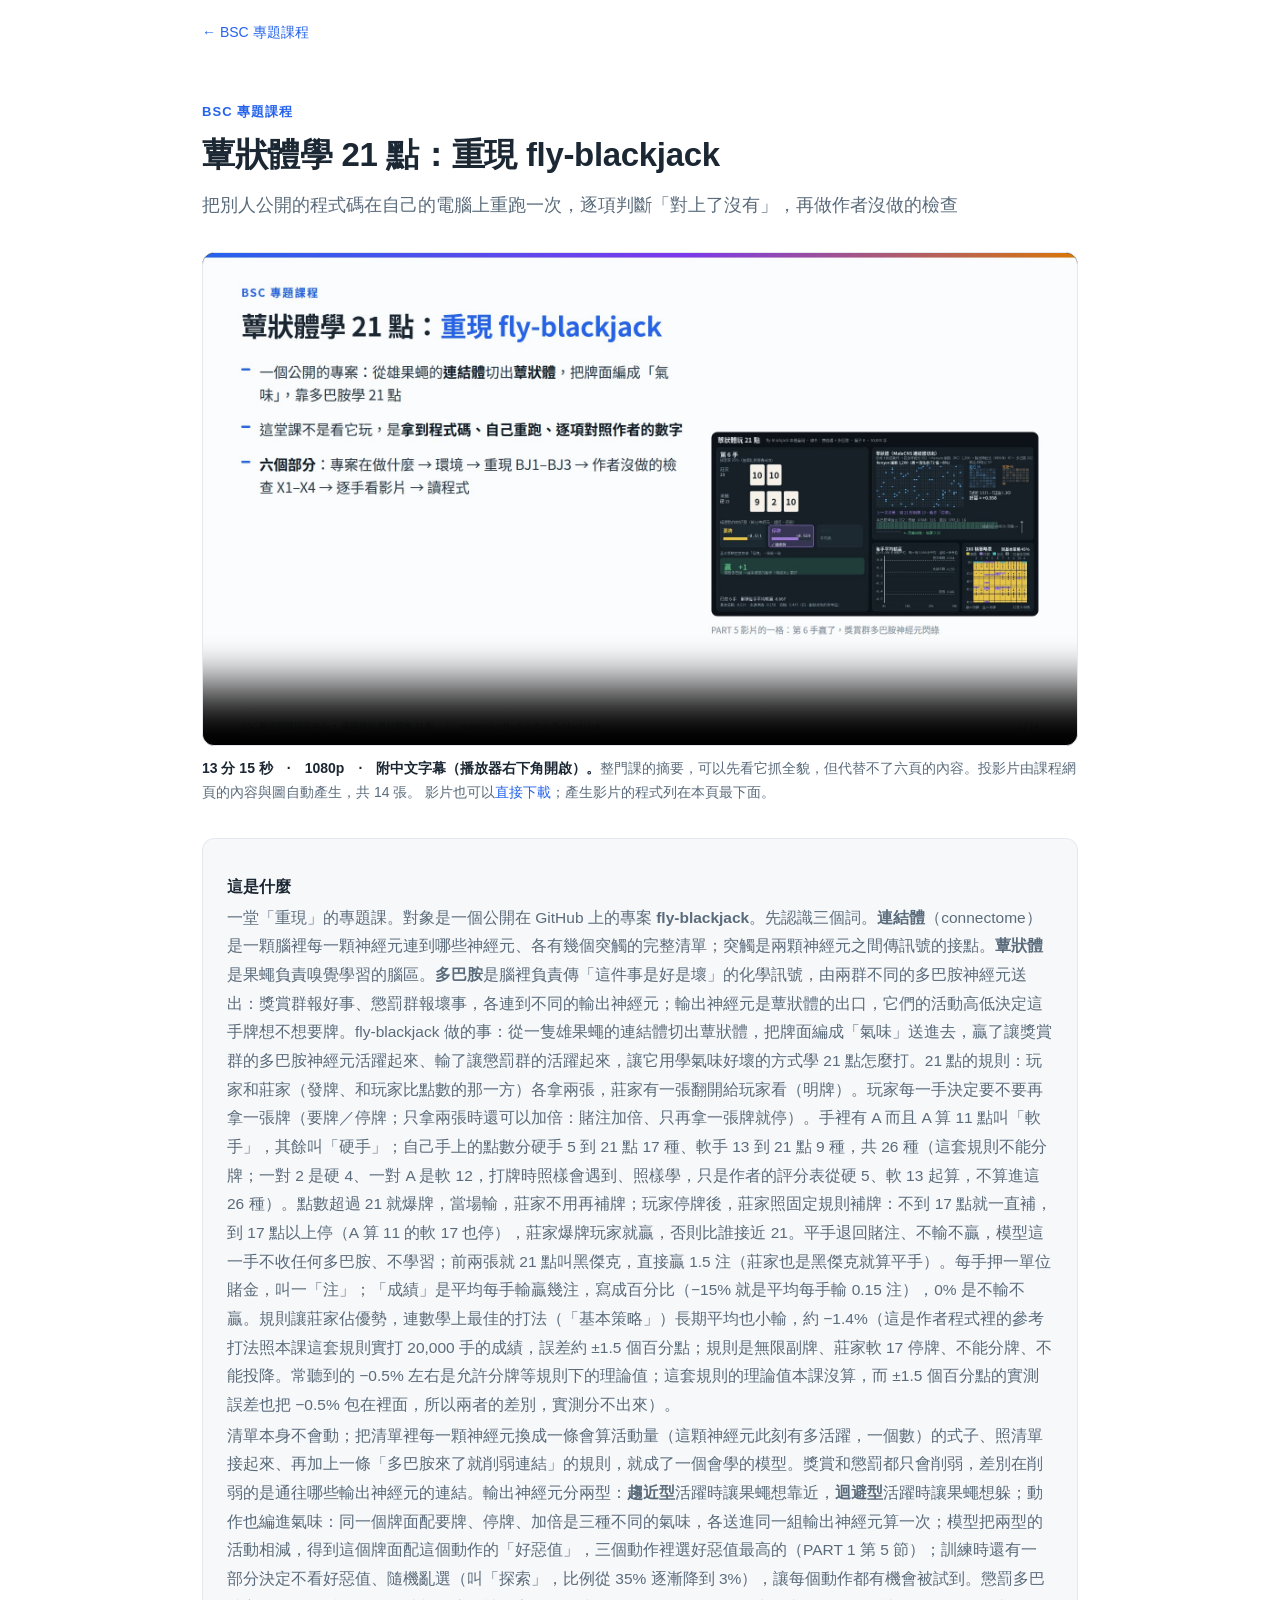
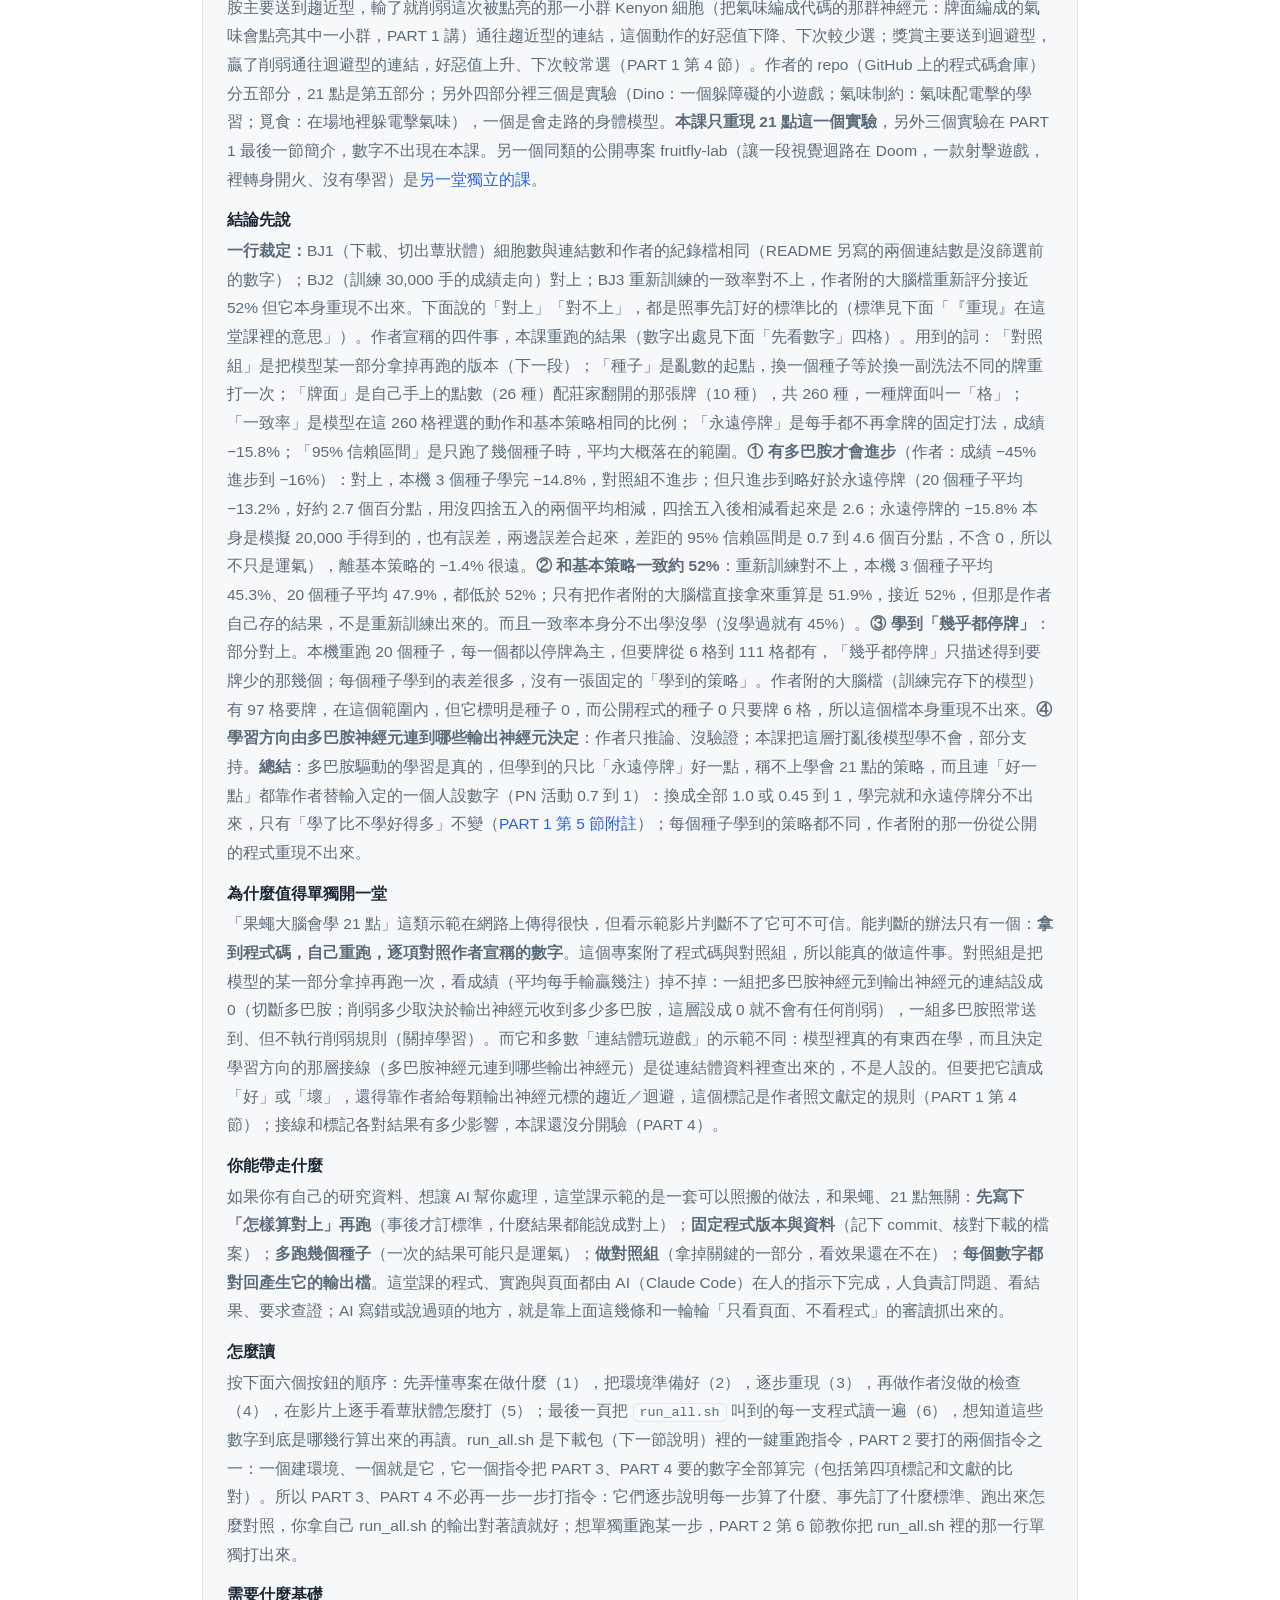
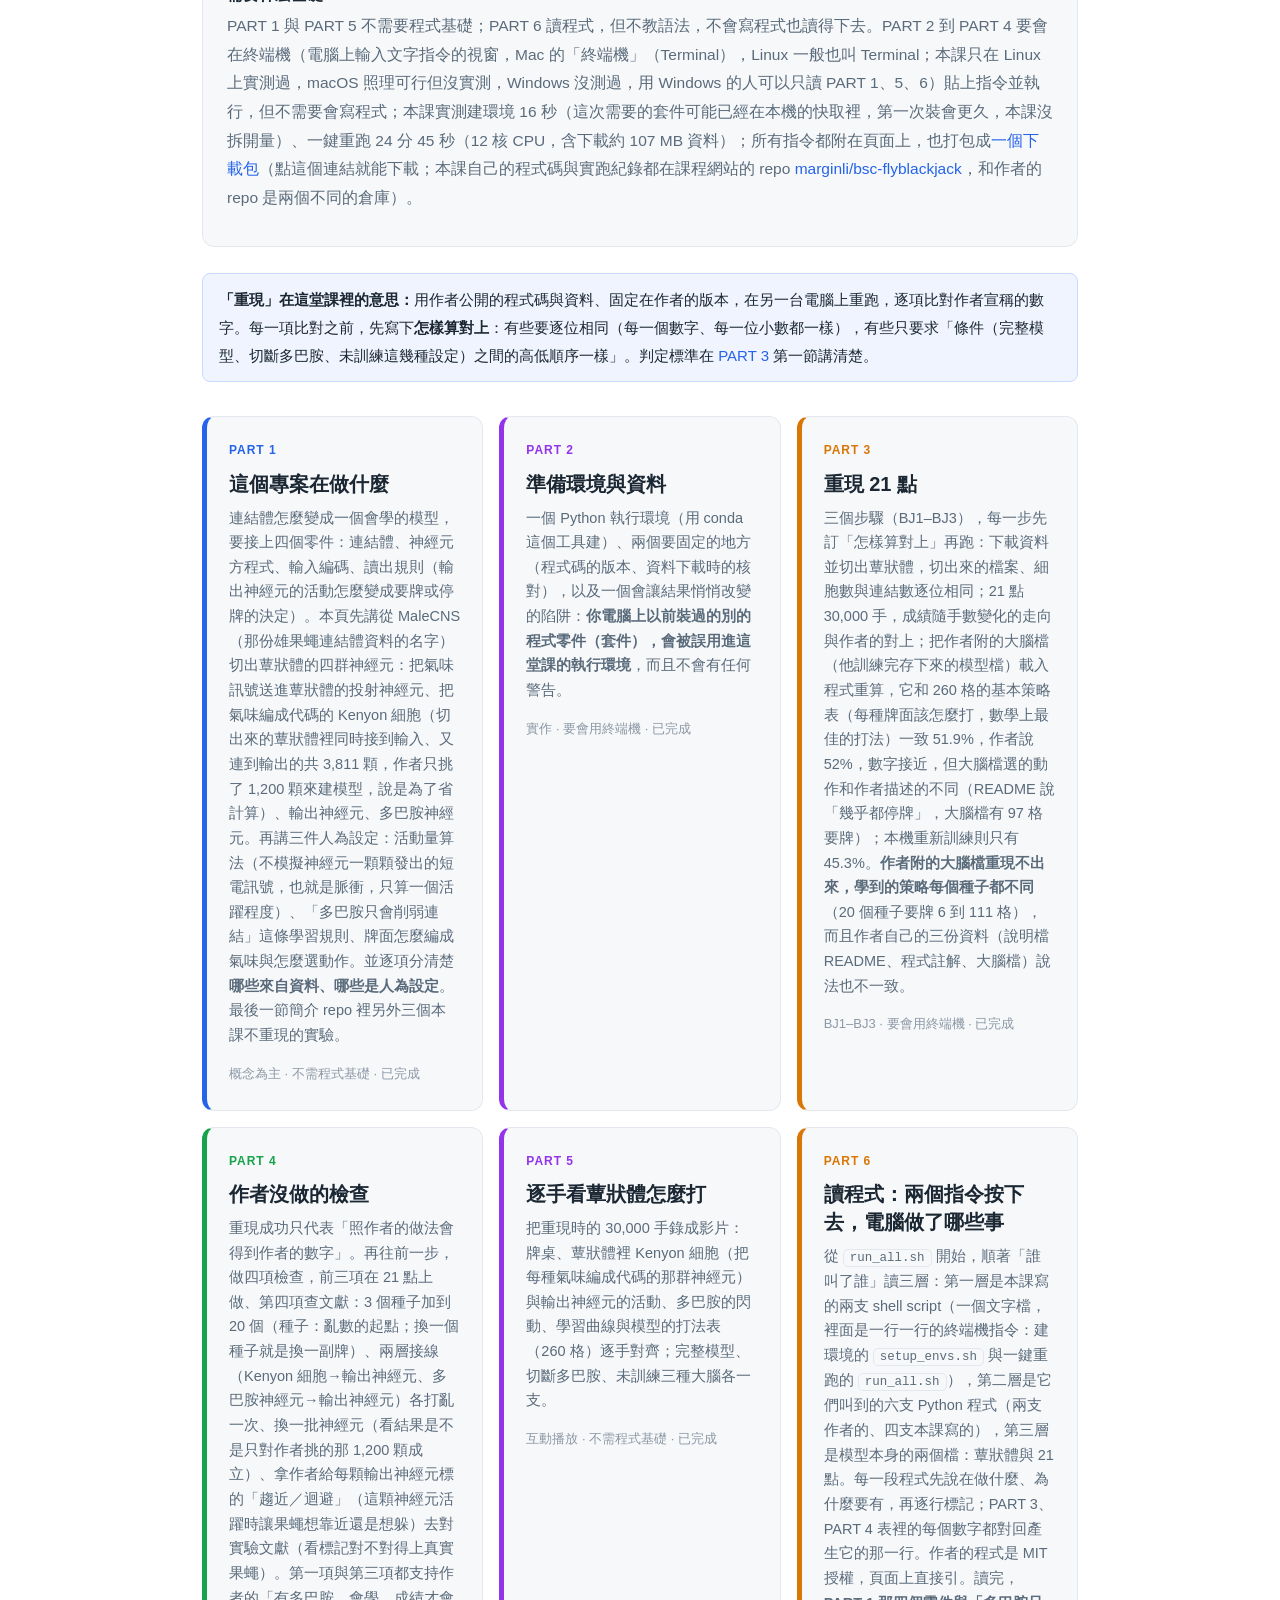
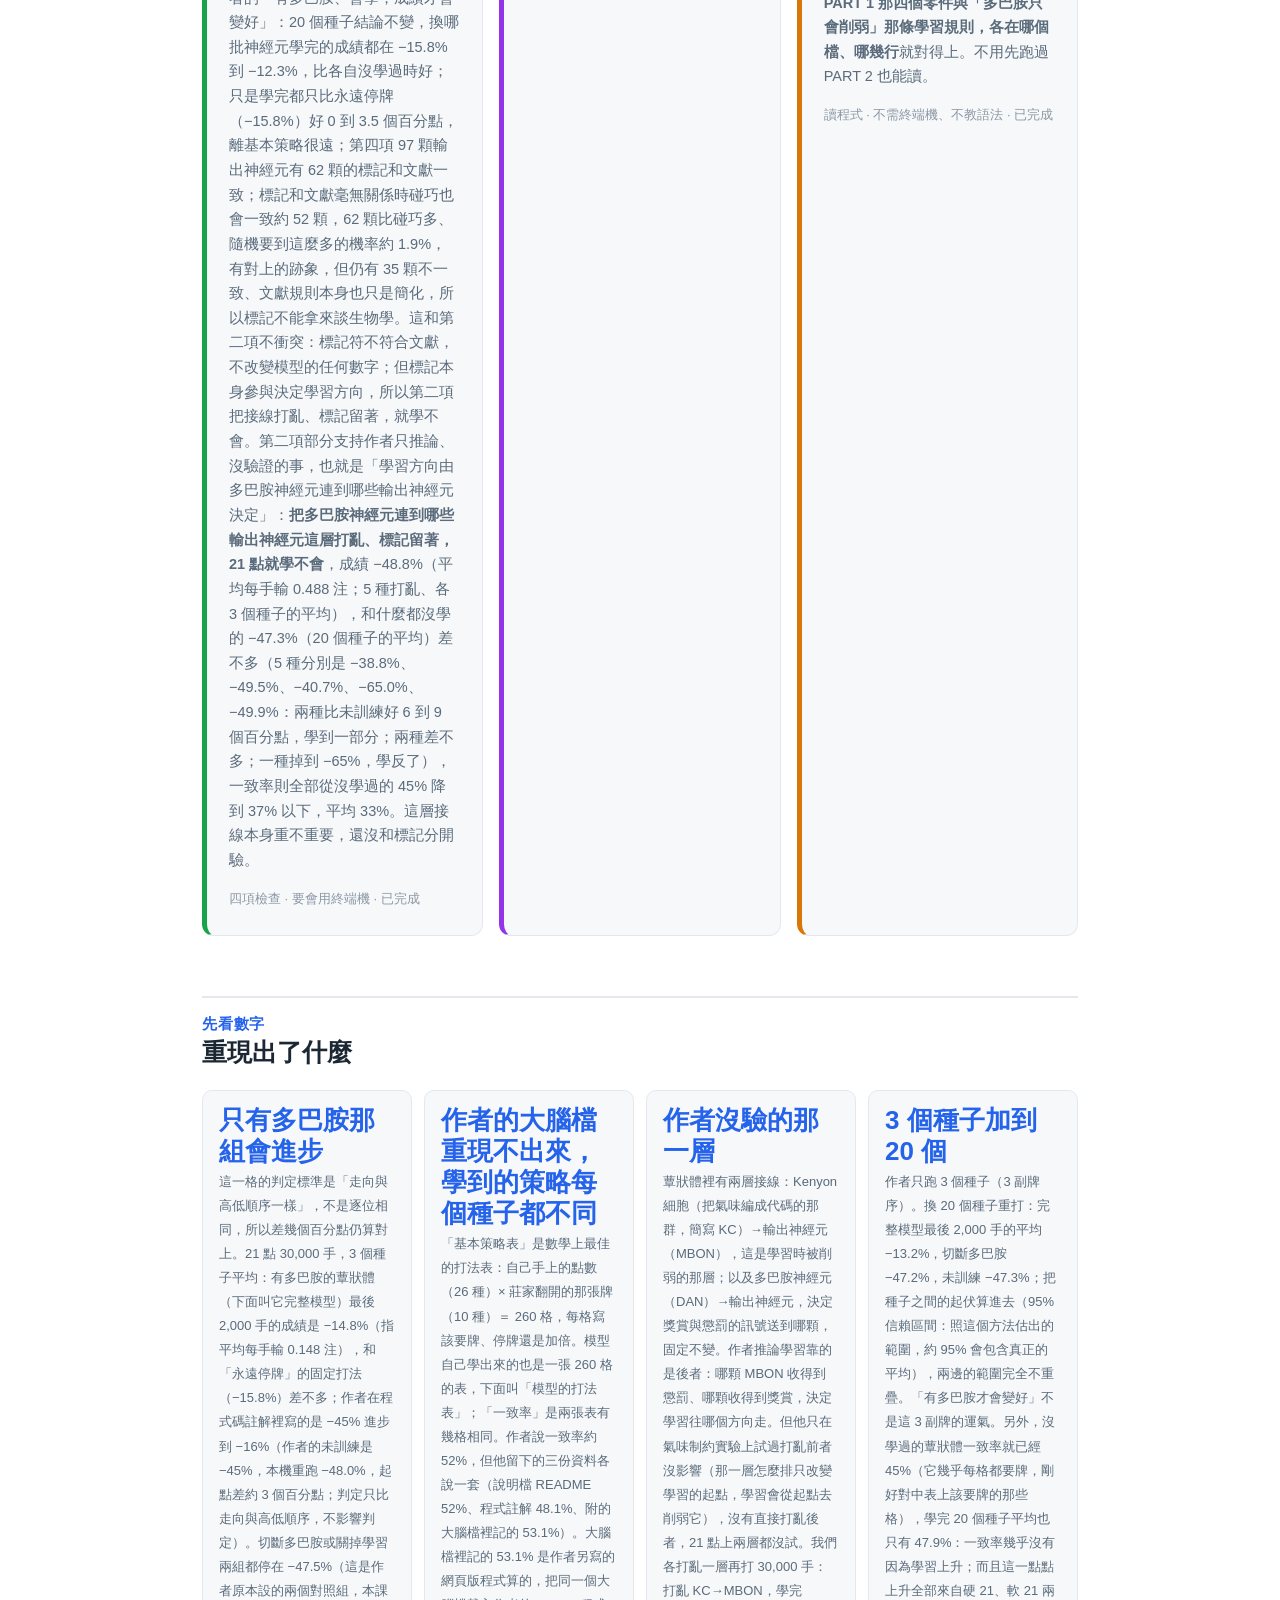
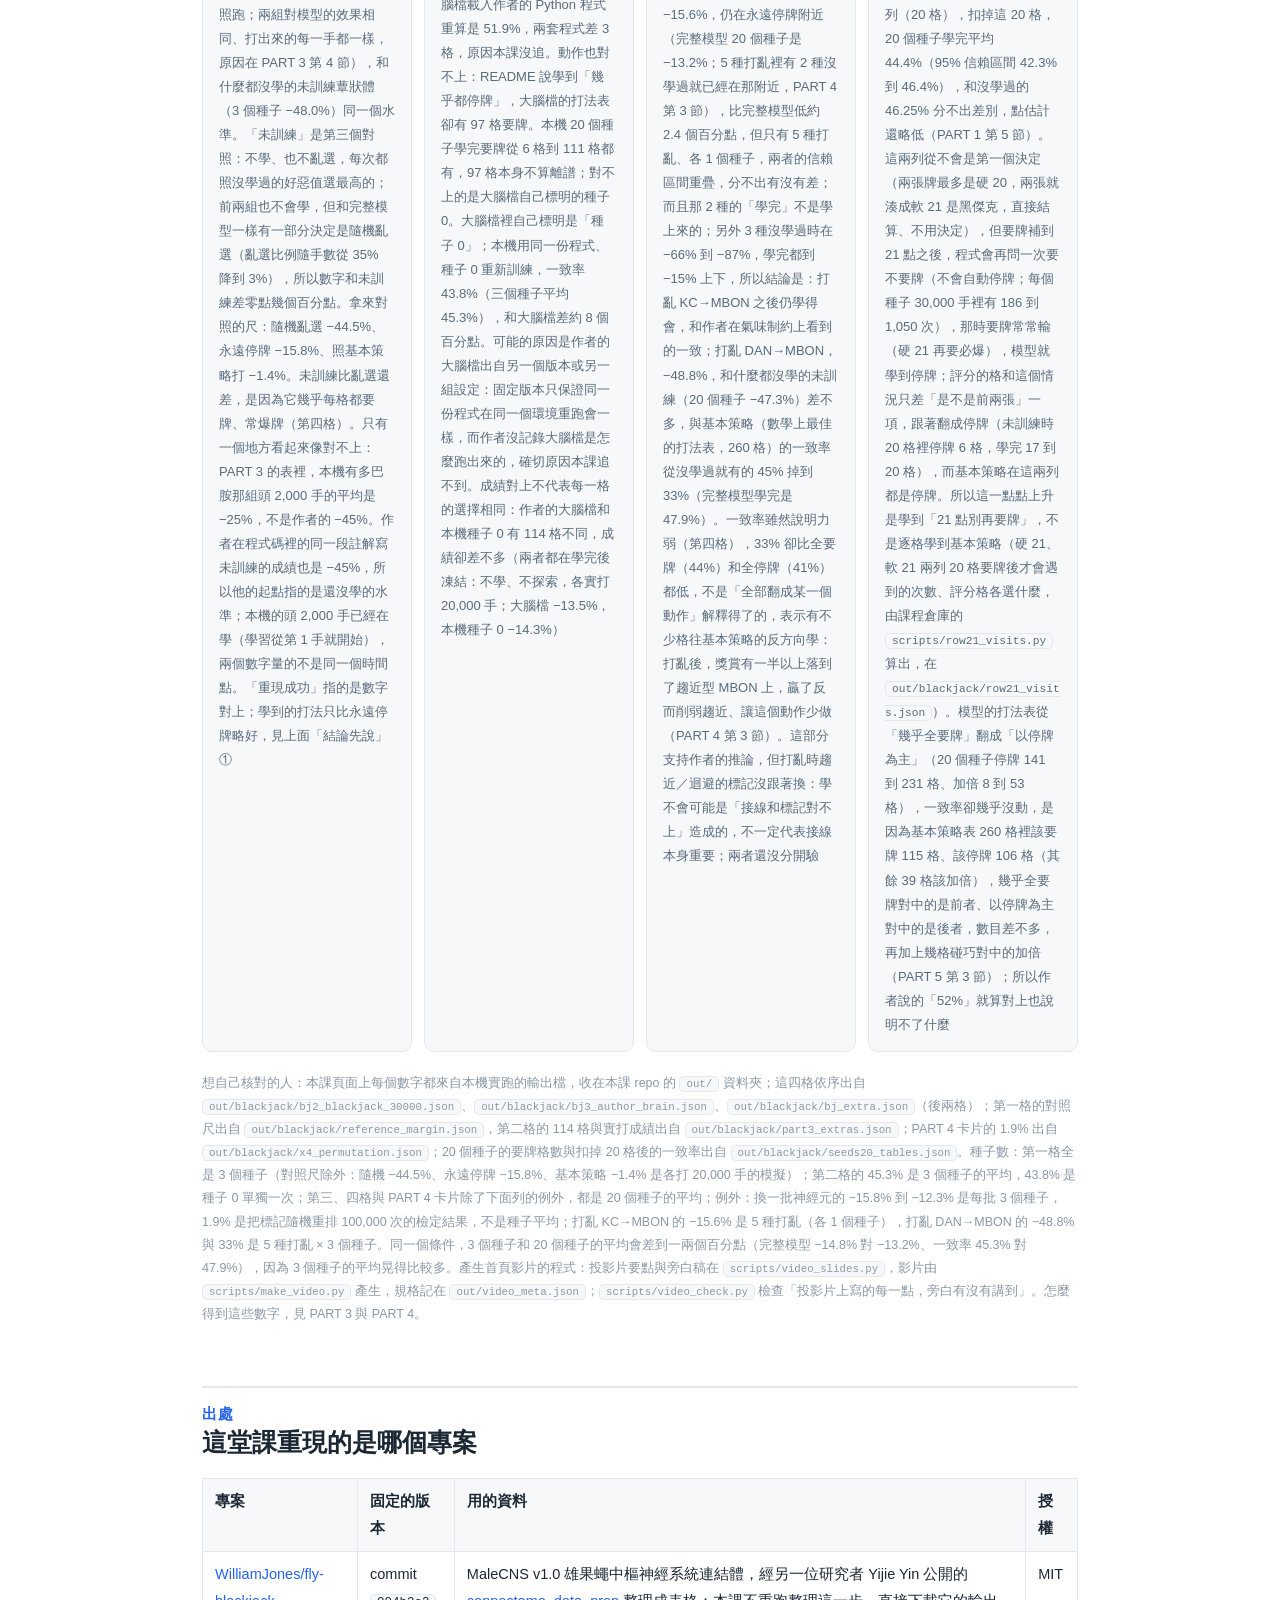
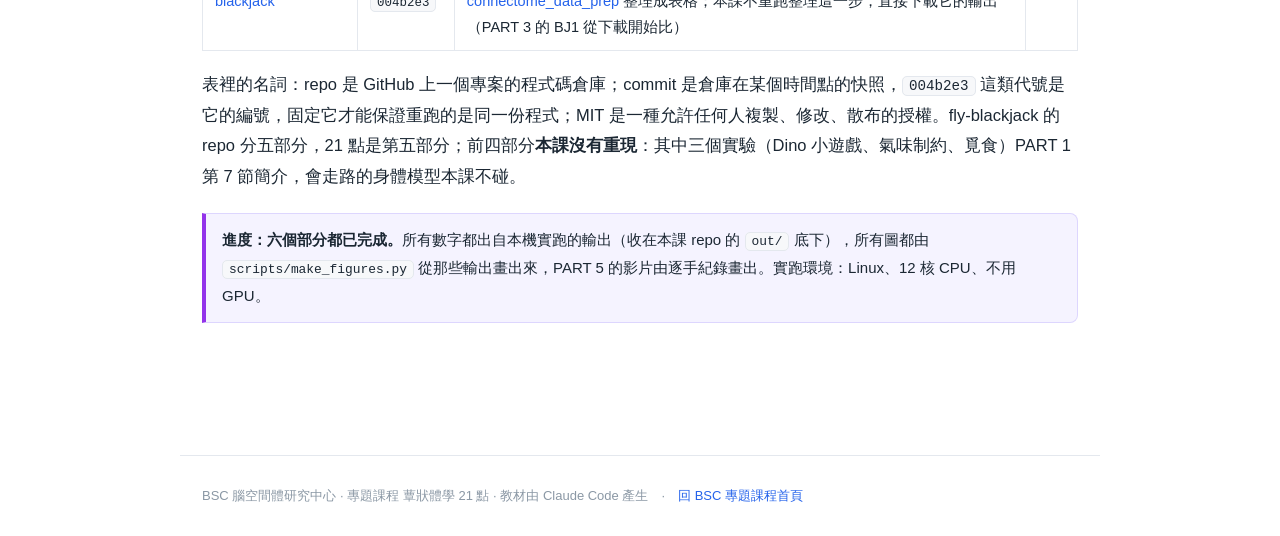
==== commit c411daf8: "首頁總結與 PART 4 結論補：「略好於永遠停牌」還靠 PN 活動 0.7–1 這個人設（換成 1.0 或 0.45–1 就分不出來），連到 PART 1 附註 Co-Authored-By: Cl" ====
--- a/index.html
+++ b/index.html
@@ -32,7 +32,7 @@
     <dd>一堂「重現」的專題課。對象是一個公開在 GitHub 上的專案 <b>fly-blackjack</b>。先認識三個詞。<b>連結體</b>（connectome）是一顆腦裡每一顆神經元連到哪些神經元、各有幾個突觸的完整清單；突觸是兩顆神經元之間傳訊號的接點。<b>蕈狀體</b>是果蠅負責嗅覺學習的腦區。<b>多巴胺</b>是腦裡負責傳「這件事是好是壞」的化學訊號，由兩群不同的多巴胺神經元送出：獎賞群報好事、懲罰群報壞事，各連到不同的輸出神經元；輸出神經元是蕈狀體的出口，它們的活動高低決定這手牌想不想要牌。fly-blackjack 做的事：從一隻雄果蠅的連結體切出蕈狀體，把牌面編成「氣味」送進去，贏了讓獎賞群的多巴胺神經元活躍起來、輸了讓懲罰群的活躍起來，讓它用學氣味好壞的方式學 21 點怎麼打。21 點的規則：玩家和莊家（發牌、和玩家比點數的那一方）各拿兩張，莊家有一張翻開給玩家看（明牌）。玩家每一手決定要不要再拿一張牌（要牌／停牌；只拿兩張時還可以加倍：賭注加倍、只再拿一張牌就停）。手裡有 A 而且 A 算 11 點叫「軟手」，其餘叫「硬手」；自己手上的點數分硬手 5 到 21 點 17 種、軟手 13 到 21 點 9 種，共 26 種（這套規則不能分牌；一對 2 是硬 4、一對 A 是軟 12，打牌時照樣會遇到、照樣學，只是作者的評分表從硬 5、軟 13 起算，不算進這 26 種）。點數超過 21 就爆牌，當場輸，莊家不用再補牌；玩家停牌後，莊家照固定規則補牌：不到 17 點就一直補，到 17 點以上停（A 算 11 的軟 17 也停），莊家爆牌玩家就贏，否則比誰接近 21。平手退回賭注、不輸不贏，模型這一手不收任何多巴胺、不學習；前兩張就 21 點叫黑傑克，直接贏 1.5 注（莊家也是黑傑克就算平手）。每手押一單位賭金，叫一「注」；「成績」是平均每手輸贏幾注，寫成百分比（−15% 就是平均每手輸 0.15 注），0% 是不輸不贏。規則讓莊家佔優勢，連數學上最佳的打法（「基本策略」）長期平均也小輸，約 −1.4%（這是作者程式裡的參考打法照本課這套規則實打 20,000 手的成績，誤差約 ±1.5 個百分點；規則是無限副牌、莊家軟 17 停牌、不能分牌、不能投降。常聽到的 −0.5% 左右是允許分牌等規則下的理論值；這套規則的理論值本課沒算，而 ±1.5 個百分點的實測誤差也把 −0.5% 包在裡面，所以兩者的差別，實測分不出來）。</dd>
     <dd>清單本身不會動；把清單裡每一顆神經元換成一條會算活動量（這顆神經元此刻有多活躍，一個數）的式子、照清單接起來、再加上一條「多巴胺來了就削弱連結」的規則，就成了一個會學的模型。獎賞和懲罰都只會削弱，差別在削弱的是通往哪些輸出神經元的連結。輸出神經元分兩型：<b>趨近型</b>活躍時讓果蠅想靠近，<b>迴避型</b>活躍時讓果蠅想躲；動作也編進氣味：同一個牌面配要牌、停牌、加倍是三種不同的氣味，各送進同一組輸出神經元算一次；模型把兩型的活動相減，得到這個牌面配這個動作的「好惡值」，三個動作裡選好惡值最高的（PART 1 第 5 節）；訓練時還有一部分決定不看好惡值、隨機亂選（叫「探索」，比例從 35% 逐漸降到 3%），讓每個動作都有機會被試到。懲罰多巴胺主要送到趨近型，輸了就削弱這次被點亮的那一小群 Kenyon 細胞（把氣味編成代碼的那群神經元：牌面編成的氣味會點亮其中一小群，PART 1 講）通往趨近型的連結，這個動作的好惡值下降、下次較少選；獎賞主要送到迴避型，贏了削弱通往迴避型的連結，好惡值上升、下次較常選（PART 1 第 4 節）。作者的 repo（GitHub 上的程式碼倉庫）分五部分，21 點是第五部分；另外四部分裡三個是實驗（Dino：一個躲障礙的小遊戲；氣味制約：氣味配電擊的學習；覓食：在場地裡躲電擊氣味），一個是會走路的身體模型。<b>本課只重現 21 點這一個實驗</b>，另外三個實驗在 PART 1 最後一節簡介，數字不出現在本課。另一個同類的公開專案 fruitfly-lab（讓一段視覺迴路在 Doom，一款射擊遊戲，裡轉身開火、沒有學習）是<a href="https://marginli.github.io/bsc-flysimu/">另一堂獨立的課</a>。</dd>
     <dt>結論先說</dt>
-    <dd><b>一行裁定：</b>BJ1（下載、切出蕈狀體）細胞數與連結數和作者的紀錄檔相同（README 另寫的兩個連結數是沒篩選前的數字）；BJ2（訓練 30,000 手的成績走向）對上；BJ3 重新訓練的一致率對不上，作者附的大腦檔重新評分接近 52% 但它本身重現不出來。下面說的「對上」「對不上」，都是照事先訂好的標準比的（標準見下面「『重現』在這堂課裡的意思」）。作者宣稱的四件事，本課重跑的結果（數字出處見下面「先看數字」四格）。用到的詞：「對照組」是把模型某一部分拿掉再跑的版本（下一段）；「種子」是亂數的起點，換一個種子等於換一副洗法不同的牌重打一次；「牌面」是自己手上的點數（26 種）配莊家翻開的那張牌（10 種），共 260 種，一種牌面叫一「格」；「一致率」是模型在這 260 格裡選的動作和基本策略相同的比例；「永遠停牌」是每手都不再拿牌的固定打法，成績 −15.8%；「95% 信賴區間」是只跑了幾個種子時，平均大概落在的範圍。<b>① 有多巴胺才會進步</b>（作者：成績 −45% 進步到 −16%）：對上，本機 3 個種子學完 −14.8%，對照組不進步；但只進步到略好於永遠停牌（20 個種子平均 −13.2%，好約 2.7 個百分點，用沒四捨五入的兩個平均相減，四捨五入後相減看起來是 2.6；永遠停牌的 −15.8% 本身是模擬 20,000 手得到的，也有誤差，兩邊誤差合起來，差距的 95% 信賴區間是 0.7 到 4.6 個百分點，不含 0，所以不只是運氣），離基本策略的 −1.4% 很遠。<b>② 和基本策略一致約 52%</b>：重新訓練對不上，本機 3 個種子平均 45.3%、20 個種子平均 47.9%，都低於 52%；只有把作者附的大腦檔直接拿來重算是 51.9%，接近 52%，但那是作者自己存的結果，不是重新訓練出來的。而且一致率本身分不出學沒學（沒學過就有 45%）。<b>③ 學到「幾乎都停牌」</b>：部分對上。本機重跑 20 個種子，每一個都以停牌為主，但要牌從 6 格到 111 格都有，「幾乎都停牌」只描述得到要牌少的那幾個；每個種子學到的表差很多，沒有一張固定的「學到的策略」。作者附的大腦檔（訓練完存下的模型）有 97 格要牌，在這個範圍內，但它標明是種子 0，而公開程式的種子 0 只要牌 6 格，所以這個檔本身重現不出來。<b>④ 學習方向由多巴胺神經元連到哪些輸出神經元決定</b>：作者只推論、沒驗證；本課把這層打亂後模型學不會，部分支持。<b>總結</b>：多巴胺驅動的學習是真的，但學到的只比「永遠停牌」好一點，稱不上學會 21 點的策略；每個種子學到的策略都不同，作者附的那一份從公開的程式重現不出來。</dd>
+    <dd><b>一行裁定：</b>BJ1（下載、切出蕈狀體）細胞數與連結數和作者的紀錄檔相同（README 另寫的兩個連結數是沒篩選前的數字）；BJ2（訓練 30,000 手的成績走向）對上；BJ3 重新訓練的一致率對不上，作者附的大腦檔重新評分接近 52% 但它本身重現不出來。下面說的「對上」「對不上」，都是照事先訂好的標準比的（標準見下面「『重現』在這堂課裡的意思」）。作者宣稱的四件事，本課重跑的結果（數字出處見下面「先看數字」四格）。用到的詞：「對照組」是把模型某一部分拿掉再跑的版本（下一段）；「種子」是亂數的起點，換一個種子等於換一副洗法不同的牌重打一次；「牌面」是自己手上的點數（26 種）配莊家翻開的那張牌（10 種），共 260 種，一種牌面叫一「格」；「一致率」是模型在這 260 格裡選的動作和基本策略相同的比例；「永遠停牌」是每手都不再拿牌的固定打法，成績 −15.8%；「95% 信賴區間」是只跑了幾個種子時，平均大概落在的範圍。<b>① 有多巴胺才會進步</b>（作者：成績 −45% 進步到 −16%）：對上，本機 3 個種子學完 −14.8%，對照組不進步；但只進步到略好於永遠停牌（20 個種子平均 −13.2%，好約 2.7 個百分點，用沒四捨五入的兩個平均相減，四捨五入後相減看起來是 2.6；永遠停牌的 −15.8% 本身是模擬 20,000 手得到的，也有誤差，兩邊誤差合起來，差距的 95% 信賴區間是 0.7 到 4.6 個百分點，不含 0，所以不只是運氣），離基本策略的 −1.4% 很遠。<b>② 和基本策略一致約 52%</b>：重新訓練對不上，本機 3 個種子平均 45.3%、20 個種子平均 47.9%，都低於 52%；只有把作者附的大腦檔直接拿來重算是 51.9%，接近 52%，但那是作者自己存的結果，不是重新訓練出來的。而且一致率本身分不出學沒學（沒學過就有 45%）。<b>③ 學到「幾乎都停牌」</b>：部分對上。本機重跑 20 個種子，每一個都以停牌為主，但要牌從 6 格到 111 格都有，「幾乎都停牌」只描述得到要牌少的那幾個；每個種子學到的表差很多，沒有一張固定的「學到的策略」。作者附的大腦檔（訓練完存下的模型）有 97 格要牌，在這個範圍內，但它標明是種子 0，而公開程式的種子 0 只要牌 6 格，所以這個檔本身重現不出來。<b>④ 學習方向由多巴胺神經元連到哪些輸出神經元決定</b>：作者只推論、沒驗證；本課把這層打亂後模型學不會，部分支持。<b>總結</b>：多巴胺驅動的學習是真的，但學到的只比「永遠停牌」好一點，稱不上學會 21 點的策略，而且連「好一點」都靠作者替輸入定的一個人設數字（PN 活動 0.7 到 1）：換成全部 1.0 或 0.45 到 1，學完就和永遠停牌分不出來，只有「學了比不學好得多」不變（<a href="part1-what.html#pnamp">PART 1 第 5 節附註</a>）；每個種子學到的策略都不同，作者附的那一份從公開的程式重現不出來。</dd>
     <dt>為什麼值得單獨開一堂</dt>
     <dd>「果蠅大腦會學 21 點」這類示範在網路上傳得很快，但看示範影片判斷不了它可不可信。能判斷的辦法只有一個：<b>拿到程式碼，自己重跑，逐項對照作者宣稱的數字</b>。這個專案附了程式碼與對照組，所以能真的做這件事。對照組是把模型的某一部分拿掉再跑一次，看成績（平均每手輸贏幾注）掉不掉：一組把多巴胺神經元到輸出神經元的連結設成 0（切斷多巴胺；削弱多少取決於輸出神經元收到多少多巴胺，這層設成 0 就不會有任何削弱），一組多巴胺照常送到、但不執行削弱規則（關掉學習）。而它和多數「連結體玩遊戲」的示範不同：模型裡真的有東西在學，而且決定學習方向的那層接線（多巴胺神經元連到哪些輸出神經元）是從連結體資料裡查出來的，不是人設的。但要把它讀成「好」或「壞」，還得靠作者給每顆輸出神經元標的趨近／迴避，這個標記是作者照文獻定的規則（PART 1 第 4 節）；接線和標記各對結果有多少影響，本課還沒分開驗（PART 4）。</dd>
     <dt>你能帶走什麼</dt>
